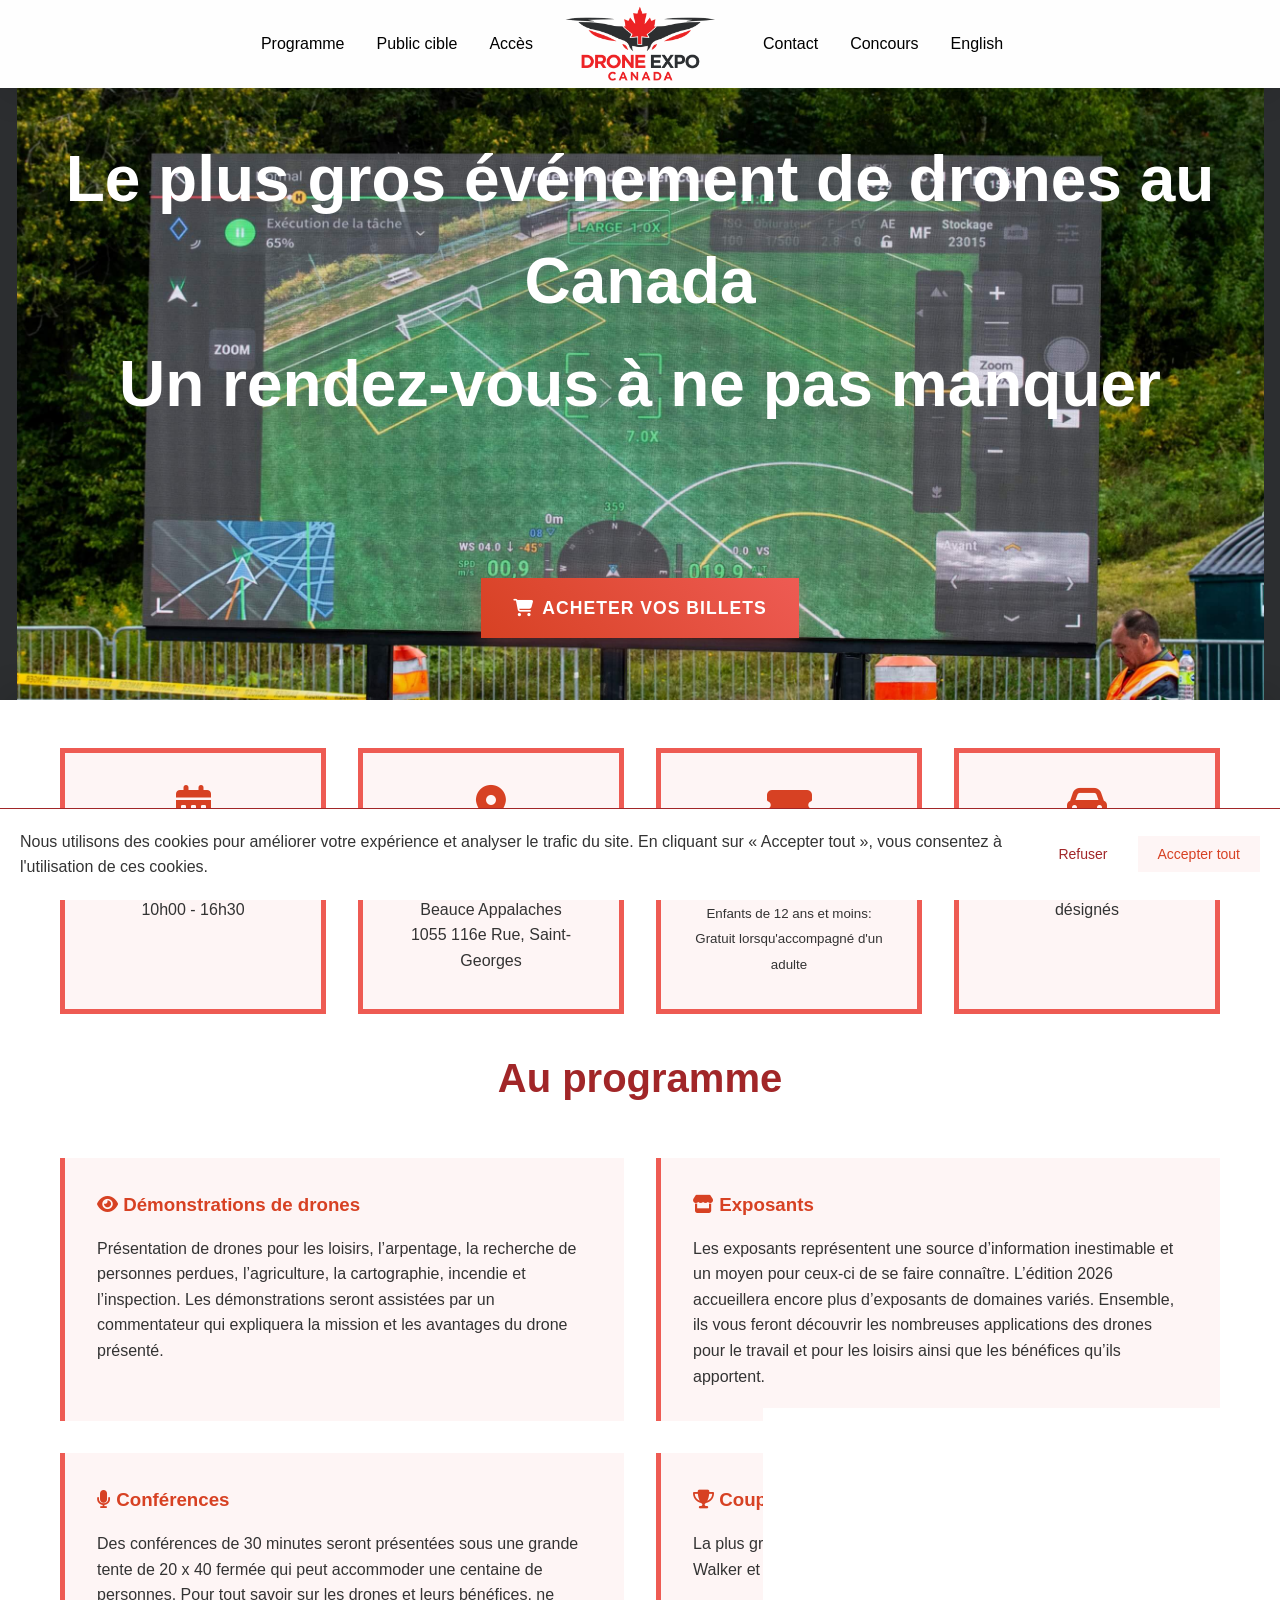
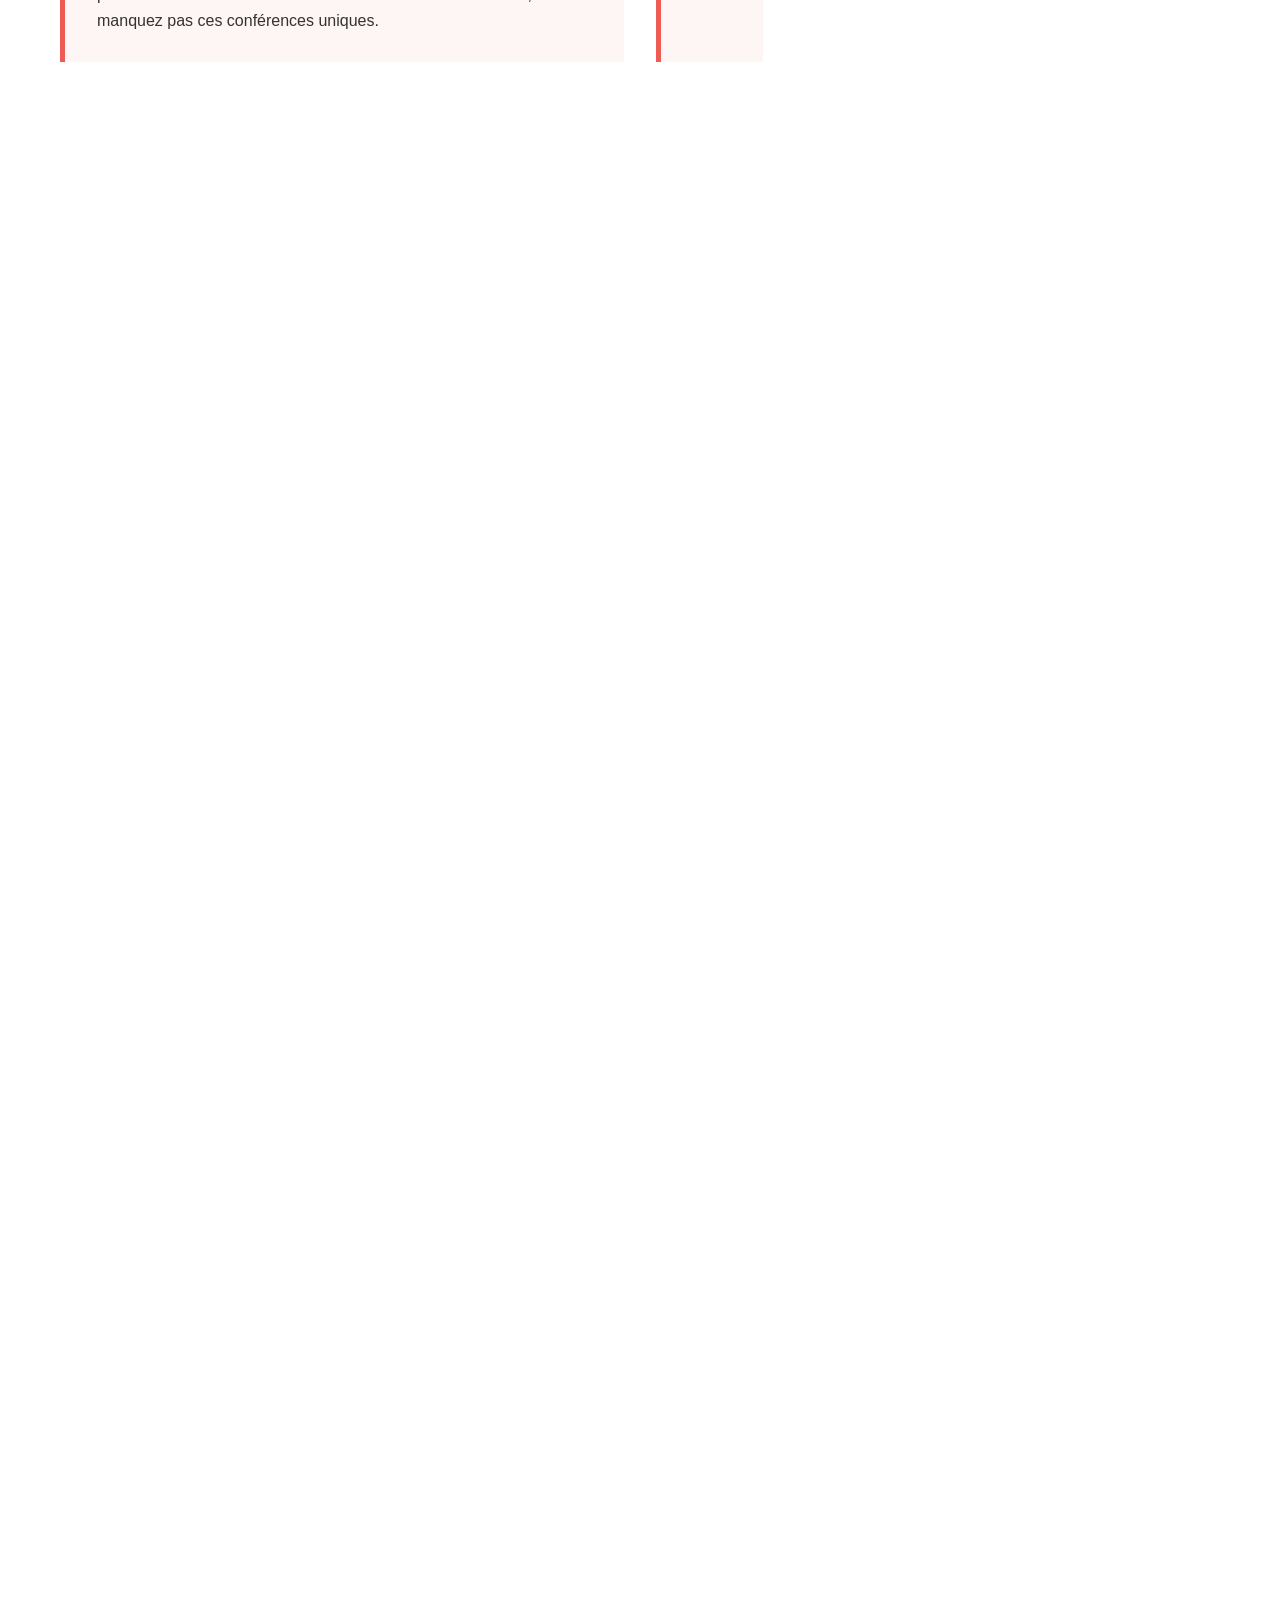
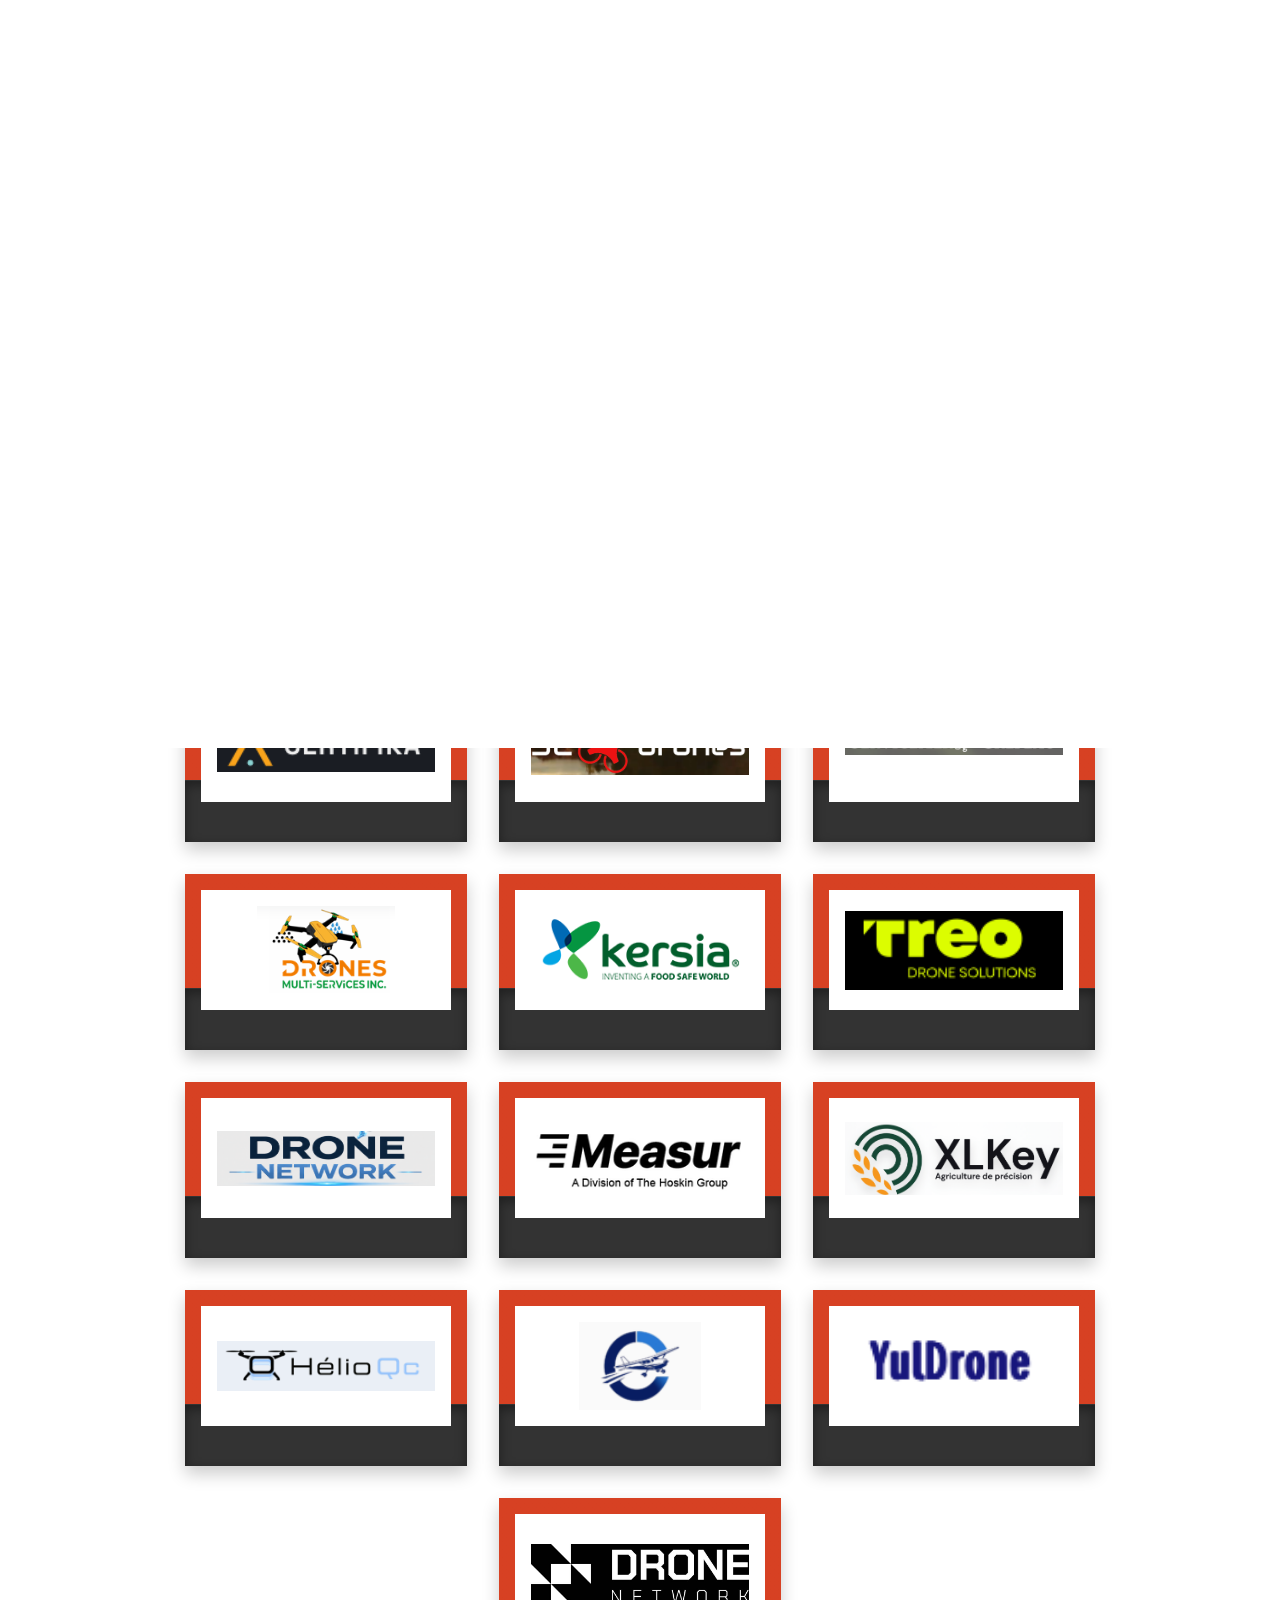
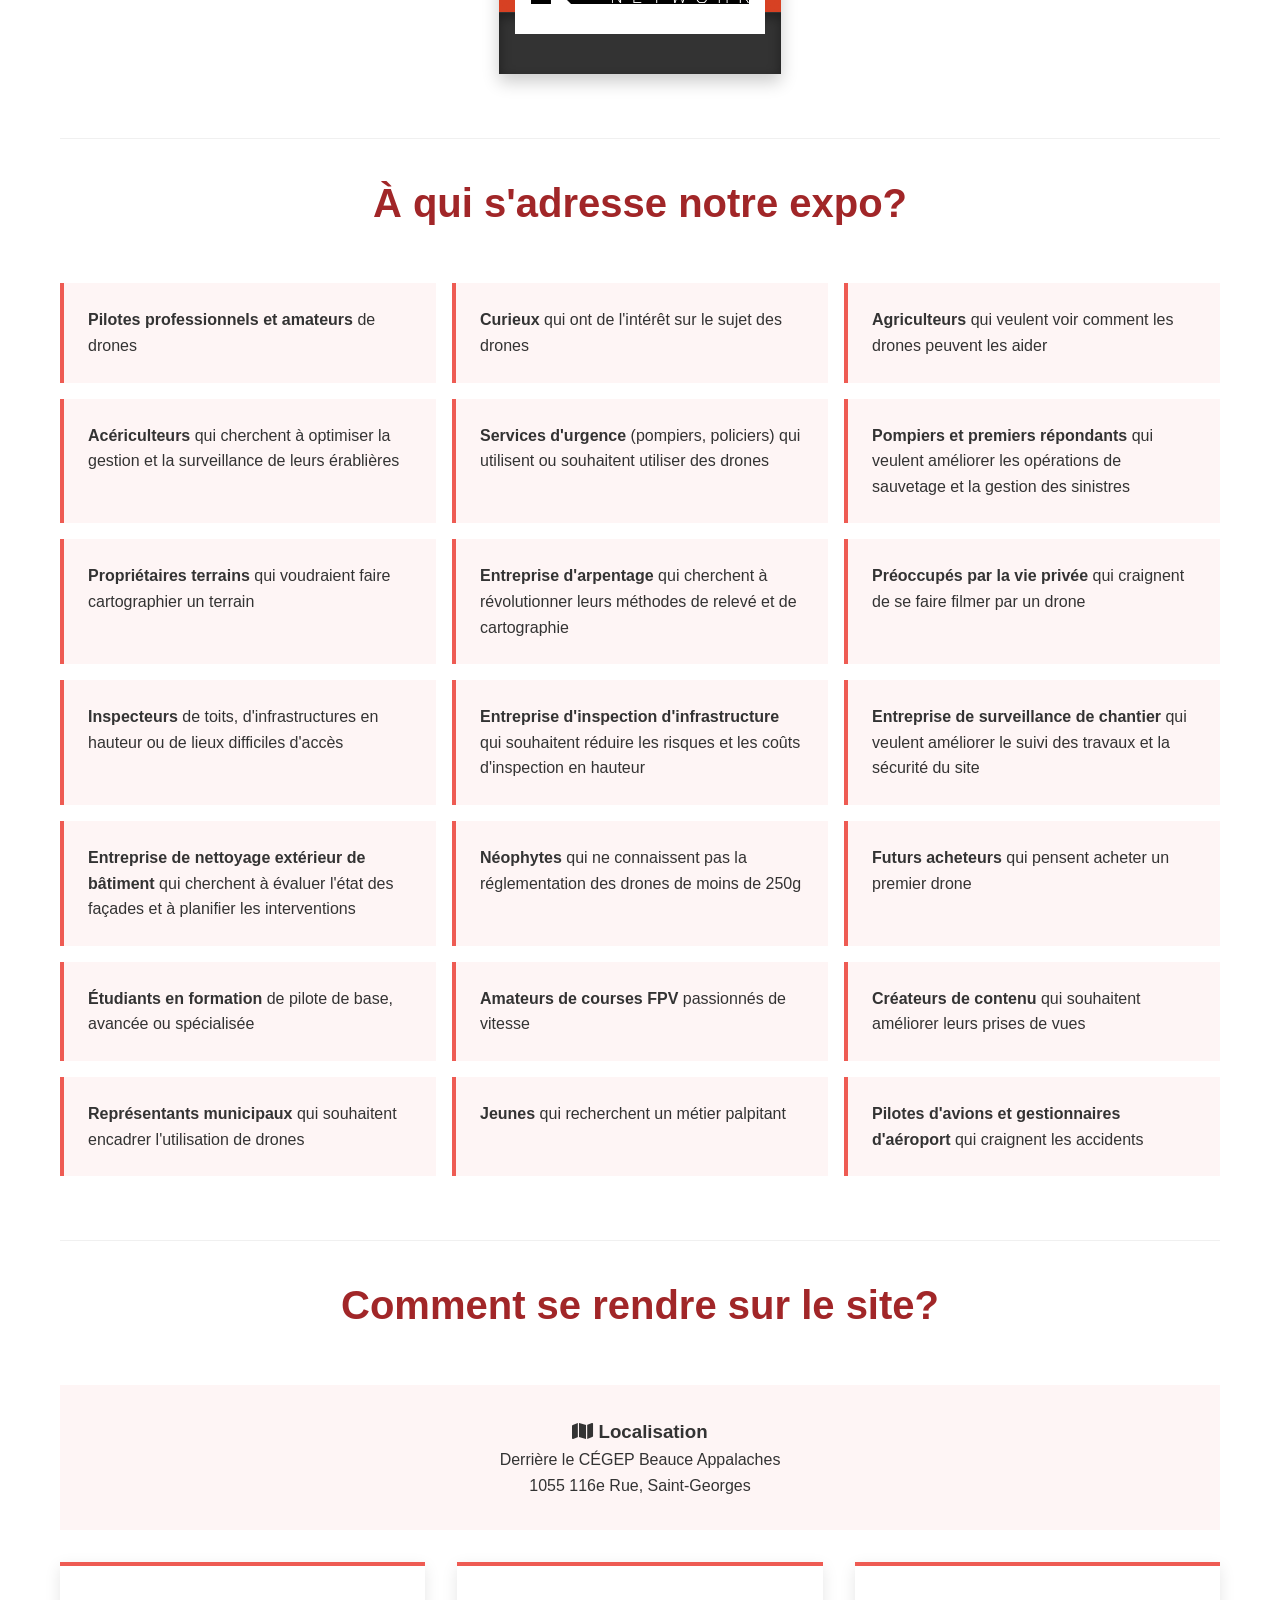
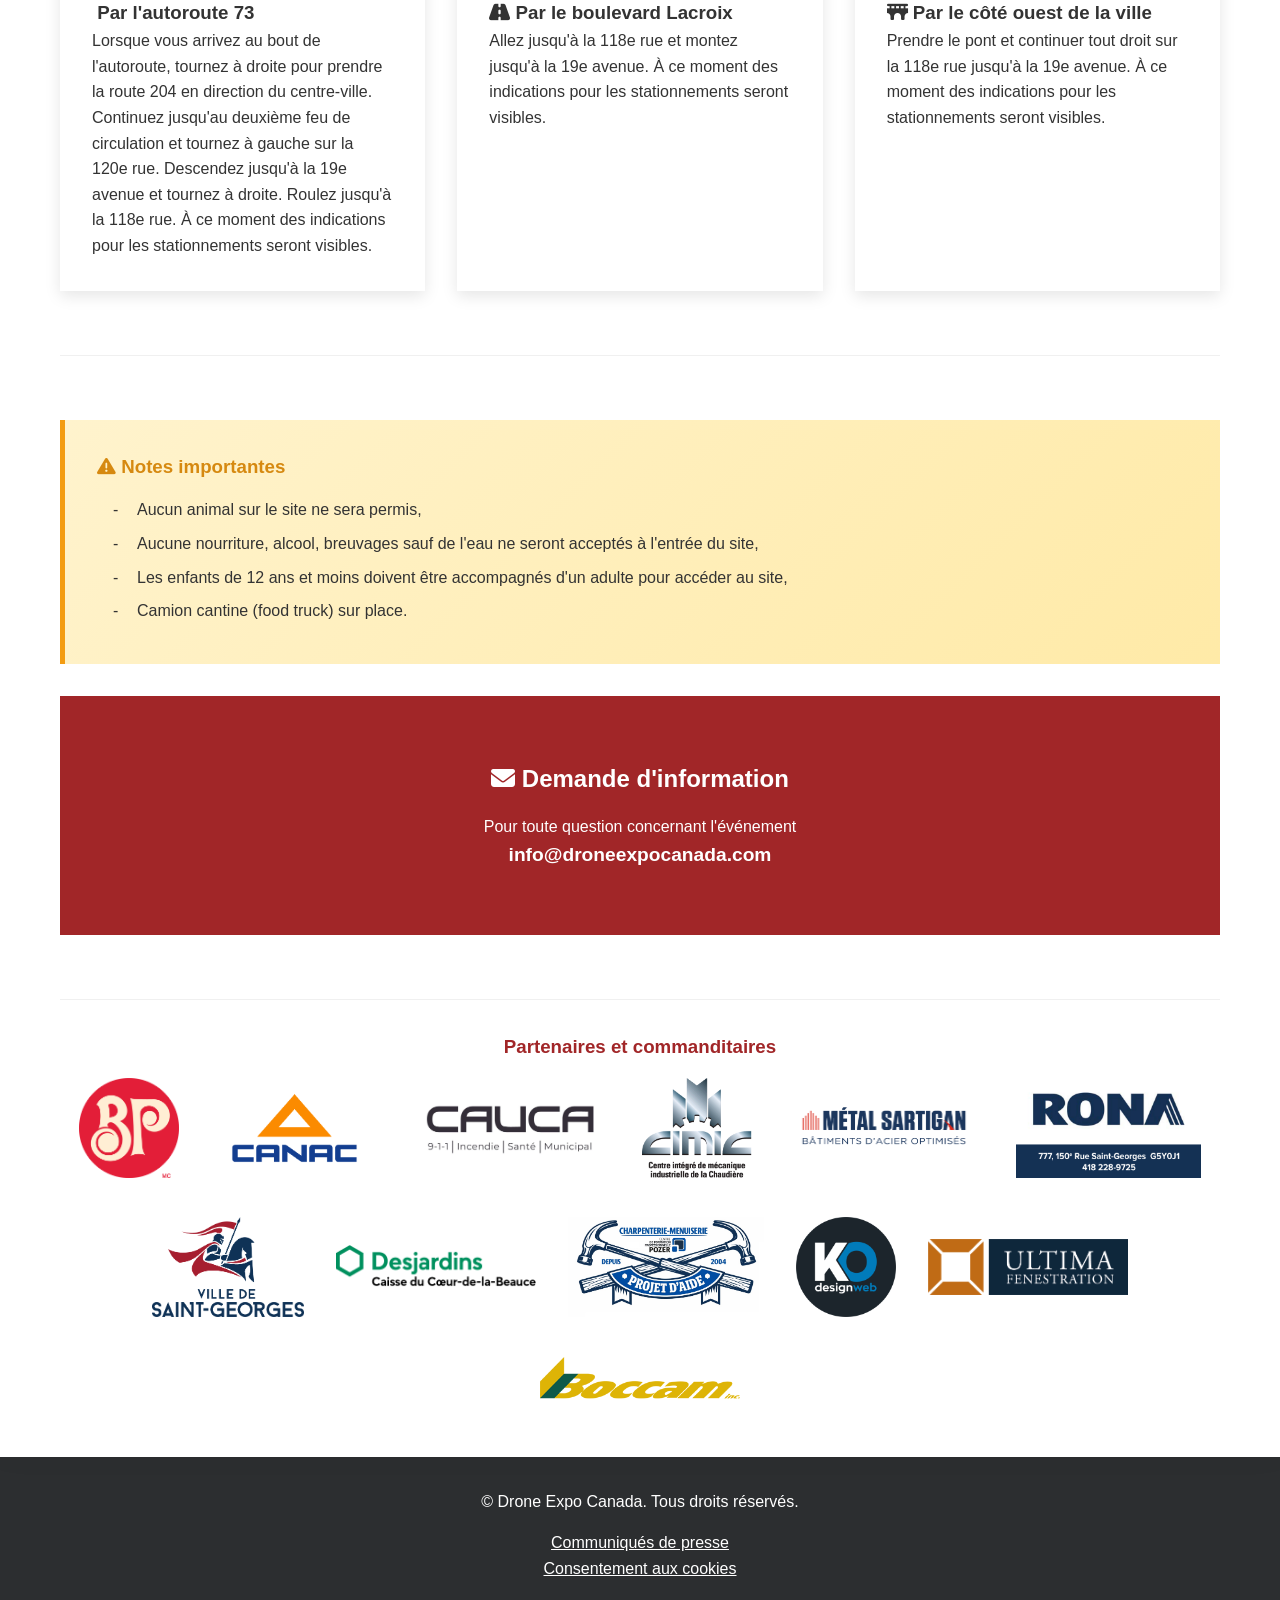
==== index.html @ 9ce10ade "- Added contest, new exhibitor and new drones" ====
<!DOCTYPE html>
<html lang="fr">
  <head>
    <meta charset="UTF-8">
    <meta name="viewport" content="width=device-width, initial-scale=1.0">
    <meta name="og:image" content="/assets/dec_red_background.png">
    <title>Drone Expo Canada</title>
    <link href="https://cdnjs.cloudflare.com/ajax/libs/font-awesome/6.4.0/css/all.min.css" rel="stylesheet">
    <link href="/main.css?v=20260529_1" rel="stylesheet">
  </head>
  <body>
    <header>
      <div class="container">
        <div class="header-content">
          <nav>
            <ul class="nav-links">
              <li>
                <a href="#programme"><span lang="en">Program</span><span lang="fr">Programme</span></a>
                <a href="#public"><span lang="en">Target Audience</span><span lang="fr">Public cible</span></a>
                <a href="#acces"><span lang="en">Access</span><span lang="fr">Accès</span></a>
              </li>
              <li>
                <a class="logo" href="."></a>
              </li>
              <li>
                <a href="#contact">Contact</a>
                <a href="/concours-dji-neo.html"><span lang="en">Contest</span><span lang="fr">Concours</span></a>
                <a class="locale-switcher" lang="fr" href="/en">English</a>
                <a class="locale-switcher" lang="en" href="/">Français</a>
              </li>
            </ul>
          </nav>
        </div>
      </div>
    </header>

    <section class="hero">
      <video id="hero-video" class="hero-video visible" playsinline muted autoplay>
        <source src="/assets/header_video.mp4" type="video/mp4">
      </video>

      <div class="container">
        <div class="hero-content">
          <!--
          <p class="hero-subtitle"
             style="background-color: rgba(0,0,0,0.7); border-radius: 10px; margin-top: 5rem; margin-bottom: 5rem">
            L'événement a lieu malgré la pluie. On vous attend en grand nombre!
            <br>
            <span style="font-size: 0.75em">(mis à jour le 30 août)</span>
          </p>
          -->
          <p lang="fr" class="hero-subtitle">
            Le plus gros événement de drones au Canada
            <br>
            Un rendez-vous à ne pas manquer
          </p>
          <p lang="en" class="hero-subtitle">
            The Largest Drone Event in Canada
            <br>
            A Must-Attend Gathering
          </p>

          <div class="cta-buttons">
            <a href="https://app.hi.events/event/3455/drone-expo-canada-2026" class="btn btn-primary">
              <i class="fas fa-shopping-cart"></i>
              <span lang="fr">Acheter vos billets</span>
              <span lang="en">Buy your tickets</span>
            </a>
            <!--
            <a href="/Stationnements%20PDF.pdf" target="_blank" class="btn btn-secondary">
              <i class="fas fa-map"></i>
              Stationnements (PDF)
            </a>
            -->
            <!--
            <a href="/Horaire%20de%20la%20journée%20Festival%20Drone%20Fan%20Québec.pdf" target="_blank"
               class="btn btn-secondary">
              <i class="fas fa-clock"></i>
              <span lang="fr">Horaire (PDF)</span>
              <span lang="en">Schedule (PDF)</span>
            </a>
            -->
          </div>

        </div>
      </div>
    </section>

    <div class="main-content">
      <div class="container">
        <div class="event-details">
          <div class="detail-card">
            <i class="fas fa-calendar-alt"></i>
            <h3>Date</h3>
            <p lang="fr">29 août 2026<br>10h00 - 16h30</p>
            <p lang="en">August 29, 2026<br>10:00 AM - 4:30 PM</p>
          </div>
          <div class="detail-card">
            <i class="fas fa-map-marker-alt"></i>
            <h3 lang="fr">Lieu</h3>
            <h3 lang="en">Location</h3>
            <p lang="fr">Derrière le CÉGEP Beauce Appalaches<br>1055 116e Rue, Saint-Georges</p>
            <p lang="en">Behind the CÉGEP Beauce Appalaches<br>1055 116th street, Saint-Georges</p>
          </div>
          <div class="detail-card">
            <i class="fas fa-ticket-alt"></i>
            <h3 lang="fr">Billets</h3>
            <h3 lang="en">Tickets</h3>
            <p>20.00$<sup>+tx</sup><br>
              <small lang="fr">Enfants de 12 ans et moins: Gratuit lorsqu'accompagné d'un adulte</small>
              <small lang="en">Children 12 years old and younger: Free when accompanied by an adult</small>
            </p>
          </div>
          <div class="detail-card">
            <i class="fas fa-car"></i>
            <h3 lang="fr">Stationnements</h3>
            <h3 lang="en">Parkings</h3>
            <p lang="fr">Gratuit dans les endroits désignés</p>
            <p lang="en">Free in designated areas</p>
          </div>
        </div>

      </div>

      <div class="container">
        <section id="programme" class="section">
          <h2 lang="fr" class="section-title">Au programme</h2>
          <h2 lang="en" class="section-title">Program</h2>

          <div class="program-grid">
            <div class="program-card">
              <h3><i class="fas fa-eye"></i> <span lang="fr">Démonstrations de drones</span><span
                lang="en">Drone demonstrations</span></h3>
              <p
                lang="fr">Présentation de drones pour les loisirs, l’arpentage, la recherche de personnes perdues, l’agriculture, la cartographie, incendie et l’inspection. Les démonstrations seront assistées par un commentateur qui expliquera la mission et les avantages du drone présenté.</p>
              <p
                lang="en">Drone presentations for leisure, surveying, search and rescue, agriculture, mapping, firefighting, and inspection. Demonstrations will be assisted by a commentator who will explain the mission and benefits of each drone presented.</p>
            </div>

            <div class="program-card">
              <h3><i class="fas fa-store"></i> <span lang="fr">Exposants</span><span lang="en">Exhibitors</span></h3>
              <p
                lang="fr">Les exposants représentent une source d’information inestimable et un moyen pour ceux-ci de se faire connaître. L’édition 2026 accueillera encore plus d’exposants de domaines variés. Ensemble, ils vous feront découvrir les nombreuses applications des drones pour le travail et pour les loisirs ainsi que les bénéfices qu’ils apportent.</p>
              <p
                lang="en">Exhibitors are an invaluable source of information and a way for them to make themselves known. The 2026 edition will welcome even more exhibitors from various fields. Together, they will introduce you to the many applications of drones for work and leisure as well as the benefits they provide.</p>
            </div>

            <div class="program-card">
              <h3><i class="fas fa-microphone"></i> <span lang="fr">Conférences</span><span lang="en">Conferences</span>
              </h3>
              <p
                lang="fr">Des conférences de 30 minutes seront présentées sous une grande tente de 20 x 40 fermée qui peut accommoder une centaine de personnes. Pour tout savoir sur les drones et leurs bénéfices, ne manquez pas ces conférences uniques.</p>
              <p
                lang="en">30-minute conferences will be presented under a large closed tent measuring 20 x 40 that can accommodate around one hundred people. To learn all about drones and their benefits, don't miss these unique conferences.</p>
            </div>

            <div class="program-card">
              <h3><i class="fas fa-trophy"></i> <span lang="fr">Coupe du monde Canada 2026</span><span
                lang="en">World Cup Canada 2026</span></h3>
              <p lang="fr">La plus grande course de drones au pays. Organisée par Ryan Walker et Team Canada FPV.</p>
              <p lang="en">The biggest drone race in the country. Organized by Ryan Walker and Team Canada FPV.</p>
            </div>
          </div>

          <div style="margin-top: 3rem;">
            <h3 lang="fr" class="subsection-title">Modèles de drones en démonstration</h3>
            <h3 lang="en" class="subsection-title">Drone Models on Display</h3>
            <div class="drone-models">
              <div class="drone-model">
                DJI Mini Pro 5
                <div class="drone-model-img" style="background-image: url('/assets/DJI Mini Pro 5.png')"></div>
              </div>
              <div class="drone-model">
                DJI Matrice 4 T
                <div class="drone-model-img" style="background-image: url('/assets/DJI Matrice 4 T.webp')"></div>
              </div>
              <div class="drone-model">
                DJI Agras T100
                <div class="drone-model-img" style="background-image: url('/assets/DJI Agras T100.webp')"></div>
              </div>
              <div class="drone-model">
                <span lang="fr">Drone Nettoyeur</span>
                <span lang="en">Washer Drone</span>
                <div class="drone-model-img" style="background-image: url('/assets/drone_nettoyeur.png')"></div>
              </div>
              <div class="drone-model">
                <span lang="fr">Matrice 30T</span>
                <span lang="en">Matrice 30T</span>
                <div class="drone-model-img" style="background-image: url('/assets/matrice_30t.png')"></div>
              </div>
              <div class="drone-model">
                <span lang="fr">Scout137 Gen3</span>
                <span lang="en">Scout137 Gen3</span>
                <div class="drone-model-img" style="background-image: url('/assets/scout137_gen3.jpg')"></div>
              </div>
              <div class="drone-model">
                <span lang="fr">Autres modèles à venir</span>
                <span lang="en">Other models to come</span>
                <div class="drone-model-img"
                     style="background-image: url('/assets/no drone.png')"></div>
              </div>
            </div>
          </div>


          <div style="margin-top: 3rem;">
            <h3 lang="fr" class="subsection-title">Conférences au programme</h3>
            <h3 lang="en" class="subsection-title">Conferences on the Agenda</h3>
            <div class="conferences">
              <!--
              <div class="conference" style="text-align: center">
                <h4>À venir</h4>
              </div>
              -->
              <div class="conference">
                <div>
                  <h4 lang="fr">1. Règlementation et mesures de sécurité</h4>
                  <h4 lang="en">1. Regulation and Safety Measures (French)</h4>
                  <ul lang="fr" class="conference-points">
                    <li>Nouveau cadre règlementaire de Transport Canada en 2026</li>
                    <li>Calcul du VLOS</li>
                    <li>Équipements souhaitables</li>
                  </ul>
                  <ul lang="en" class="conference-points">
                    <li>New regulatory framework from Transport Canada in 2026</li>
                    <li>Calculation of VLOS</li>
                    <li>Desirable equipment</li>
                  </ul>
                  <p lang="fr" class="conference-presenter">Par Jean Lamoureux et la DPAC</p>
                  <p lang="en" class="conference-presenter">By Jean Lamoureux and the DPAC</p>
                </div>
                <div class="conference-presenter-picture">
                  <img src="/assets/conference/jean_lamoureux.jpg" alt="Jean Lamoureux">
                </div>
              </div>
              <div class="conference">
                <div>
                  <h4 lang="fr">2. Assurances - Comment prévenir l'inévitable</h4>
                  <h4 lang="en">2. Insurance - How to Prevent the Inevitable (French)</h4>
                </div>
                <i class="far fa-dollar"></i>
              </div>
              <div class="conference">
                <div>
                  <h4 lang="fr">3. Utilisation de drones pour l’inspection</h4>
                  <h4 lang="en">3. Use of Drones for Inspection (French)</h4>
                </div>
                <i style="transform: none" class="fas fa-magnifying-glass"></i>
              </div>
              <div class="conference">
                <div>
                  <h4 lang="fr">4. Les avantages des drones en agriculture et en acériculture</h4>
                  <h4 lang="en">4. The Advantages of Drones in Agriculture and Maple Syrup Production (French)</h4>
                  <p lang="fr" class="conference-presenter">Par XLKey</p>
                  <p lang="en" class="conference-presenter">By XLKey</p>
                </div>
                <div class="conference-presenter-picture">
                  <img src="/assets/conference/Victor_XLKey.jpeg" alt="Victor">
                </div>
              </div>
              <div class="conference">
                <div>
                  <h4 lang="fr">5. Les erreurs communes des pilotes de drones</h4>
                  <h4 lang="en">5. Common Mistakes Made by Drone Pilots (French)</h4>
                  <p lang="fr" class="conference-presenter">Par Drones Outaouais</p>
                  <p lang="en" class="conference-presenter">By Drones Outaouais</p>
                </div>
                <div class="conference-presenter-picture">
                  <img src="/assets/conference/jean_lamoureux.jpg" alt="Jean Lamoureux">
                </div>
              </div>
              <div class="conference">
                <div>
                  <h4
                    lang="fr">6. Bénéfices des drones pour combattre les incendies et pour la recherche et le sauvetage</h4>
                  <h4 lang="en">6. Benefits of Drones for Fighting Fires and for Search and Rescue (French)</h4>
                  <p lang="fr" class="conference-presenter">Par Frédéric Morin</p>
                  <p lang="en" class="conference-presenter">By Frédéric Morin</p>
                </div>
                <div class="conference-presenter-picture">
                  <img src="/assets/conference/frederic_morin.jpg" alt="Frédéric Morin">
                </div>
              </div>
              <!--
              <div class="conference">
                <h4 lang="fr">7. Les drones terrestres et leur utilisation pour le travail</h4>
                <h4 lang="en">7. Ground Drones and Their Use for Work (French)</h4>
                <p lang="fr" class="conference-presenter">Par Inspecvision et Tesselate Robotics</p>
                <p lang="en" class="conference-presenter">By Inspecvision and Tesselate Robotics</p>
                <i class="fas fa-toolbox"></i>
              </div>
              -->
              <!--
              <div class="conference">
                <h4 lang="fr">8. Utilisation des drones par les forces armées canadiennes</h4>
                <h4 lang="en">8. Use of Drones by the Canadian Armed Forces (French)</h4>
                <i class="fas fa-jet-fighter"></i>
              </div>
              -->
            </div>

            <!--
            <div class="conference-animator">
              <div class="animator-img"></div>
              <div class="animator-name">
                <div>Animateur de la journée</div>
                <div>Monsieur Hugues Drouin</div>
              </div>
            </div>
            -->
          </div>

          <div style="margin-top: 3rem;">
            <h3 lang="fr" class="subsection-title">Exposants</h3>
            <h3 lang="en" class="subsection-title">Exhibitors</h3>
            <div class="exhibitors">
              <div class="exhibitor">
                <img src="/assets/exhibitors/Aquadrone.png" alt="Aquadrone">
              </div>

              <div class="exhibitor">
                <img src="/assets/exhibitors/JB Drone.jpg" alt="JB Drone">
              </div>

              <div class="exhibitor">
                <img src="/assets/exhibitors/Rural RTK.png" alt="Rural RTK">
              </div>

              <div class="exhibitor">
                <img src="/assets/exhibitors/Certifika.png" alt="Certifika">
              </div>

              <div class="exhibitor">
                <img src="/assets/exhibitors/JC Drones.png" alt="JC Drones">
              </div>

              <div class="exhibitor">
                <img src="/assets/exhibitors/Service aero crepeau.png" alt="Service aero crepeau">
              </div>

              <div class="exhibitor">
                <img src="/assets/exhibitors/DRone multi services.png" alt="DRone multi services">
              </div>

              <div class="exhibitor">
                <img src="/assets/exhibitors/Kersia Group.png" alt="Kersia Group">
              </div>

              <div class="exhibitor">
                <img src="/assets/exhibitors/Treo.png" alt="Treo">
              </div>

              <div class="exhibitor">
                <img src="/assets/exhibitors/Drone network.png" alt="Drone network">
              </div>

              <div class="exhibitor">
                <img src="/assets/exhibitors/Measur.png" alt="Measur">
              </div>

              <div class="exhibitor">
                <img src="/assets/exhibitors/XLKey.png" alt="XLKey">
              </div>

              <div class="exhibitor">
                <img src="/assets/exhibitors/Helio QC.png" alt="Helio QC">
              </div>

              <div class="exhibitor">
                <img src="/assets/exhibitors/OC Aviation.png" alt="OC Aviation">
              </div>

              <div class="exhibitor">
                <img src="/assets/exhibitors/Yul drone.png" alt="Yul drone">
              </div>

              <div class="exhibitor">
                <img src="/assets/exhibitors/dronenetwork.jfif" alt="Drone Network">
              </div>
            </div>
          </div>

          <!--
          <div style="margin-top: 3rem;">
            <div class="peek-items">
              <div class="peek-item">
                <h3 class="subsection-title">Notre festival</h3>
                <div class="video-container">
                  <iframe class="video-iframe"
                          src="https://www.youtube-nocookie.com/embed/rpnWPI9SK_M?si=GjltU2GdcyCDZj83"
                          title="YouTube video player" frameborder="0"
                          allow="accelerometer; autoplay; clipboard-write; encrypted-media; gyroscope; picture-in-picture; web-share"
                          referrerpolicy="strict-origin-when-cross-origin" allowfullscreen></iframe>
                </div>
              </div>

              <div class="peek-item">
                <h3 class="subsection-title" id="fpv-race">Exemple de course FPV</h3>
                <div class="video-container">
                  <iframe class="video-iframe"
                          src="https://www.youtube-nocookie.com/embed/WiyzA_hJANQ?si=qa27IxmQ39Maluqu"
                          title="YouTube video player" frameborder="0"
                          allow="accelerometer; autoplay; clipboard-write; encrypted-media; gyroscope; picture-in-picture; web-share"
                          referrerpolicy="strict-origin-when-cross-origin" allowfullscreen></iframe>
                </div>
              </div>

              <div class="peek-item">
                <h3 class="subsection-title">Un drone sous-marin</h3>
                <div class="video-container">
                  <iframe class="video-iframe"
                          src="https://www.youtube-nocookie.com/embed/E4jRosj1zVI?si=k-lC-u8cbRKagCvc"
                          title="YouTube video player" frameborder="0"
                          allow="accelerometer; autoplay; clipboard-write; encrypted-media; gyroscope; picture-in-picture; web-share"
                          referrerpolicy="strict-origin-when-cross-origin" allowfullscreen></iframe>
                </div>
              </div>
            </div>
          </div>
          -->
        </section>

        <section id="public" class="section">
          <h2 lang="fr" class="section-title">À qui s'adresse notre expo?</h2>
          <h2 lang="en" class="section-title">Who is our expo for?</h2>

          <div class="audience-list">
            <div lang="fr" class="audience-item">
              <strong>Pilotes professionnels et amateurs</strong> de drones
            </div>
            <div lang="en" class="audience-item">
              <strong>Professional and amateur</strong> drone pilots
            </div>
            <div lang="fr" class="audience-item">
              <strong>Curieux</strong> qui ont de l'intérêt sur le sujet des drones
            </div>
            <div lang="en" class="audience-item">
              <strong>Curious individuals</strong> interested in the subject of drones
            </div>
            <div lang="fr" class="audience-item">
              <strong>Agriculteurs</strong> qui veulent voir comment les drones peuvent les aider
            </div>
            <div lang="en" class="audience-item">
              <strong>Farmers</strong> who want to see how drones can help them
            </div>
            <div lang="fr" class="audience-item">
              <strong>Acériculteurs</strong> qui cherchent à optimiser la gestion et la surveillance de leurs érablières
            </div>
            <div lang="en" class="audience-item">
              <strong>Maple syrup producers</strong> seeking to optimize management and monitoring of their sugarbush operations
            </div>
            <div lang="fr" class="audience-item">
              <strong>Services d'urgence</strong> (pompiers, policiers) qui utilisent ou souhaitent utiliser des drones
            </div>
            <div lang="en" class="audience-item">
              <strong>Emergency services</strong> (firefighters, police) that use or wish to use drones
            </div>
            <div lang="fr" class="audience-item">
              <strong>Pompiers et premiers répondants</strong> qui veulent améliorer les opérations de sauvetage et la gestion des sinistres
            </div>
            <div lang="en" class="audience-item">
              <strong>Firefighters and first responders</strong> aiming to improve rescue operations and disaster management
            </div>
            <div lang="fr" class="audience-item">
              <strong>Propriétaires terrains</strong> qui voudraient faire cartographier un terrain
            </div>
            <div lang="en" class="audience-item">
              <strong>Landowners</strong> who want to have a property mapped
            </div>
            <div lang="fr" class="audience-item">
              <strong>Entreprise d'arpentage</strong> qui cherchent à révolutionner leurs méthodes de relevé et de cartographie
            </div>
            <div lang="en" class="audience-item">
              <strong>Surveying companies</strong> looking to revolutionize their surveying and mapping methods
            </div>
            <div lang="fr" class="audience-item">
              <strong>Préoccupés par la vie privée</strong> qui craignent de se faire filmer par un drone
            </div>
            <div lang="en" class="audience-item">
              <strong>Privacy-conscious individuals</strong> who fear being filmed by a drone
            </div>
            <div lang="fr" class="audience-item">
              <strong>Inspecteurs</strong> de toits, d'infrastructures en hauteur ou de lieux difficiles d'accès
            </div>
            <div lang="en" class="audience-item">
              <strong>Inspectors</strong> of roof, high infrastructure, or hard-to-reach location
            </div>
            <div lang="fr" class="audience-item">
              <strong>Entreprise d'inspection d'infrastructure</strong> qui souhaitent réduire les risques et les coûts d'inspection en hauteur
            </div>
            <div lang="en" class="audience-item">
              <strong>Infrastructure inspection companies</strong> aiming to reduce risks and costs associated with high-altitude inspections
            </div>
            <div lang="fr" class="audience-item">
              <strong>Entreprise de surveillance de chantier</strong> qui veulent améliorer le suivi des travaux et la sécurité du site
            </div>
            <div lang="en" class="audience-item">
              <strong>Construction site monitoring companies</strong> seeking to enhance project oversight and jobsite safety
            </div>
            <div lang="fr" class="audience-item">
              <strong>Entreprise de nettoyage extérieur de bâtiment</strong> qui cherchent à évaluer l'état des façades et à planifier les interventions
            </div>
            <div lang="en" class="audience-item">
              <strong>Building exterior cleaning companies</strong> looking to assess façade conditions and plan interventions efficiently
            </div>
            <div lang="fr" class="audience-item">
              <strong>Néophytes</strong> qui ne connaissent pas la réglementation des drones de moins de 250g
            </div>
            <div lang="en" class="audience-item">
              <strong>Novices</strong> who do not know the regulation for drones under 250g
            </div>
            <div lang="fr" class="audience-item">
              <strong>Futurs acheteurs</strong> qui pensent acheter un premier drone
            </div>
            <div lang="en" class="audience-item">
              <strong>Future buyers</strong> considering purchasing their first drone
            </div>
            <div lang="fr" class="audience-item">
              <strong>Étudiants en formation</strong> de pilote de base, avancée ou spécialisée
            </div>
            <div lang="en" class="audience-item">
              <strong>Students</strong> in basic, advanced, or specialized pilot training
            </div>
            <div lang="fr" class="audience-item">
              <strong>Amateurs de courses FPV</strong> passionnés de vitesse
            </div>
            <div lang="en" class="audience-item">
              <strong>FPV racing enthusiasts</strong> passionate about speed
            </div>
            <div lang="fr" class="audience-item">
              <strong>Créateurs de contenu</strong> qui souhaitent améliorer leurs prises de vues
            </div>
            <div lang="en" class="audience-item">
              <strong>Content creators</strong> who want to improve their footage
            </div>
            <div lang="fr" class="audience-item">
              <strong>Représentants municipaux</strong> qui souhaitent encadrer l'utilisation de drones
            </div>
            <div lang="en" class="audience-item">
              <strong>Municipal representatives</strong> who want to regulate drone use
            </div>
            <div lang="fr" class="audience-item">
              <strong>Jeunes</strong> qui recherchent un métier palpitant
            </div>
            <div lang="en" class="audience-item">
              <strong>Young people</strong> looking for an exciting career
            </div>
            <div lang="fr" class="audience-item">
              <strong>Pilotes d'avions et gestionnaires d'aéroport</strong> qui craignent les accidents
            </div>
            <div lang="en" class="audience-item">
              <strong>Airplane pilots and airport managers</strong> concerned about accidents
            </div>
          </div>
        </section>

        <section id="acces" class="section">
          <h2 lang="fr" class="section-title">Comment se rendre sur le site?</h2>
          <h2 lang="en" class="section-title">How to get to the site?</h2>

          <div class="map-container">
            <h3 lang="fr"><i class="fas fa-map"></i> Localisation</h3>
            <h3 lang="en"><i class="fas fa-map"></i> Location</h3>
            <p lang="fr">Derrière le CÉGEP Beauce Appalaches<br>1055 116e Rue, Saint-Georges</p>
            <p lang="en">Behind CÉGEP Beauce Appalaches<br>1055 116th Street, Saint-Georges</p>
          </div>

          <div class="directions">
            <div class="direction-card">
              <h3 lang="fr"><i class="fas fa-highway"></i> Par l'autoroute 73</h3>
              <h3 lang="en"><i class="fas fa-highway"></i> Via Highway 73</h3>
              <p
                lang="fr">Lorsque vous arrivez au bout de l'autoroute, tournez à droite pour prendre la route 204 en direction du centre-ville. Continuez jusqu'au deuxième feu de circulation et tournez à gauche sur la 120e rue. Descendez jusqu'à la 19e avenue et tournez à droite. Roulez jusqu'à la 118e rue. À ce moment des indications pour les stationnements seront visibles.</p>
              <p
                lang="en">When you reach the end of the highway, turn right to take Route 204 towards the city center. Continue until the second traffic light and turn left onto 120th Street. Go down to 19th Avenue and turn right. Drive to 118th Street. At this point, signs for parking will be visible.</p>
            </div>

            <div class="direction-card">
              <h3 lang="fr"><i class="fas fa-road"></i> Par le boulevard Lacroix</h3>
              <h3 lang="en"><i class="fas fa-road"></i> Via Lacroix Boulevard</h3>
              <p
                lang="fr">Allez jusqu'à la 118e rue et montez jusqu'à la 19e avenue. À ce moment des indications pour les stationnements seront visibles.</p>
              <p
                lang="en">Go to 118th Street and head up to 19th Avenue. At this point, signs for parking will be visible.</p>
            </div>

            <div class="direction-card">
              <h3 lang="fr"><i class="fas fa-bridge"></i> Par le côté ouest de la ville</h3>
              <h3 lang="en"><i class="fas fa-bridge"></i> From the west side of the city</h3>
              <p
                lang="fr">Prendre le pont et continuer tout droit sur la 118e rue jusqu'à la 19e avenue. À ce moment des indications pour les stationnements seront visibles.</p>
              <p
                lang="en">Take the bridge and continue straight on 118th Street to 19th Avenue. At this point, signs for parking will be visible.</p>
            </div>

          </div>
        </section>

        <section id="contact" class="section">
          <div class="notes-section">
            <h3 lang="fr"><i class="fas fa-exclamation-triangle"></i> Notes importantes</h3>
            <h3 lang="en"><i class="fas fa-exclamation-triangle"></i> Important Notes</h3>
            <ul lang="fr" class="notes-list">
              <li>Aucun animal sur le site ne sera permis,</li>
              <li>Aucune nourriture, alcool, breuvages sauf de l'eau ne seront acceptés à l'entrée du site,</li>
              <li>Les enfants de 12 ans et moins doivent être accompagnés d'un adulte pour accéder au site,</li>
              <li>Camion cantine (food truck) sur place.</li>
            </ul>
            <ul lang="en" class="notes-list">
              <li>No animals will be allowed on the site,</li>
              <li>No food, alcohol, or beverages except water will be accepted at the site entrance,</li>
              <li>Children 12 and under must be accompanied by an adult to access the site,</li>
              <li>Food truck on site.</li>
            </ul>
          </div>
          <div class="contact-section">
            <h2 lang="fr"><i class="fas fa-envelope"></i> Demande d'information</h2>
            <h2 lang="en"><i class="fas fa-envelope"></i> Information Request</h2>
            <p lang="fr">Pour toute question concernant l'événement</p>
            <p lang="en">For any questions regarding the event</p>
            <a href="mailto:info@droneexpocanada.com">info@droneexpocanada.com</a>
          </div>
        </section>

        <section class="section" style="text-align: center; padding: 2rem 0;">
          <h3 lang="fr" style="color: var(--dfq-red); margin-bottom: 1rem;">Partenaires et commanditaires</h3>
          <h3 lang="en" style="color: var(--dfq-red); margin-bottom: 1rem;">Partners and sponsors</h3>

          <ul class="sponsor-grid">
            <!--
            <li class="sponsor"
                style="padding: 40px 70px; background-color: var(--dfq-red-l4); border-radius: 0.5rem; color: var(--dfq-red-l1)">
              À venir
            </li>
            -->
            <li class="sponsor">
              <img src="/assets/sponsor/boston_pizza.png" alt="Boston Pizza">
            </li>
            <li class="sponsor">
              <img src="/assets/sponsor/canac.png" alt="CANAC">
            </li>
            <li class="sponsor">
              <img src="/assets/sponsor/cauca.jpg" alt="CAUCA">
            </li>
            <li class="sponsor">
              <img src="/assets/sponsor/cimic.bmp" alt="CIMIC">
            </li>
            <li class="sponsor">
              <img src="/assets/sponsor/metal_sartigan.png" alt="Métal Sartigan">
            </li>
            <li class="sponsor">
              <img src="/assets/sponsor/rona.png" alt="RONA">
            </li>
            <li class="sponsor">
              <img src="/assets/sponsor/ville_saint_georges.png" alt="Ville de Saint-Georges">
            </li>
            <li class="sponsor">
              <img src="/assets/sponsor/desjardins.png" alt="Desjardins">
            </li>
            <li class="sponsor">
              <img src="/assets/sponsor/pozer_projet_aide.jpg" alt="Pozer">
            </li>
            <li class="sponsor">
              <img src="/assets/sponsor/ko.jpg" alt="KO">
            </li>
            <li class="sponsor">
              <img src="/assets/sponsor/ultima.png" alt="ULTIMA">
            </li>
            <li class="sponsor">
              <img src="/assets/sponsor/boccam.png" alt="Boccam">
            </li>
          </ul>
        </section>
      </div>
    </div>

    <footer>
      <div class="container">
        <p lang="fr">&copy; Drone Expo Canada. Tous droits réservés.</p>
        <p lang="en">&copy; Drone Expo Canada. All rights reserved.</p>

        <nav>
          <a lang="fr" href="/press.html">Communiqués de presse</a>
          <a href="#" id="cookie-btn"><span lang="fr">Consentement aux cookies</span><span
            lang="en">Cookie Consent</span></a>
        </nav>
      </div>
    </footer>

    <script>
        const heroVideo = document.getElementById("hero-video");

        heroVideo.addEventListener("ended", function() {
            heroVideo.classList.add("hidden");
        });

        // Fallback for autoplay issues
        heroVideo.addEventListener("play", function() {
            heroVideo.classList.remove("hidden");
        });

        // Smooth scrolling for navigation links
        document.querySelectorAll("a[href^=\"#\"]").forEach(anchor => {
            anchor.addEventListener("click", function(e) {
                e.preventDefault();
                try {
                    const target = document.querySelector(this.getAttribute("href"));
                    if(target) {
                        target.scrollIntoView({
                            behavior: "smooth",
                            block: "start",
                        });
                    }
                } catch(e) {
                    // It doesn't matter
                }
            });
        });

        // Animate cards on scroll
        const observerOptions = {
            threshold: 0.1,
            rootMargin: "0px 0px -50px 0px",
        };

        const observer = new IntersectionObserver(function(entries) {
            entries.forEach(entry => {
                if(entry.isIntersecting) {
                    entry.target.style.opacity = "1";
                    entry.target.style.transform = "translateY(0)";
                }
            });
        }, observerOptions);

        document.querySelectorAll(".program-card, .detail-card, .audience-item").forEach(card => {
            card.style.opacity = "0";
            card.style.transform = "translateY(30px)";
            card.style.transition = "opacity 0.6s ease, transform 0.6s ease";
            observer.observe(card);
        });
    </script>

    <cookie-consent ga-id="G-ELBE2LBZTX" pixel-id="1461013865706791"></cookie-consent>
    <script src="/cookies.js?v=20260518_1"></script>
    <script>
        document.getElementById("cookie-btn").addEventListener("click", function() {
            document.querySelector("cookie-consent").reopen();
        });
    </script>
  </body>
</html>
---- main.css ----
html[lang]:not([lang="en"]) *[lang="en"] {
    display: none !important;
}

html[lang]:not([lang="fr"]) *[lang="fr"] {
    display: none !important;
}

* {
    margin: 0;
    padding: 0;
    box-sizing: border-box;
    --dec-white: #fefefe;
    --dec-grey: #2c2e30;
    --dfq-red: hsl(359, 62%, 39%);
    --dfq-red-l1: hsl(10, 72%, 49%);
    --dfq-red-l3: hsl(3, 82%, 63%);
    --dfq-red-l3_5: hsl(3, 85%, 78%);
    --dfq-red-l4: hsl(0, 90%, 94%);
    --dfq-red-l5: hsl(0, 90%, 98%);
    --dfq-blue-d5: #2c3e50;
}

body {
    font-family: "Roboto", Tahoma, Geneva, Verdana, sans-serif;
    line-height: 1.6;
    color: #333333;
    min-height: 100vh;
    display: flex;
    flex-direction: column;
}

.container {
    max-width: 1200px;
    margin: 0 auto;
    padding: 0 20px;
}

/* Header */
header {
    background: var(--dec-white);
    backdrop-filter: blur(20px);
    box-shadow: 0 8px 32px rgba(0, 0, 0, 0.1);
    position: fixed;
    top: 0;
    z-index: 1000;
    width: 100%;
}

.header-content {
    display: flex;
    justify-content: space-between;
    align-items: center;
    padding: 0.25rem 0;
    flex-wrap: wrap;
    gap: 0 0.75rem;
}

.logo {
    position: relative;
    width: 150px;
    height: 80px;
    background-image: url("/assets/dec_dark_logo_small.png");
    background-size: 150px 150px;
    background-repeat: no-repeat;
    background-position: center center;
}

nav {
    margin: auto;
}

.nav-links {
    display: grid;
    grid-template-columns: 1fr auto 1fr;
    justify-items: center;
    align-items: center;
    gap: 2rem;
    list-style: none;
}

.nav-links li {
    display: flex;
    align-items: center;
    gap: 2rem;
}

.nav-links li:nth-child(1) {
    text-align: right;
}

.nav-links li:nth-child(2) {

}

.nav-links li:nth-child(3) {
    text-align: left;
}

.nav-links a {
    text-decoration: none;
    color: black;
    font-weight: 500;
    transition: all 0.3s ease;
    position: relative;
}

.nav-links a:hover:not(.logo) {
    color: var(--dfq-red);
    transform: translateY(-2px);
}

@keyframes float {
    0%, 100% {
        transform: translateY(0px) rotate(0deg);
    }
    50% {
        transform: translateY(-20px) rotate(180deg);
    }
}

/* Hero Section */
.hero {
    color: white;
    text-align: center;
    padding: 7rem 0;
    position: relative;
    overflow: hidden;
    background: url("/assets/dec_hero_image.jpg");
    background-repeat: no-repeat;
    background-size: contain;
    background-color: var(--dec-grey);
    background-position: center;
    height: 750px;
}

.hero .container {
    height: 100%;
    max-width: unset;
}

.hero-video {
    position: absolute;
    top: 0;
    left: 0;
    width: 100%;
    height: 100%;
    object-fit: cover;
}

.hero-video {
    transition: opacity 0.3s ease;
    pointer-events: none;
}

.hero-content {
    position: relative;
    z-index: 2;
    display: flex;
    flex-direction: column;
    justify-content: space-between;
    align-items: center;
    height: 100%;
}

.hero-video.visible {
    opacity: 1;
}

.hero-video.hidden {
    opacity: 0;
}

.hero h1 {
    font-size: 3.5rem;
    margin-bottom: 1rem;
    text-shadow: 2px 2px 4px rgba(0, 0, 0, 0.3);
    animation: fadeInUp 1s ease-out;
}

.hero-subtitle {
    padding: 1rem 2rem;
    font-size: 4rem;
    margin-bottom: 2rem;
    opacity: 0.95;
    animation: fadeInUp 1s ease-out 0.2s both;
    color: white;
    font-weight: bold;
}

@keyframes fadeInUp {
    from {
        opacity: 0;
        transform: translateY(30px);
    }
    to {
        opacity: 1;
        transform: translateY(0);
    }
}

.event-details {
    text-align: center;
    display: grid;
    grid-template-columns: repeat(auto-fit, minmax(250px, 1fr));
    gap: 2rem;
    margin-top: 3rem;
}

.detail-card {
    background: var(--dfq-red-l5);
    backdrop-filter: blur(4px);
    padding: 2rem;
    border: 5px solid var(--dfq-red-l3);
}

.detail-card i {
    font-size: 2.5rem;
    margin-bottom: 1rem;
    color: var(--dfq-red-l1);
}

.cta-buttons {
    display: flex;
    gap: 1rem;
    justify-content: center;
    margin-top: 3rem;
    flex-wrap: wrap;
}

.btn {
    padding: 1rem 2rem;
    border: none;
    font-size: 1.1rem;
    font-weight: 600;
    text-decoration: none;
    display: inline-flex;
    align-items: center;
    gap: 0.5rem;
    transition: all 0.3s ease;
    cursor: pointer;
    text-transform: uppercase;
    letter-spacing: 1px;
}

.btn-primary {
    background: linear-gradient(45deg, var(--dfq-red-l1), var(--dfq-red-l3));
    color: white;
    box-shadow: 0 8px 25px rgba(255, 107, 107, 0.3);
}

.btn-primary:hover {
    transform: translateY(-3px);
    box-shadow: 0 15px 35px rgba(255, 107, 107, 0.4);
}

.btn-secondary {
    background: rgba(255, 255, 255, 0.2);
    color: white;
    border: 2px solid rgba(255, 255, 255, 0.3);
}

.btn-secondary:hover {
    background: rgba(255, 255, 255, 0.3);
    transform: translateY(-3px);
}

/* Main Content */
.main-content {
    background: white;
    margin: -50px 0 0 0;
    position: relative;
    z-index: 3;
    box-shadow: 0 -10px 30px rgba(0, 0, 0, 0.1);
    flex-grow: 1;
}

.main-content.no-hero {
    padding-top: 6rem;
}

.section {
    padding: 2rem 0;
    border-bottom: 1px solid #f0f0f0;
}

.section:last-child {
    border-bottom: none;
}

.section-title {
    font-size: 2.5rem;
    text-align: center;
    margin-bottom: 3rem;
    background: var(--dfq-red);
    -webkit-background-clip: text;
    -webkit-text-fill-color: transparent;
    background-clip: text;
}

.subsection-title {
    text-align: center;
    margin-bottom: 2rem;
    color: var(--dfq-red);
}

.program-grid {
    display: grid;
    grid-template-columns: repeat(auto-fit, minmax(500px, 1fr));
    gap: 2rem;
    margin-top: 2rem;
}

.program-card {
    background: var(--dfq-red-l5);
    padding: 2rem;
    border-left: 5px solid var(--dfq-red-l3);
    transition: all 0.3s ease;
    position: relative;
    overflow: hidden;
}

.program-card h3 {
    color: var(--dfq-red-l1);
    margin-bottom: 1rem;
    position: relative;
    z-index: 2;
}

.press-grid {
    display: grid;
    grid-template-columns: repeat(auto-fit, 1fr);
    gap: 2rem;
    margin-top: 2rem;
}

.press-card {
    background: var(--dfq-red-l5);
    padding: 2rem;
    border-left: 5px solid var(--dfq-red-l3);
    transition: all 0.3s ease;
    position: relative;
    overflow: hidden;
}

.press-card h3 {
    color: var(--dfq-red-l1);
    margin-bottom: 1rem;
    position: relative;
    z-index: 2;
}

.press-card a {
    color: var(--dfq-red);
}

.drone-models {
    display: grid;
    grid-template-columns: repeat(auto-fill, minmax(250px, 1fr));
    gap: 1rem;
    margin: 2rem 0;
}

.drone-model {
    background: var(--dfq-red-l3);
    color: white;
    padding: 1rem;
    text-align: center;
    font-weight: 600;
    transition: transform 0.3s ease;
}

.drone-model:hover {
    transform: scale(1.05);
}

.drone-model-img {
    width: 100%;
    aspect-ratio: 1/1;
    background-size: contain;
    background-position: center;
    background-color: white;
    background-repeat: no-repeat;
}


.conferences {
    display: flex;
    flex-direction: column;
    align-items: stretch;
    gap: 1rem;
    margin: 2rem 0;
}

.conference {
    position: relative;
    background: white;
    padding: 1rem 1.5rem;
    border: 1px solid var(--dfq-red-l3);
    border-left: 6px solid var(--dfq-red-l3);
    transition: all 0.3s ease;
    overflow: hidden;
    min-height: 6rem;
    display: flex;
    flex-direction: row;
    justify-content: space-between;
}

.conference h4, .conference ul {
    position: relative;
    z-index: 1;
}

.conference i {
    position: absolute;
    color: var(--dfq-red-l5);
    font-size: 6rem;
    transform: rotate(-30deg);
    top: 2rem;
    right: 2rem;
}

.conference ul {
    padding-left: 2.5rem;
}

.conference ul li::marker {
    color: var(--dfq-red-l3);
}

.conference-presenter {
    color: var(--dfq-red);
    padding-top: 0.5rem;
}

.conference-presenter-picture {
    width: 150px;
    height: 150px;
    overflow: hidden;
    flex-shrink: 0;
    border: 1px solid var(--dfq-red-l3);
}

.conference-presenter-picture img {
    width: 100%;
    height: 100%;
    object-fit: cover;
    display: block;
}

.exhibitors {
    display: flex;
    flex-wrap: wrap;
    justify-content: center;
    gap: 2rem;
    padding: 2rem;
}

.exhibitor {
    display: flex;
    flex-direction: column;
    align-items: center;
    padding: 0;
    background: linear-gradient(180deg, var(--dfq-red-l1) 0%, var(--dfq-red-l1) 65%, #333333 65%, #333333 100%);
    box-shadow: 0 8px 16px rgba(0, 0, 0, 0.2);
    transition: transform 0.2s ease, box-shadow 0.2s ease;
    min-width: 280px;
    position: relative;
}

.exhibitor::after {
    content: "";
    position: absolute;
    bottom: 0;
    left: 0;
    right: 0;
    height: 35%;
    background: #333333;
    box-shadow: inset 0 4px 12px rgba(0, 0, 0, 0.4);
}

.exhibitor img {
    background: white;
    object-fit: contain;
    width: 250px;
    height: 120px;
    padding: 1rem;
    margin: 1rem 1rem 2.5rem 1rem;
    position: relative;
    z-index: 1;
}

.peek-items {
    display: flex;
    flex-direction: row;
    justify-content: center;
    flex-wrap: wrap;
    align-items: center;
    gap: 1rem;
}

.peek-item h3 {
    margin-bottom: 1rem;
}

.peek-item .video-container {
    height: 315px;
    display: inline-block;
    border: 6px solid var(--dfq-red-l3);
    overflow: hidden;
    box-sizing: content-box;
}

.video-container .video-iframe {
    width: 560px;
    height: 315px;
}

.audience-list {
    display: grid;
    grid-template-columns: repeat(auto-fit, minmax(300px, 1fr));
    gap: 1rem;
    margin: 2rem 0;
}

.audience-item {
    background: var(--dfq-red-l5);
    padding: 1.5rem;
    border-left: 4px solid var(--dfq-red-l3);
    transition: all 0.3s ease;
}

.map-container {
    background: var(--dfq-red-l5);
    padding: 2rem;
    margin: 2rem 0;
    text-align: center;
}

.directions {
    display: grid;
    grid-template-columns: repeat(auto-fit, minmax(300px, 1fr));
    gap: 2rem;
    margin: 2rem 0;
}

.direction-card {
    background: white;
    padding: 2rem;
    box-shadow: 0 5px 15px rgba(0, 0, 0, 0.1);
    border-top: 4px solid var(--dfq-red-l3);
}

.notes-section {
    background: linear-gradient(135deg, #fff3cd 0%, #ffeaa7 100%);
    padding: 2rem;
    margin: 2rem 0;
    border-left: 5px solid #f39c12;
}

.notes-section h3 {
    color: #d68910;
    margin-bottom: 1rem;
}

.notes-list {
    list-style: none;
}

.notes-list li {
    margin: 0.5rem 1rem;
    padding-left: 1.5rem;
    position: relative;
}

.notes-list li::before {
    content: "-";
    position: absolute;
    left: 0;
}

.contact-section {
    background: var(--dfq-red);
    color: white;
    text-align: center;
    padding: 4rem 2rem;
    margin: 2rem 0;
}

.contact-section h2 {
    margin-bottom: 1rem;
}

.contact-section a {
    color: #ffffff;
    font-size: 1.2rem;
    font-weight: 600;
    text-decoration: none;
}

.contact-section a:hover {
    text-decoration: underline;
}

ul.sponsor-grid {
    display: flex;
    flex-wrap: wrap;
    justify-content: center;
    align-items: center;
    padding: 0;
    margin: 0;
    list-style-type: none;
    gap: 2rem;
}

li.sponsor {
    padding: 0;
    margin: 0;
}

li.sponsor img {
    max-width: 200px;
    max-height: 100px;
}

li.sponsor.rounded img {
    overflow: hidden;
}

/* Footer */
footer {
    background: var(--dec-grey);
    color: white;
    text-align: center;
    padding: 2rem 0;
}

footer nav {
    margin-top: 1rem;
}

footer nav a {
    display: block;
    text-decoration: underline;
    color: white;
    font-weight: 500;
    transition: all 0.3s ease;
    position: relative;
}

@media (max-width: 992px) {
    .hero-subtitle {
        font-size: 2.5rem;
    }
}

/* Responsive */
@media (max-width: 768px) {
    .logo {
        font-size: 1.5rem;
    }

    .hero {
        background-position: center;
        height: 600px;
    }

    .hero h1 {
        font-size: 2rem;
    }

    .hero-subtitle {
        font-size: 1.6rem;
    }

    nav {
        width: 100%;
    }

    .nav-links {
        display: flex;
        justify-content: space-between;
    }

    .nav-links li:first-child {
        display: none;
    }

    .nav-links li:last-child a:not(.locale-switcher) {
        display: none;
    }

    .cta-buttons {
        flex-direction: column;
        align-items: center;
    }

    .section-title {
        font-size: 2rem;
    }

    .video-container .video-iframe {
        width: 336px;
        height: 189px;
    }

    .peek-item .video-container {
        height: 189px;
    }

    .program-grid {
        grid-template-columns: repeat(auto-fit, minmax(300px, 1fr));
    }
}

.pulse {
    animation: pulse 2s infinite;
}

@keyframes pulse {
    0% {
        transform: scale(1);
    }
    50% {
        transform: scale(1.05);
    }
    100% {
        transform: scale(1);
    }
}

.video-link {
    display: inline-flex;
    align-items: center;
    gap: 0.5rem;
    color: var(--dfq-red-l1);
    text-decoration: none;
    font-weight: 600;
    transition: all 0.3s ease;
}

.video-link:hover {
    color: var(--dfq-red);
    transform: translateX(5px);
}
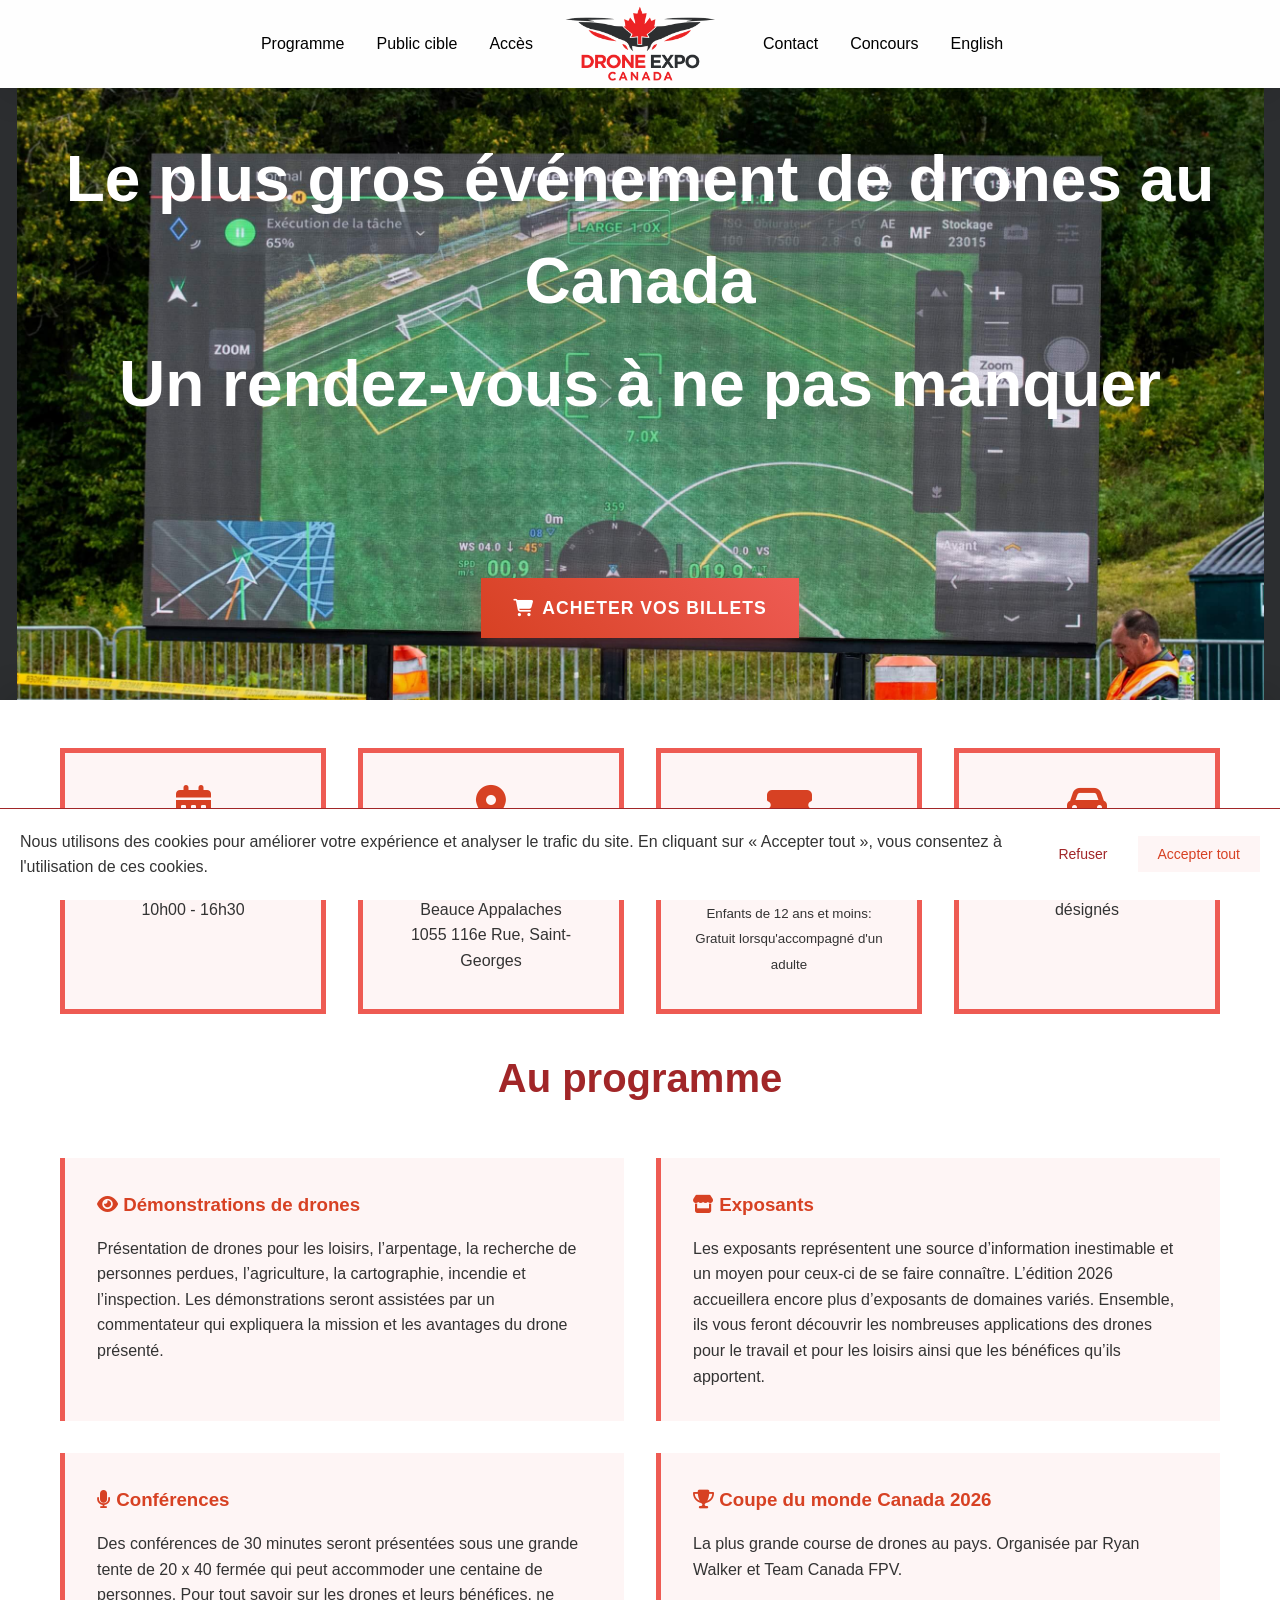
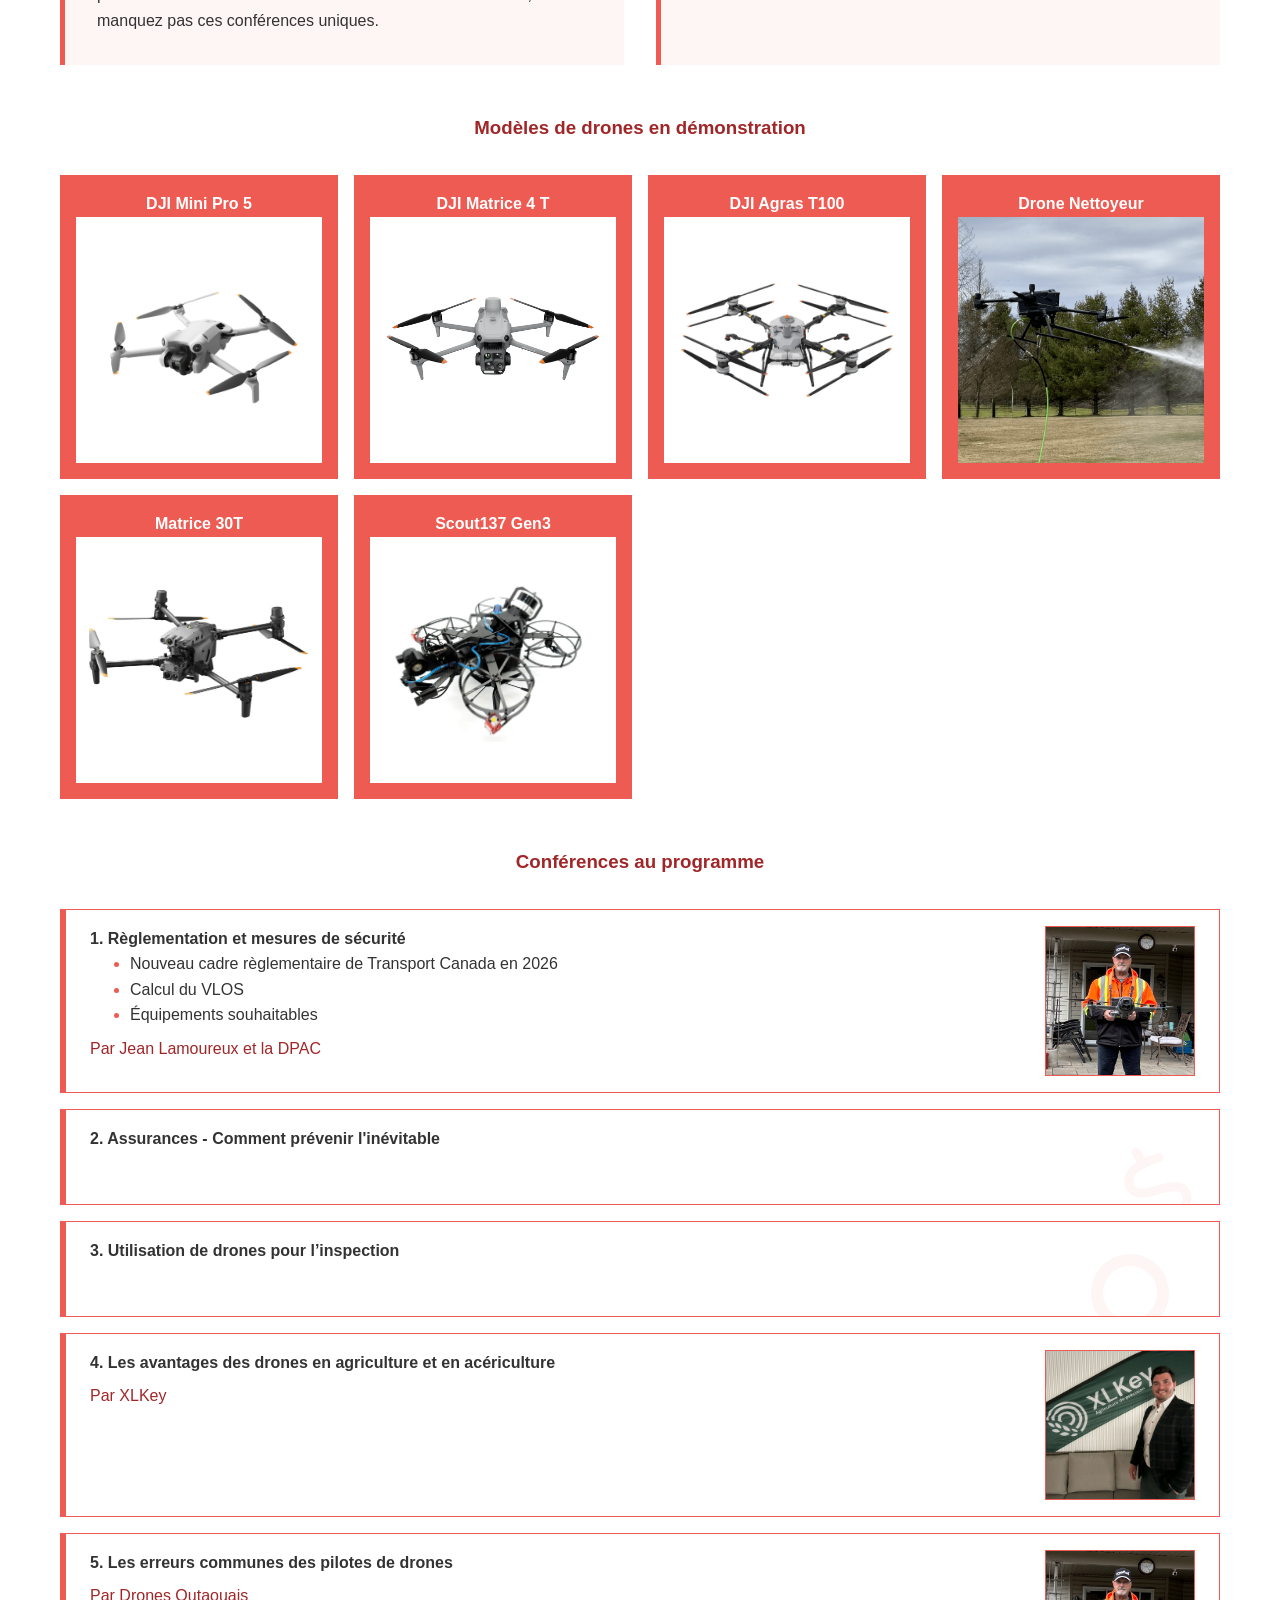
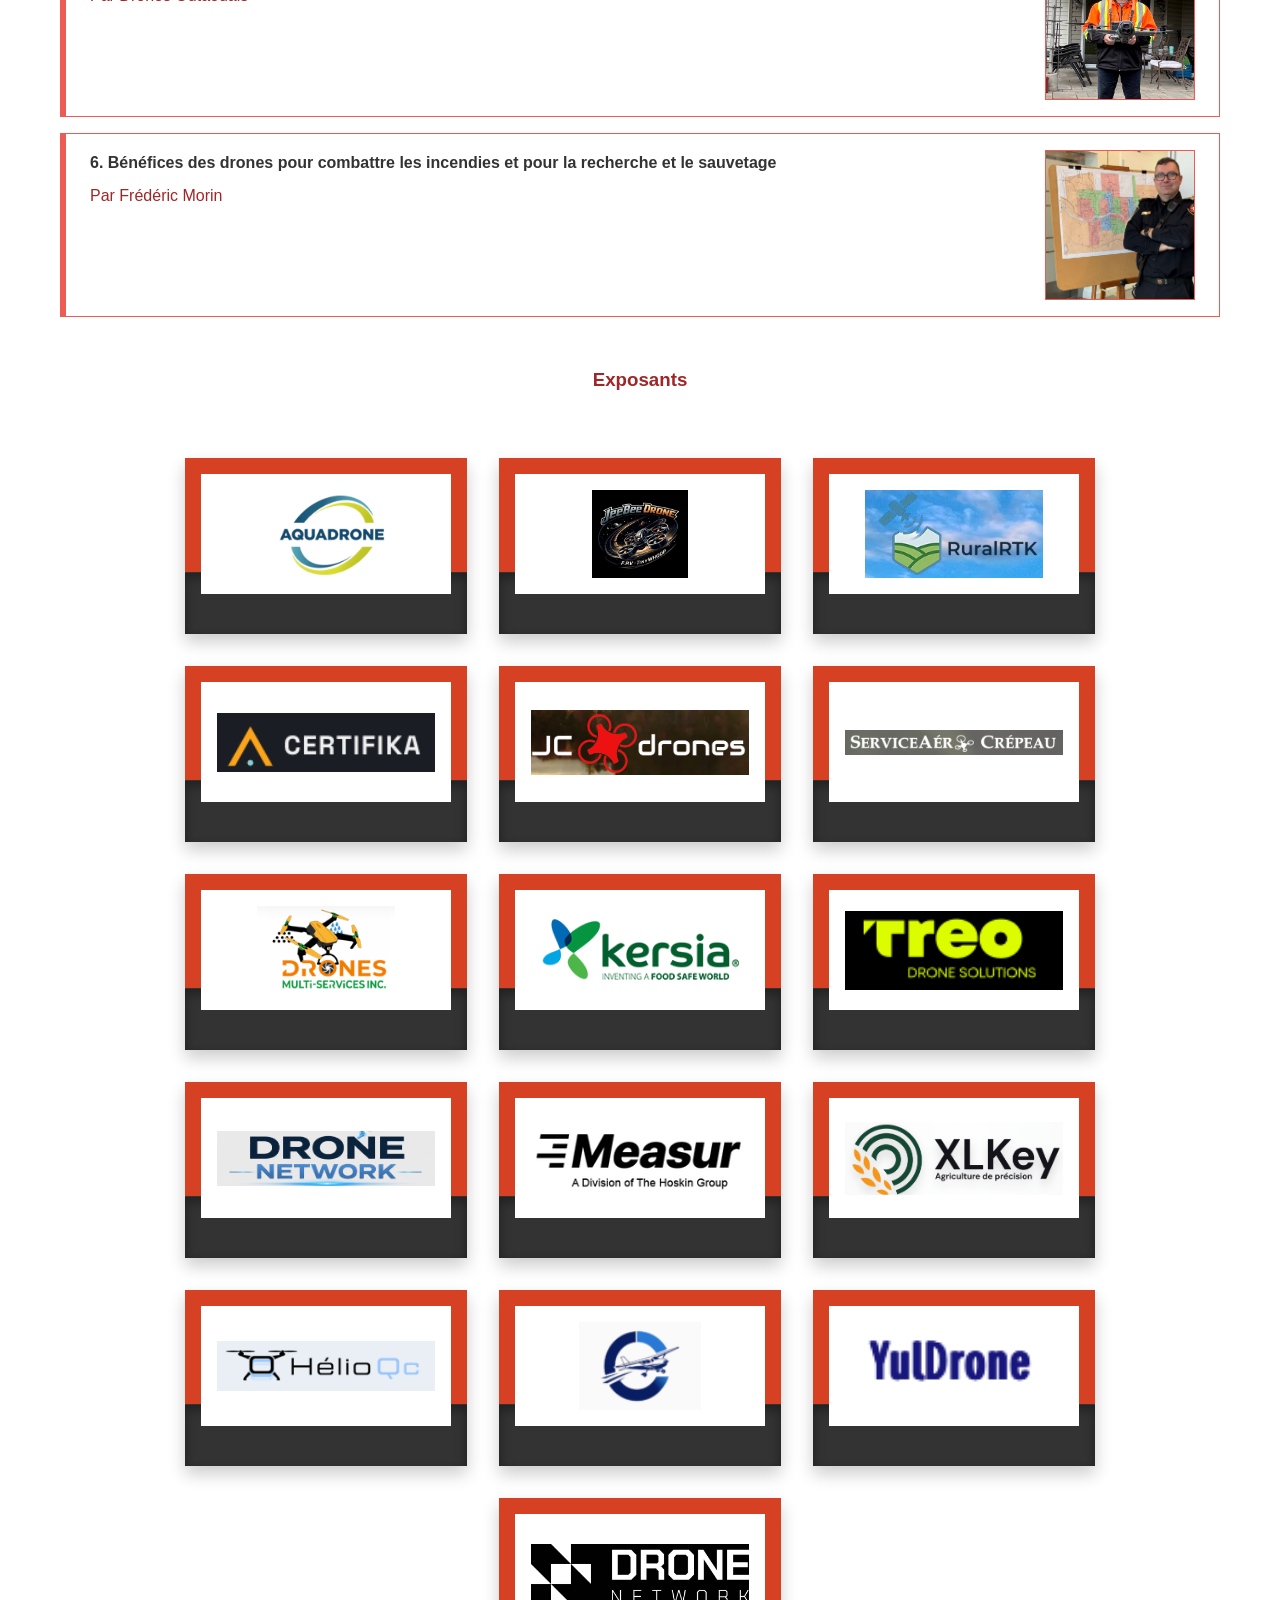
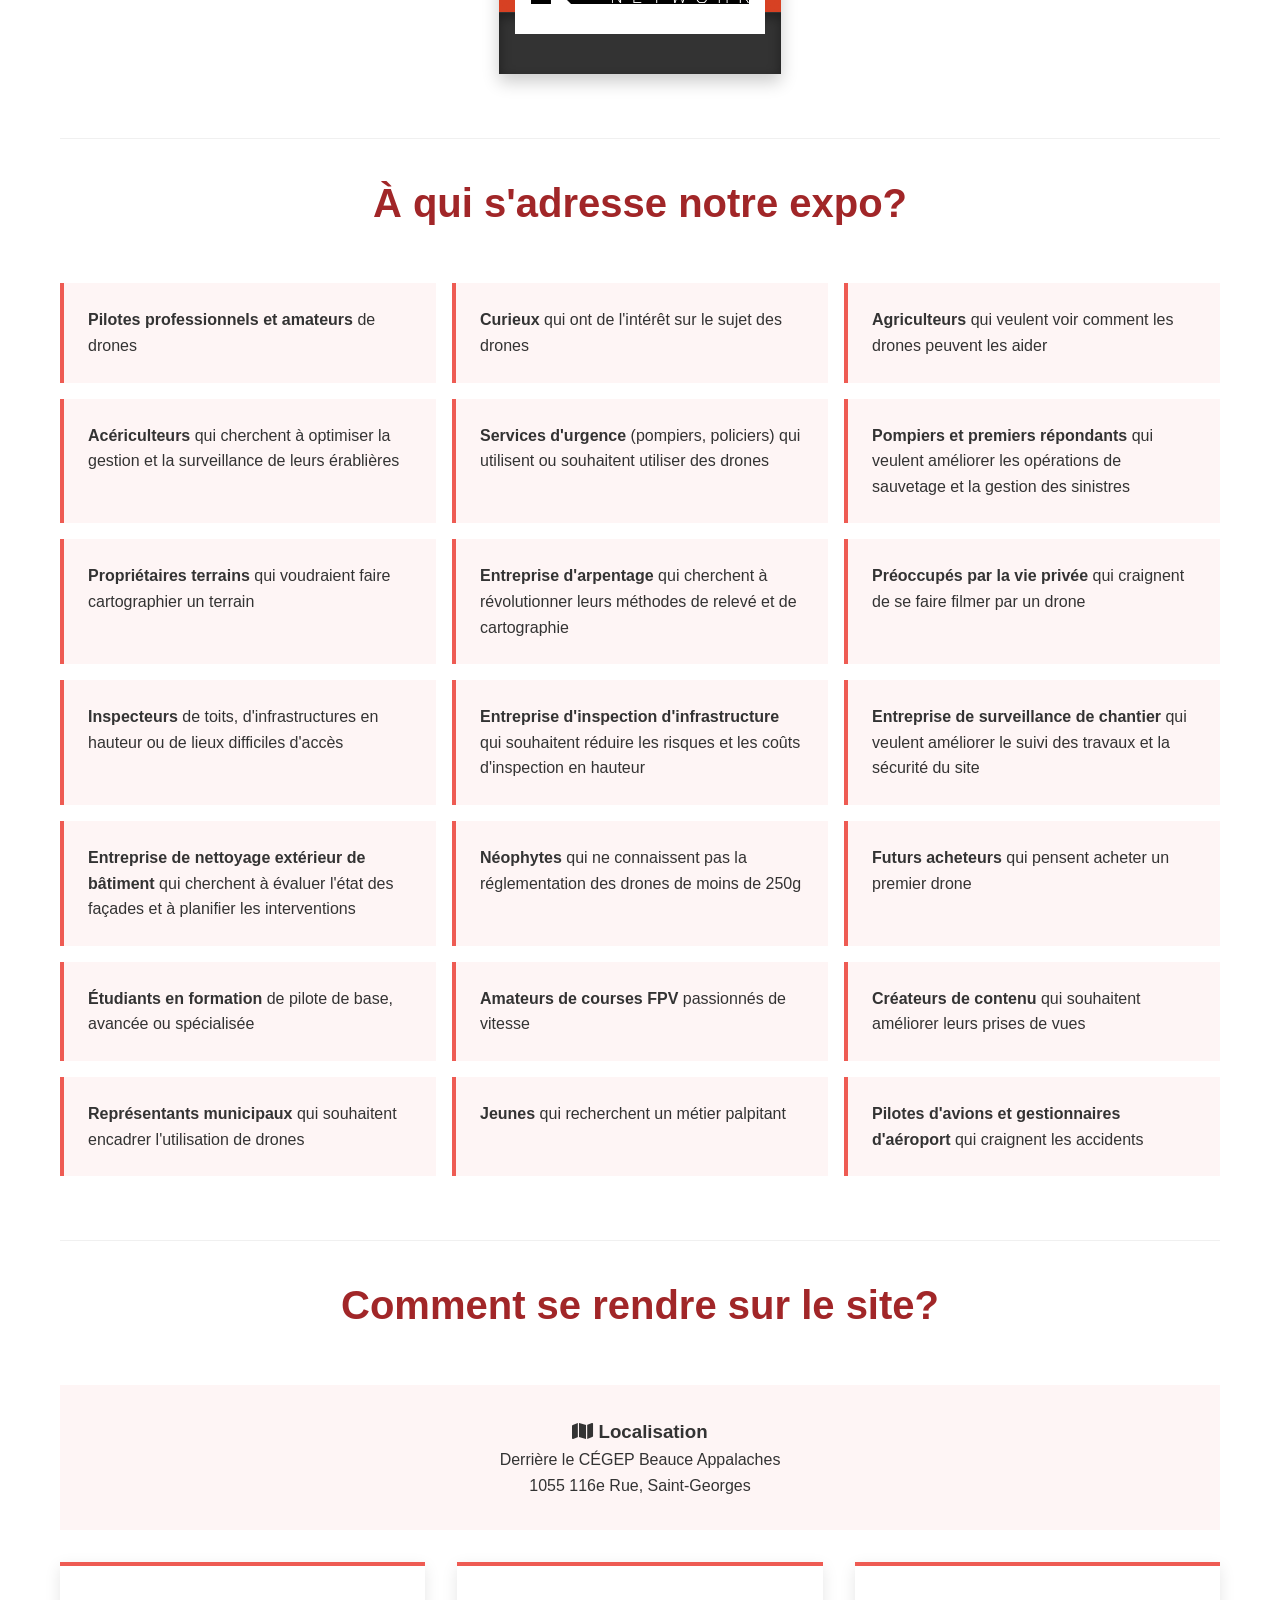
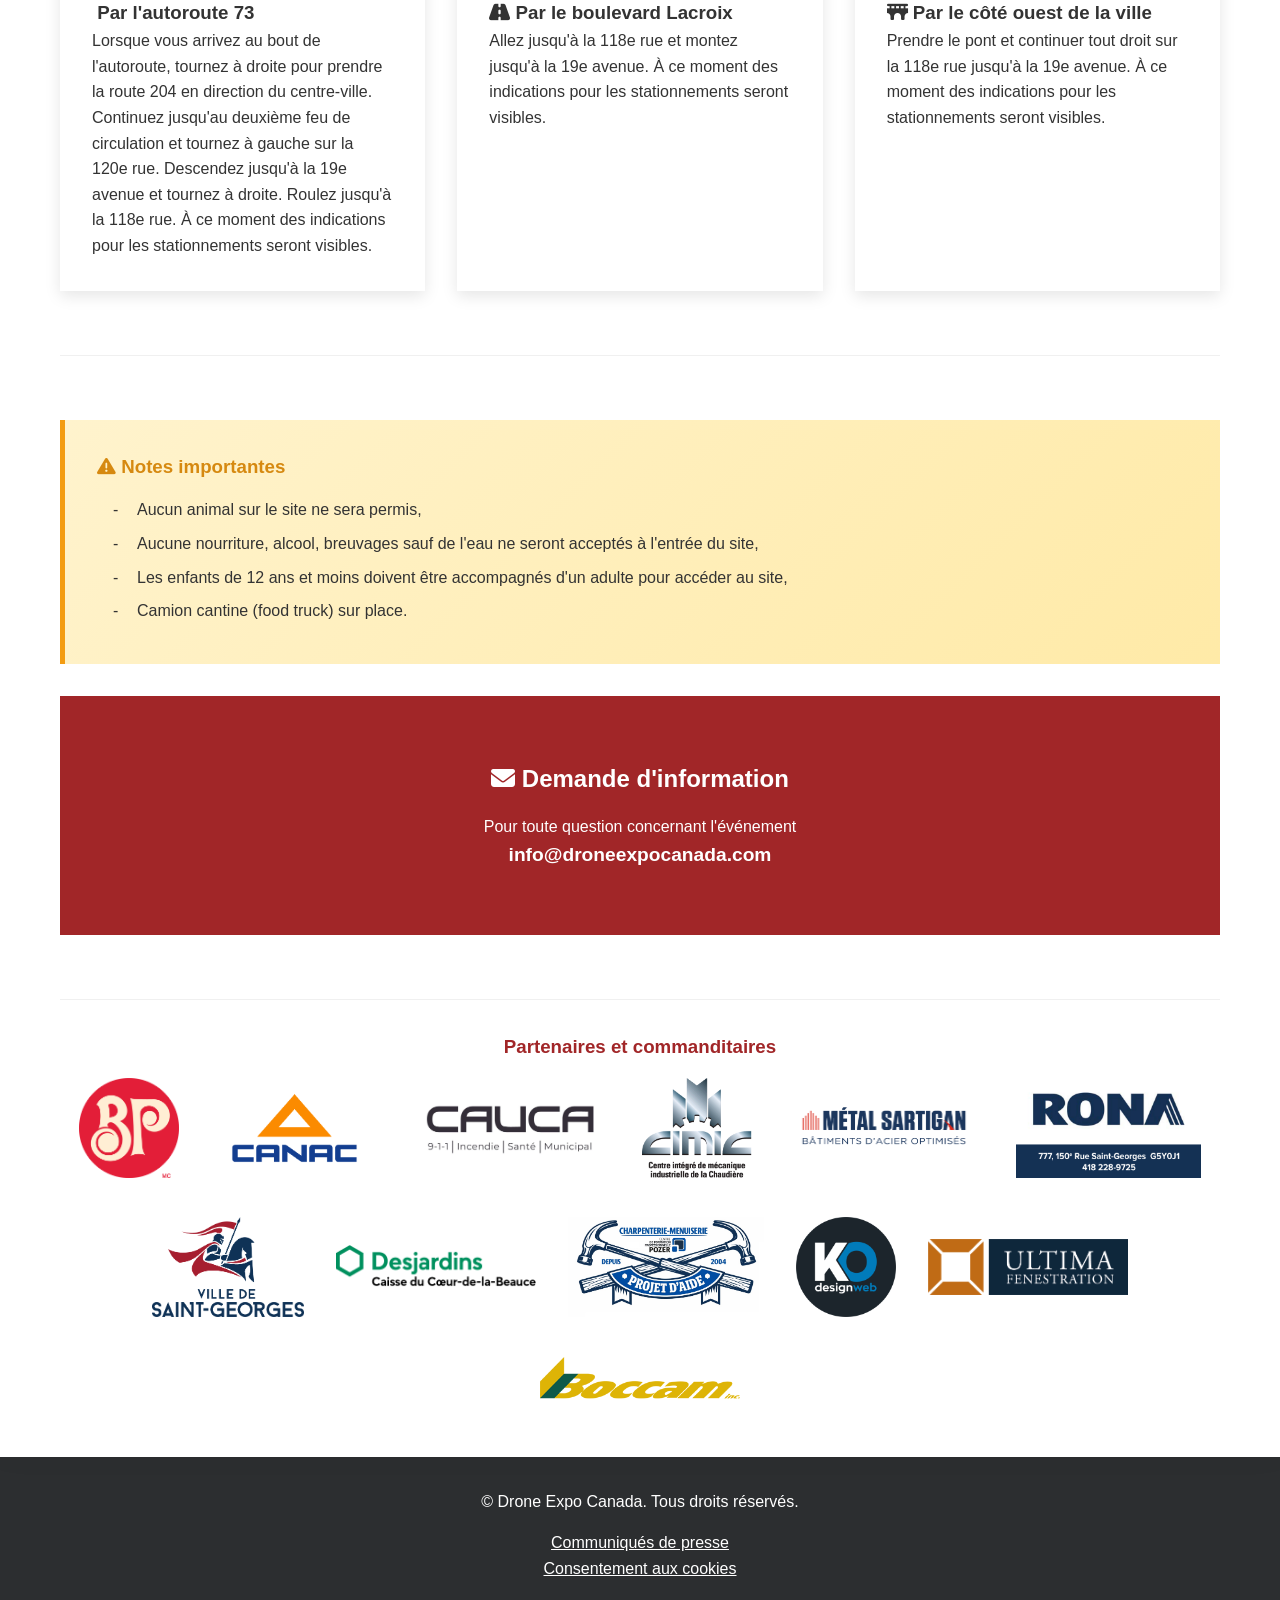
==== commit f63dc639: "- Removed Other models to come" ====
--- a/index.html
+++ b/index.html
@@ -193,12 +193,14 @@
                 <span lang="en">Scout137 Gen3</span>
                 <div class="drone-model-img" style="background-image: url('/assets/scout137_gen3.jpg')"></div>
               </div>
+              <!--
               <div class="drone-model">
                 <span lang="fr">Autres modèles à venir</span>
                 <span lang="en">Other models to come</span>
                 <div class="drone-model-img"
                      style="background-image: url('/assets/no drone.png')"></div>
               </div>
+              -->
             </div>
           </div>
 
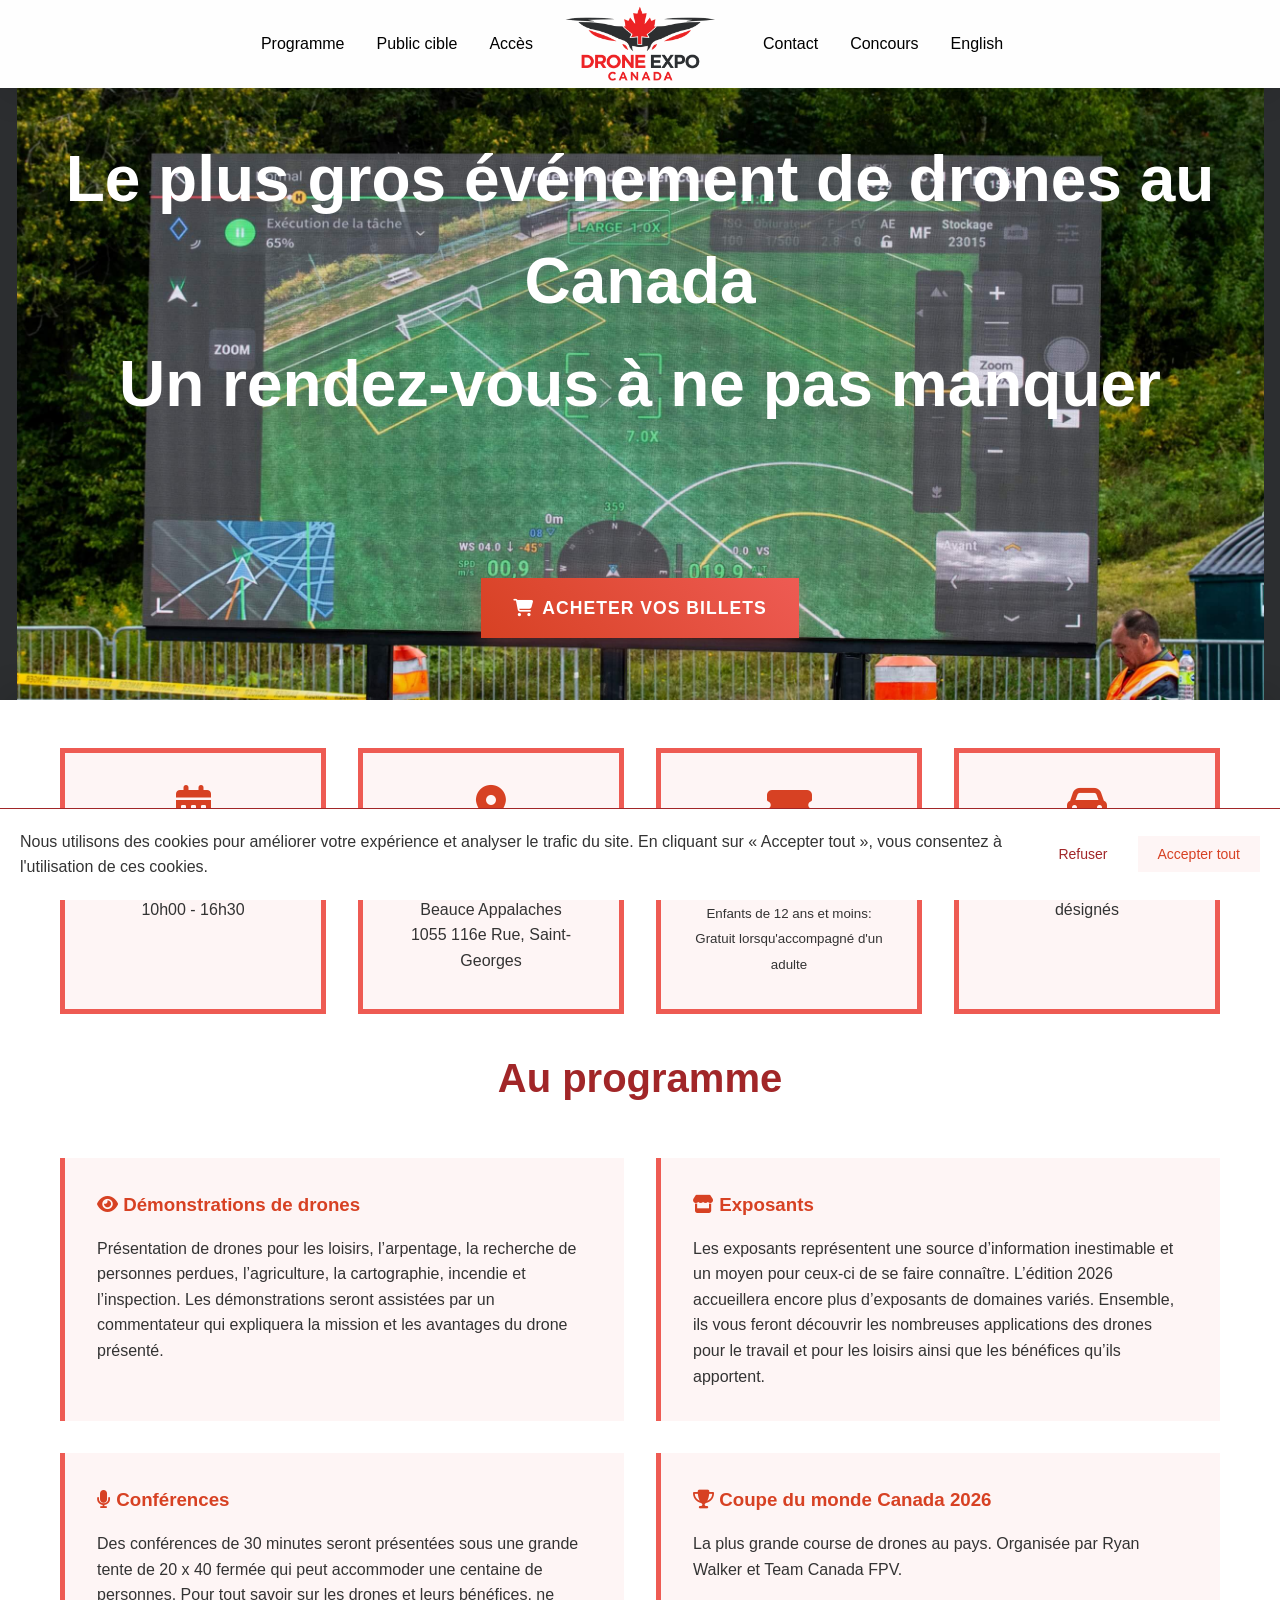
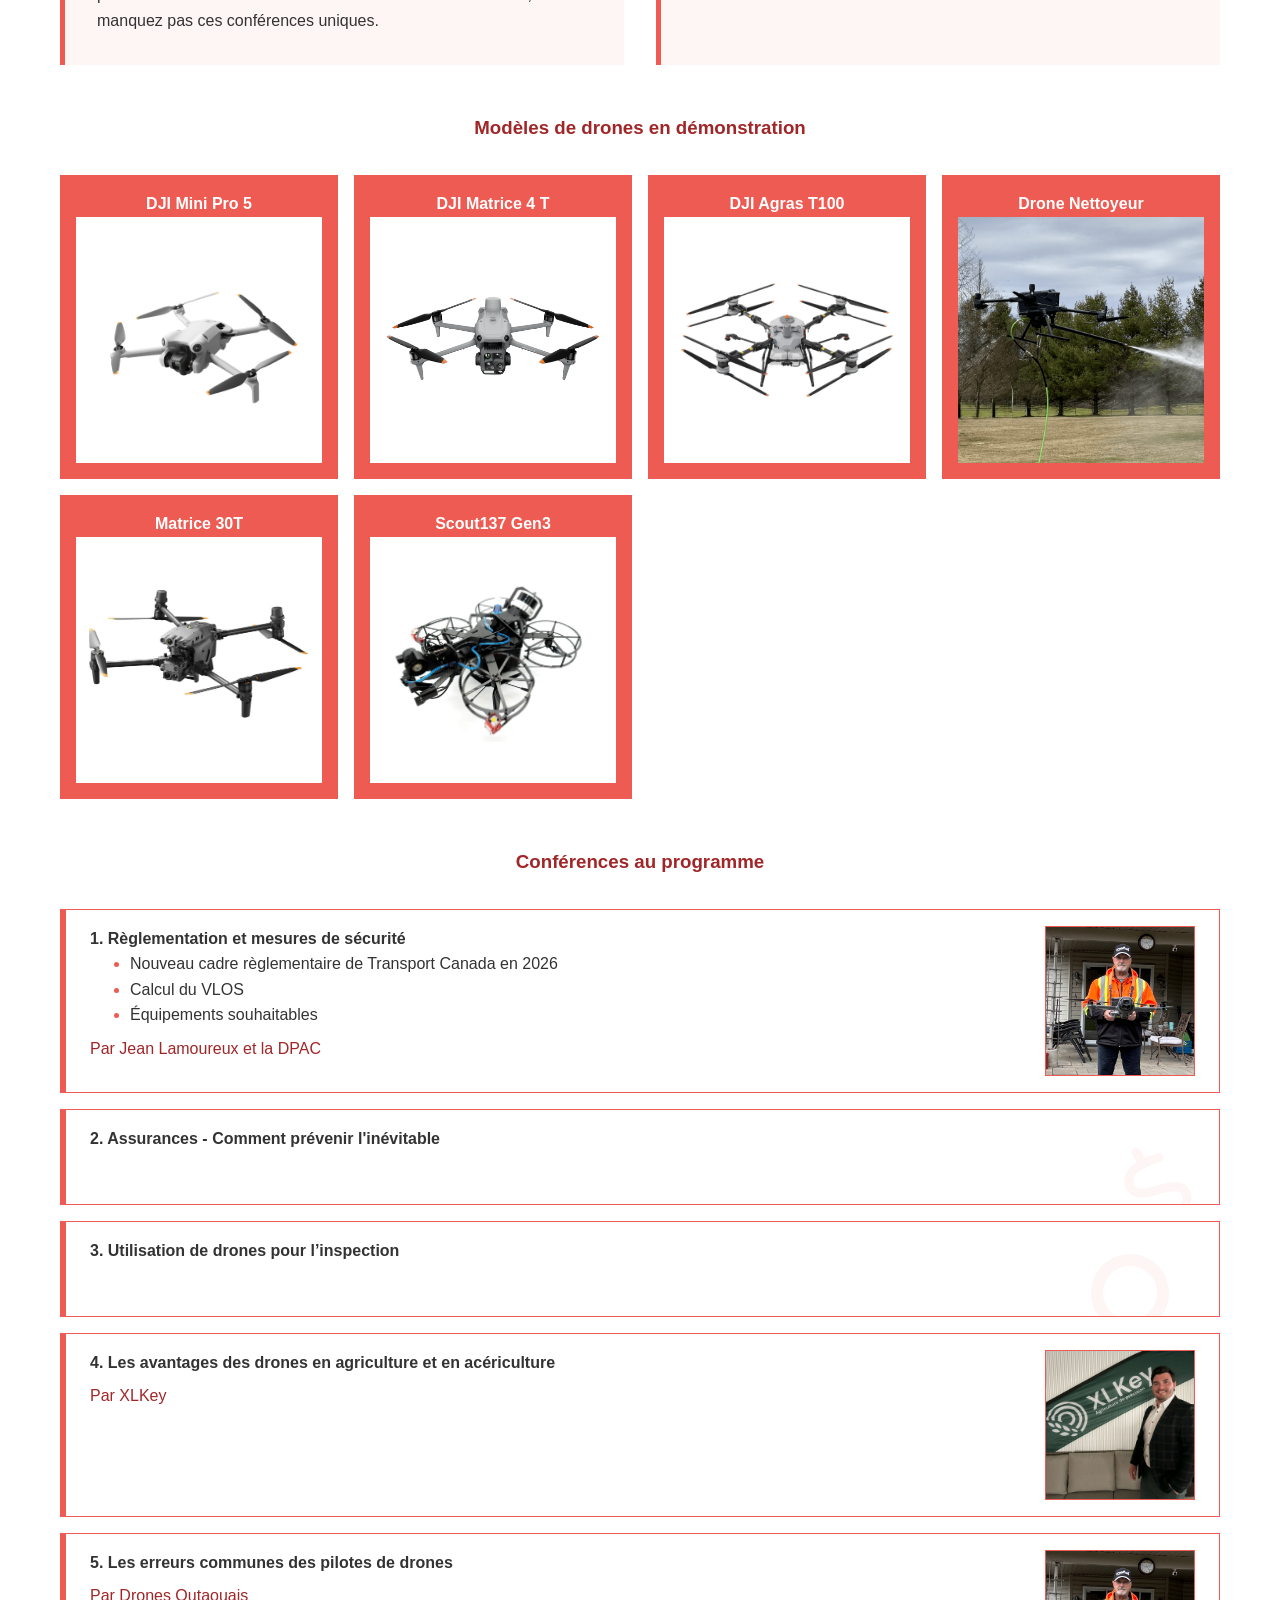
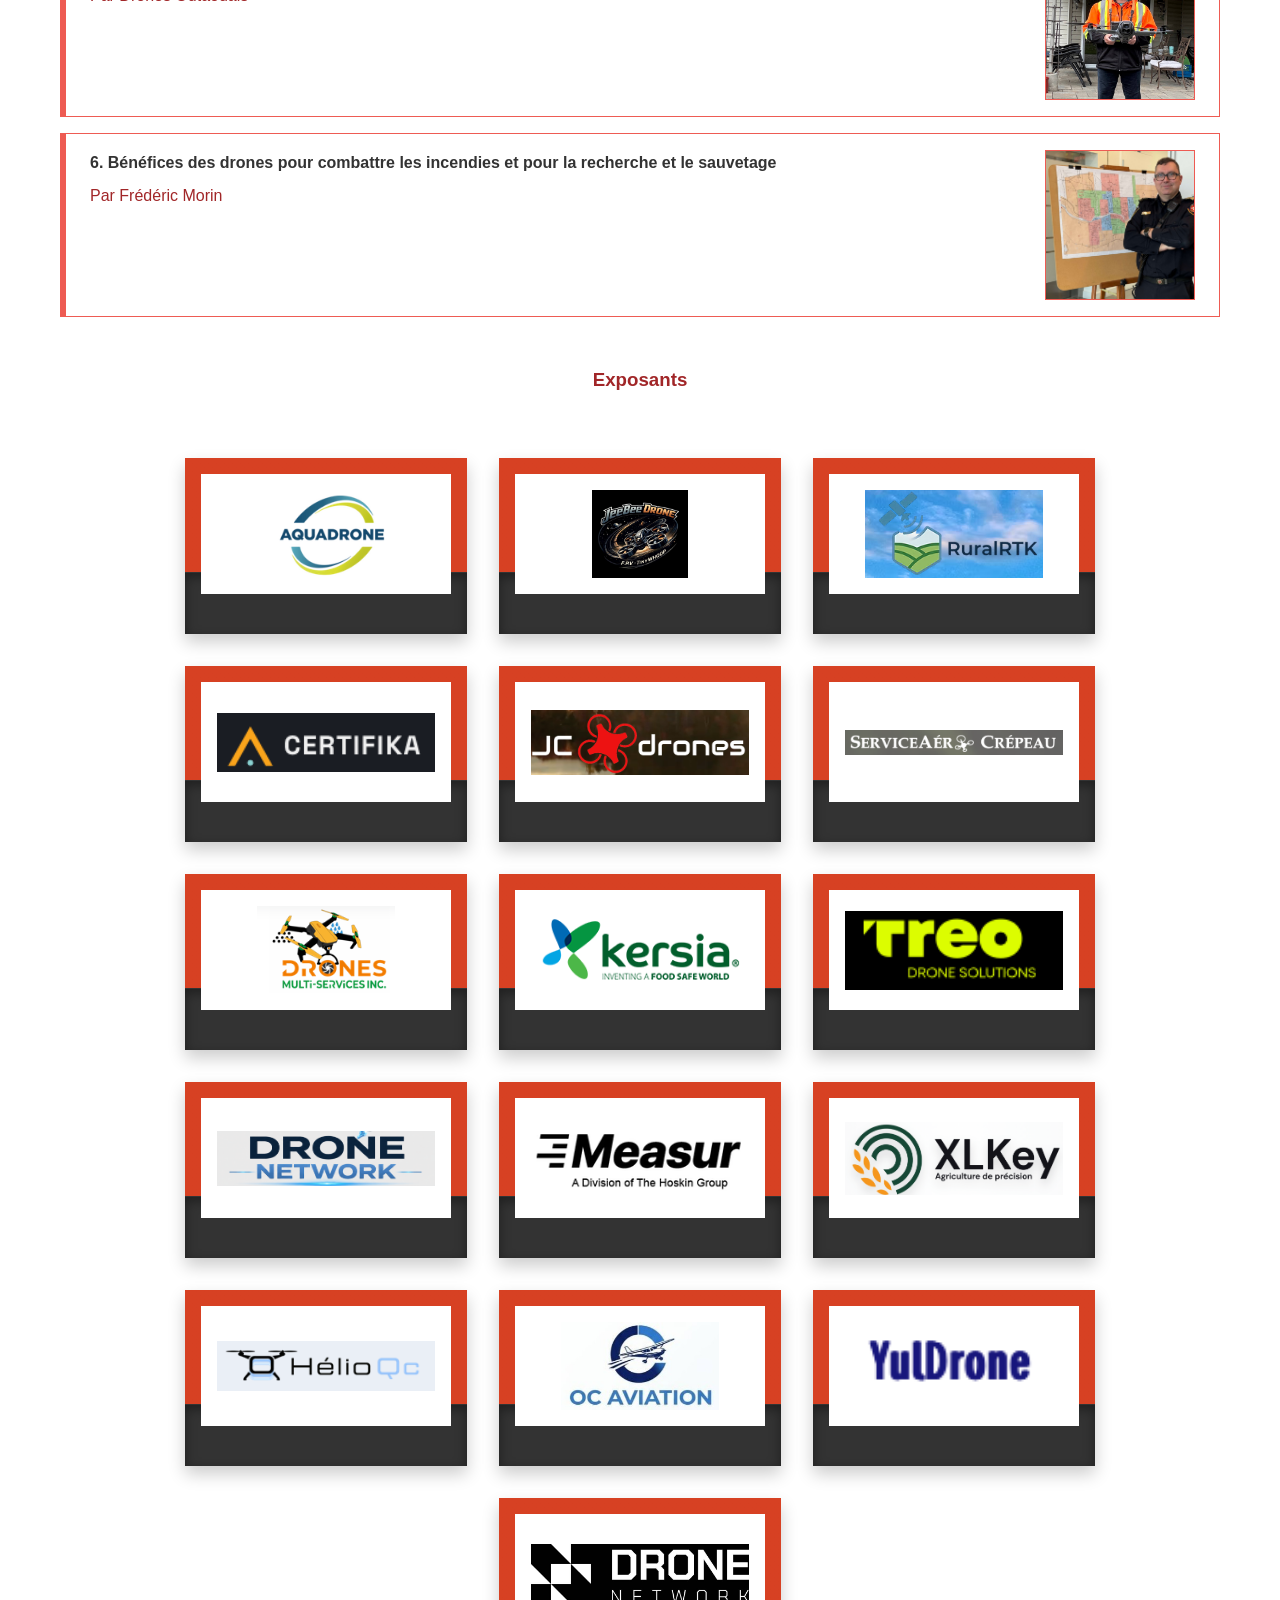
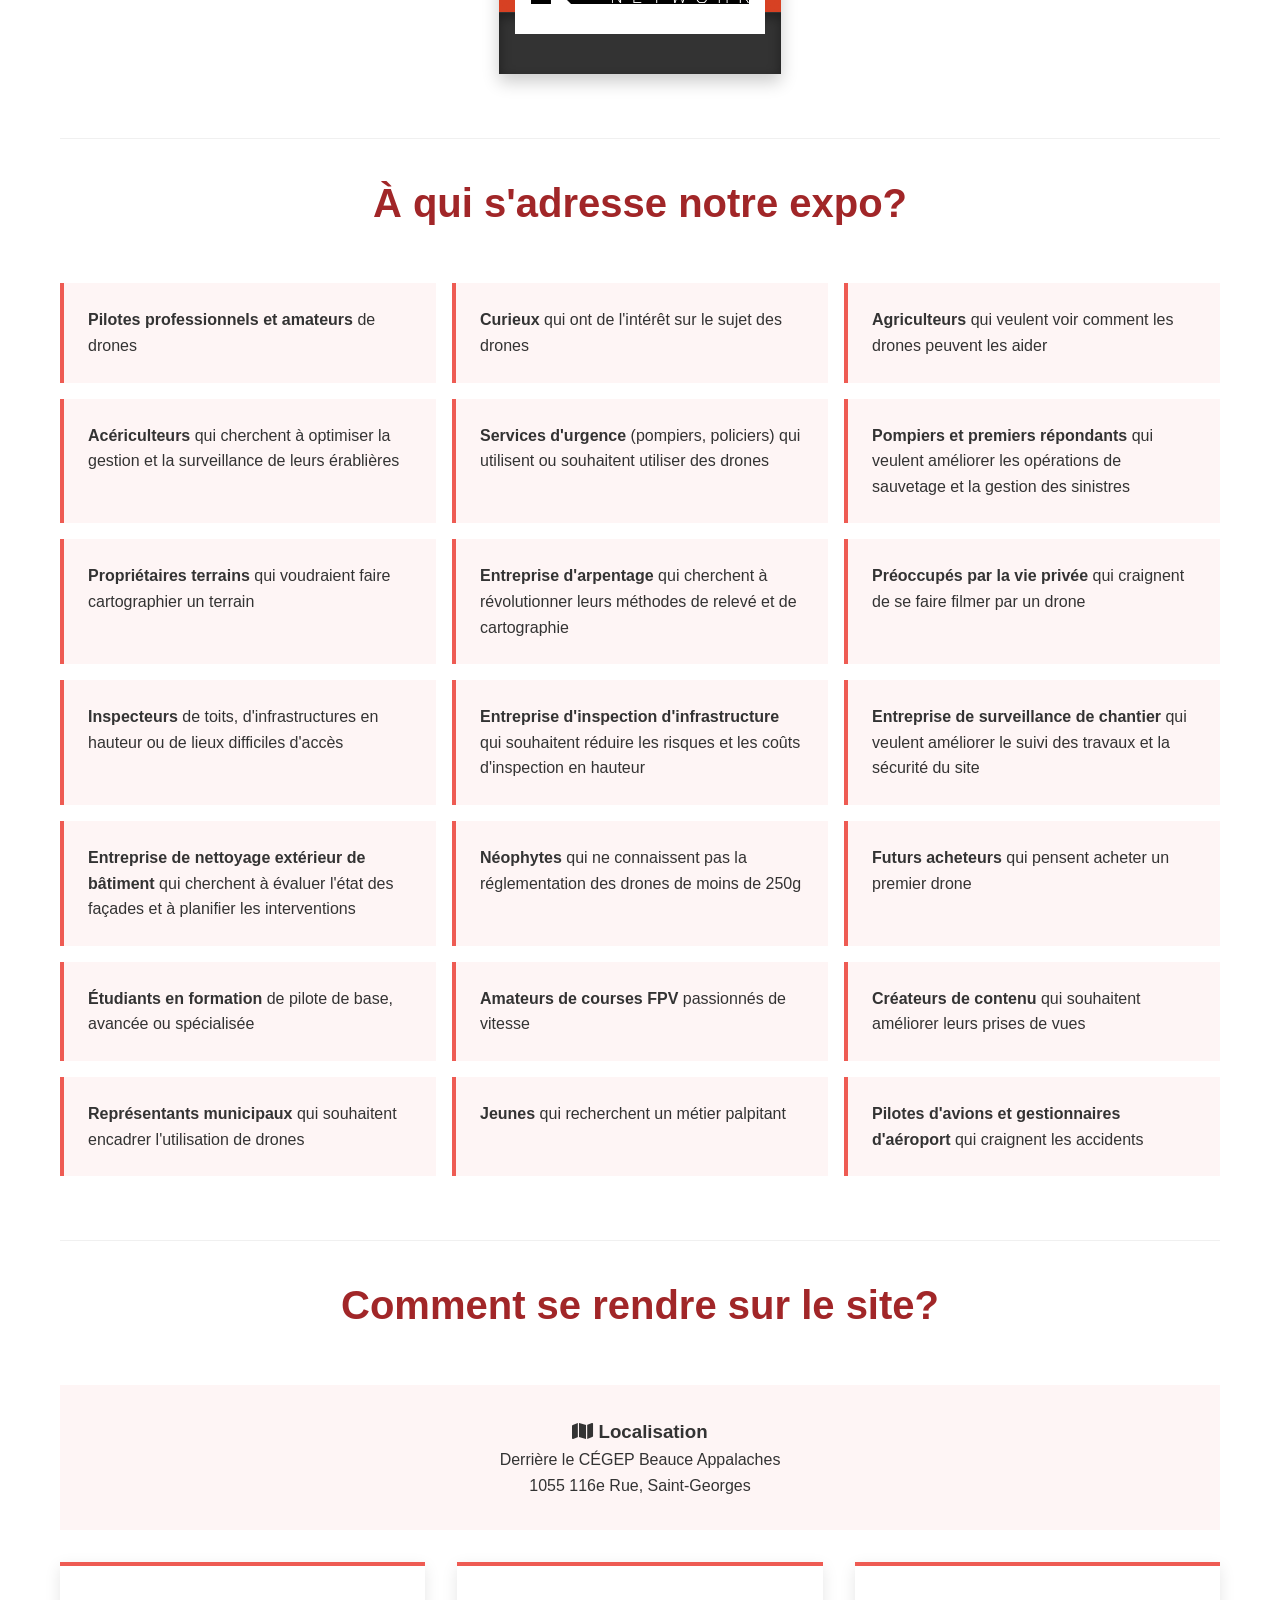
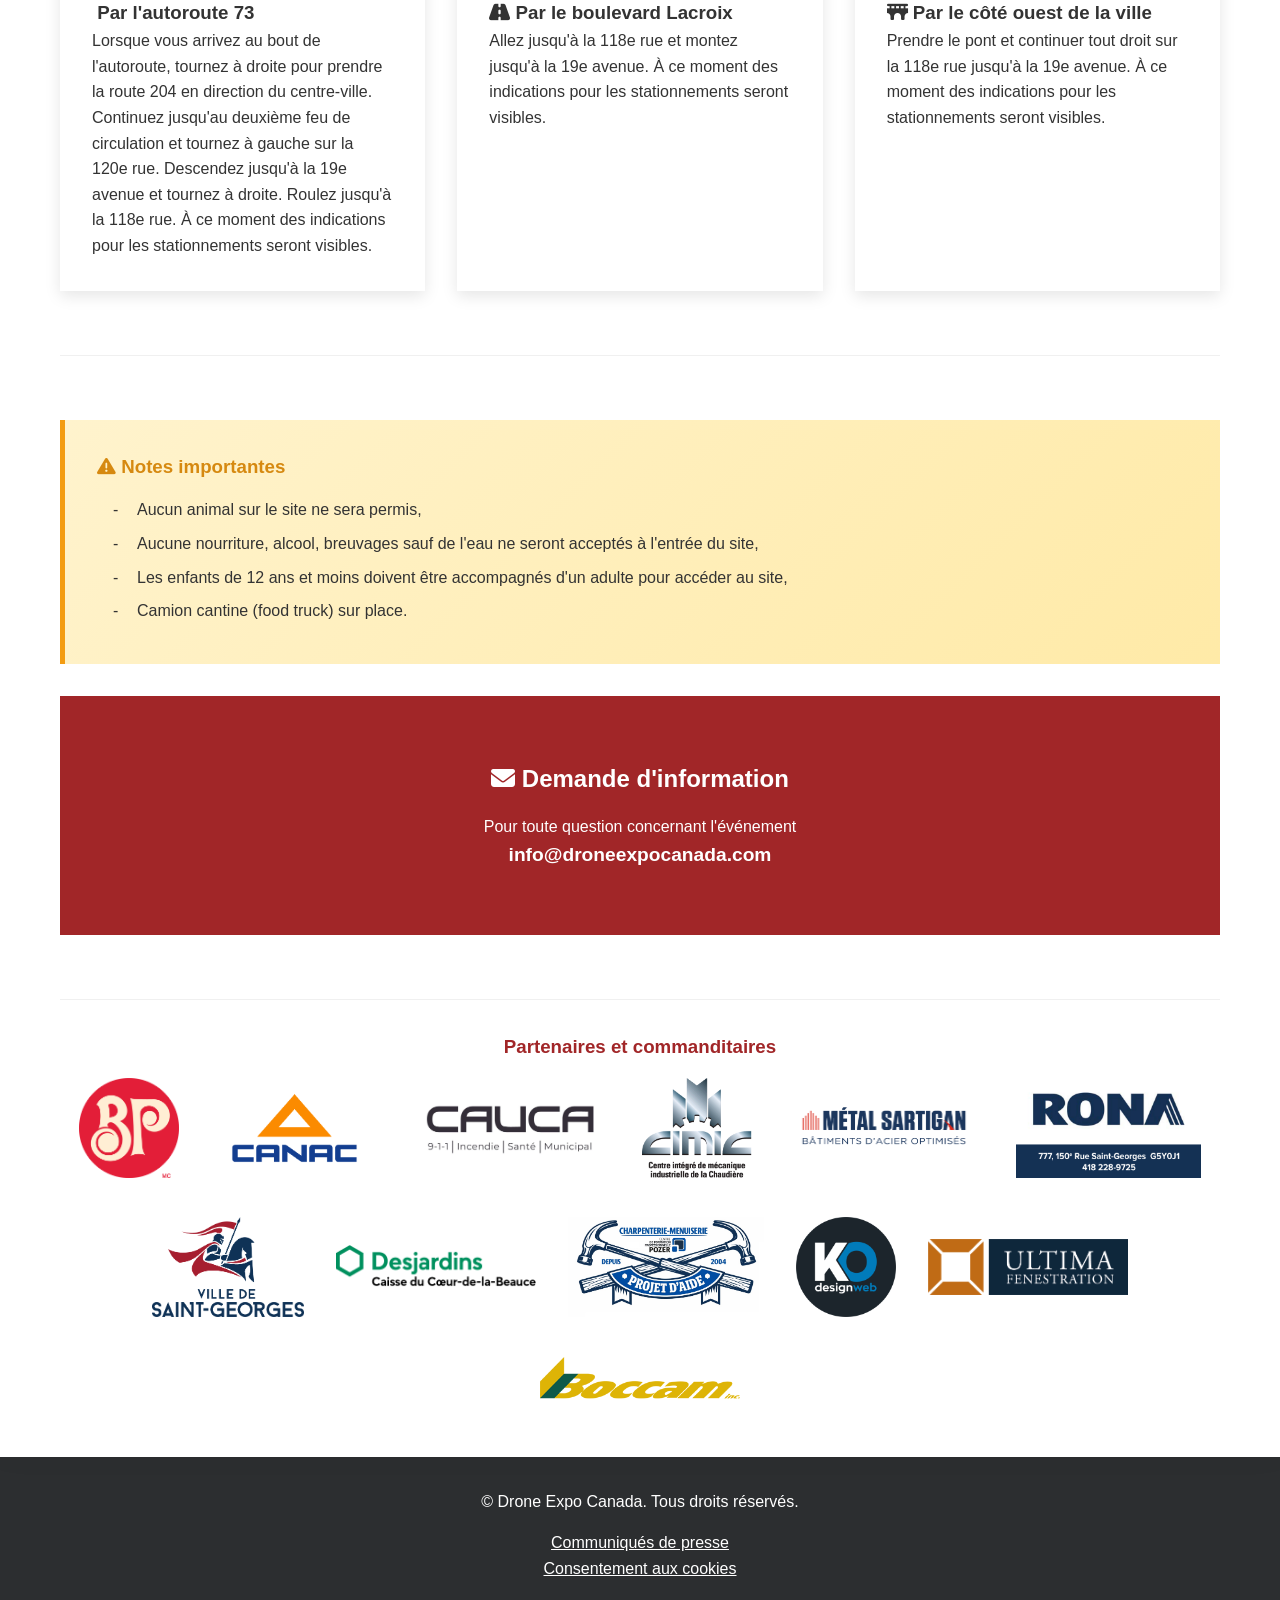
==== commit 18700fcd: "- Changed exhibitor" ====
--- a/index.html
+++ b/index.html
@@ -369,7 +369,7 @@
               </div>
 
               <div class="exhibitor">
-                <img src="/assets/exhibitors/OC Aviation.png" alt="OC Aviation">
+                <img src="/assets/exhibitors/OC Aviation_Drone.jpg" alt="OC Aviation">
               </div>
 
               <div class="exhibitor">
@@ -743,7 +743,7 @@
     </script>
 
     <cookie-consent ga-id="G-ELBE2LBZTX" pixel-id="1461013865706791"></cookie-consent>
-    <script src="/cookies.js?v=20260518_1"></script>
+    <script src="/cookies.js?v=20260614_1"></script>
     <script>
         document.getElementById("cookie-btn").addEventListener("click", function() {
             document.querySelector("cookie-consent").reopen();
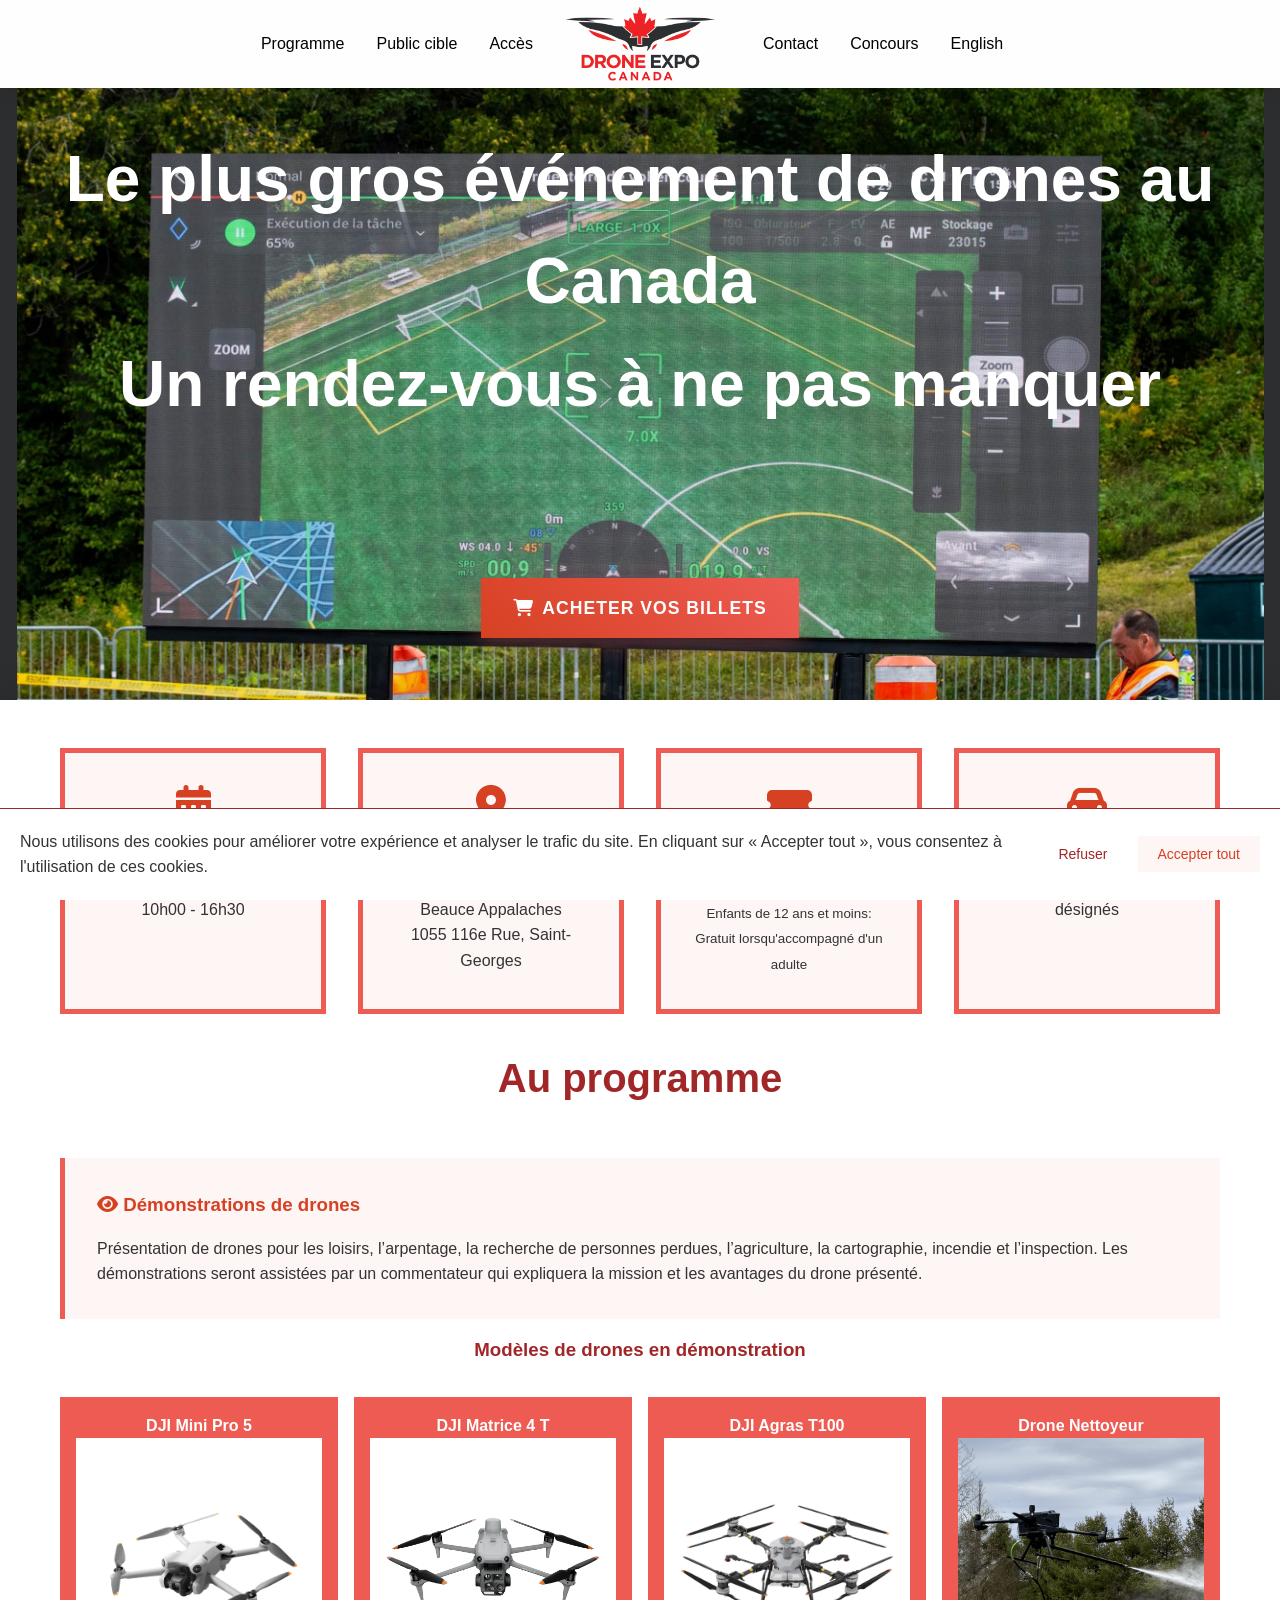
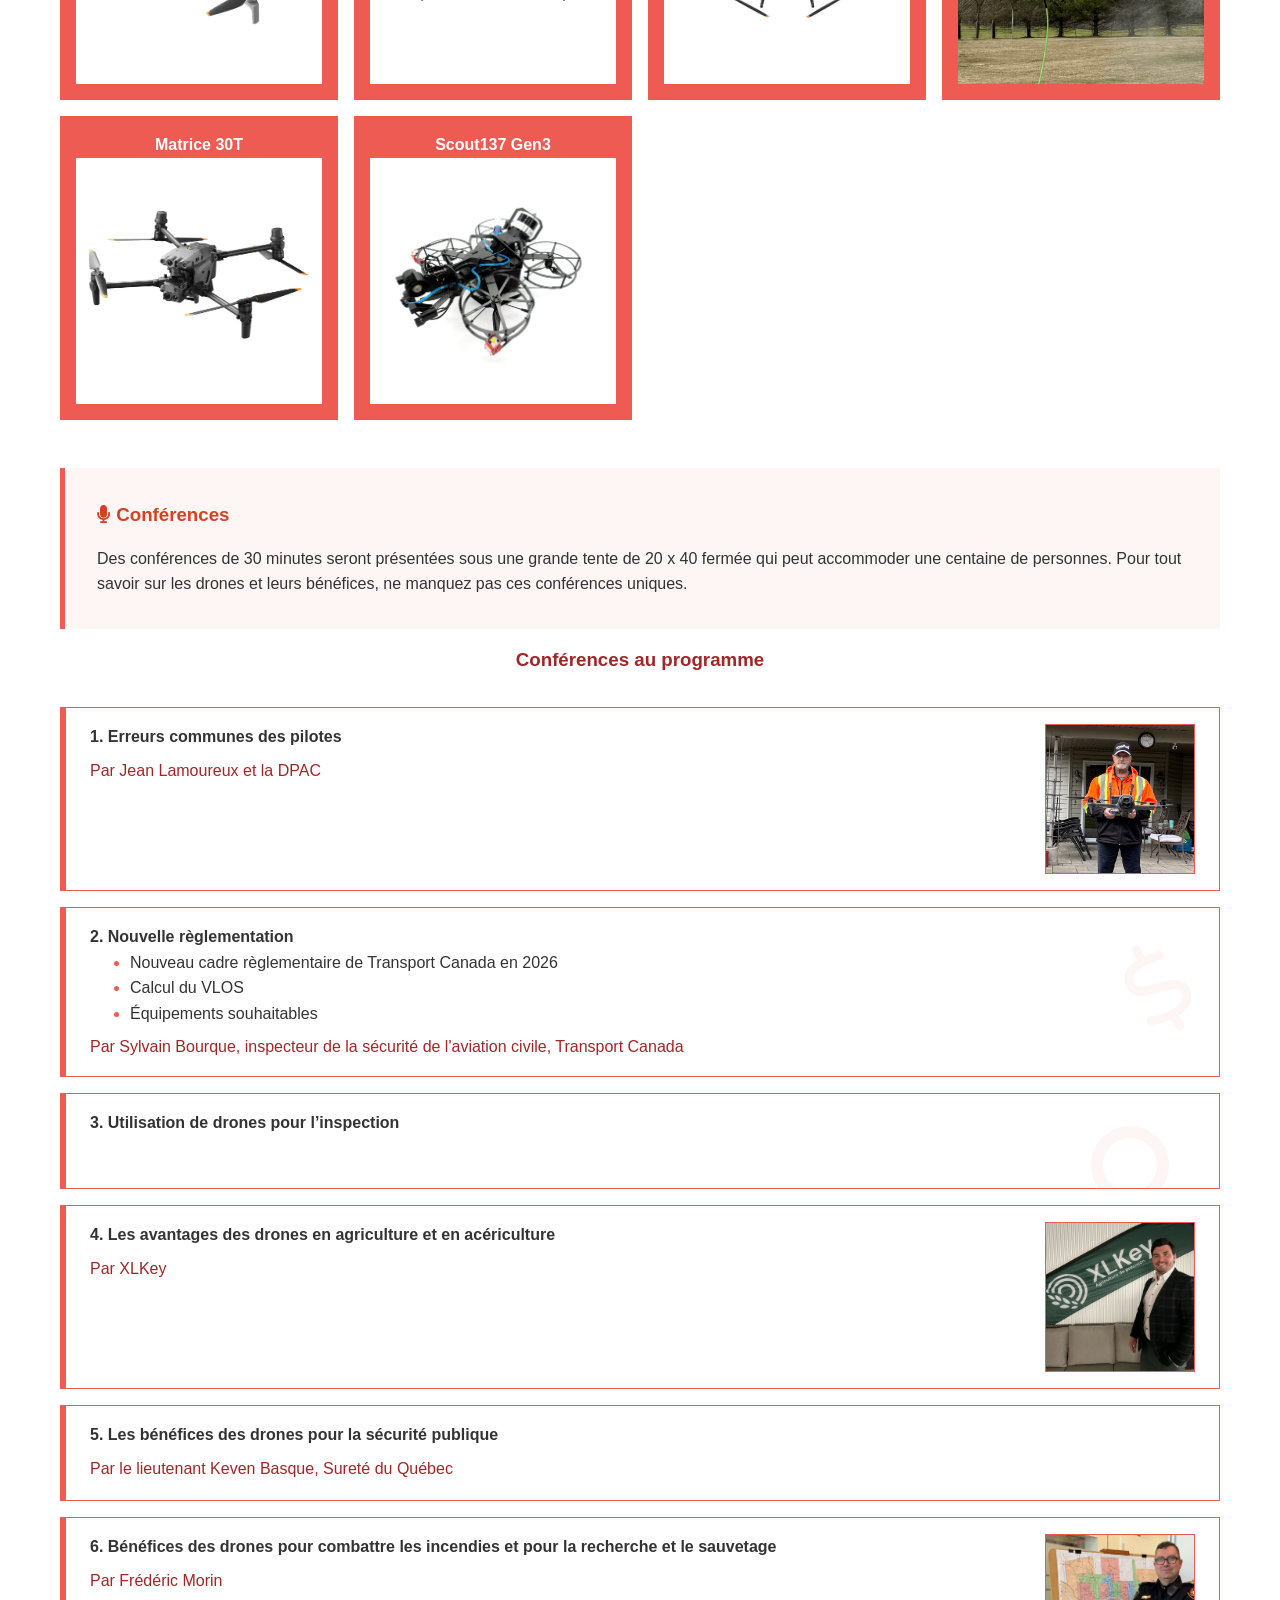
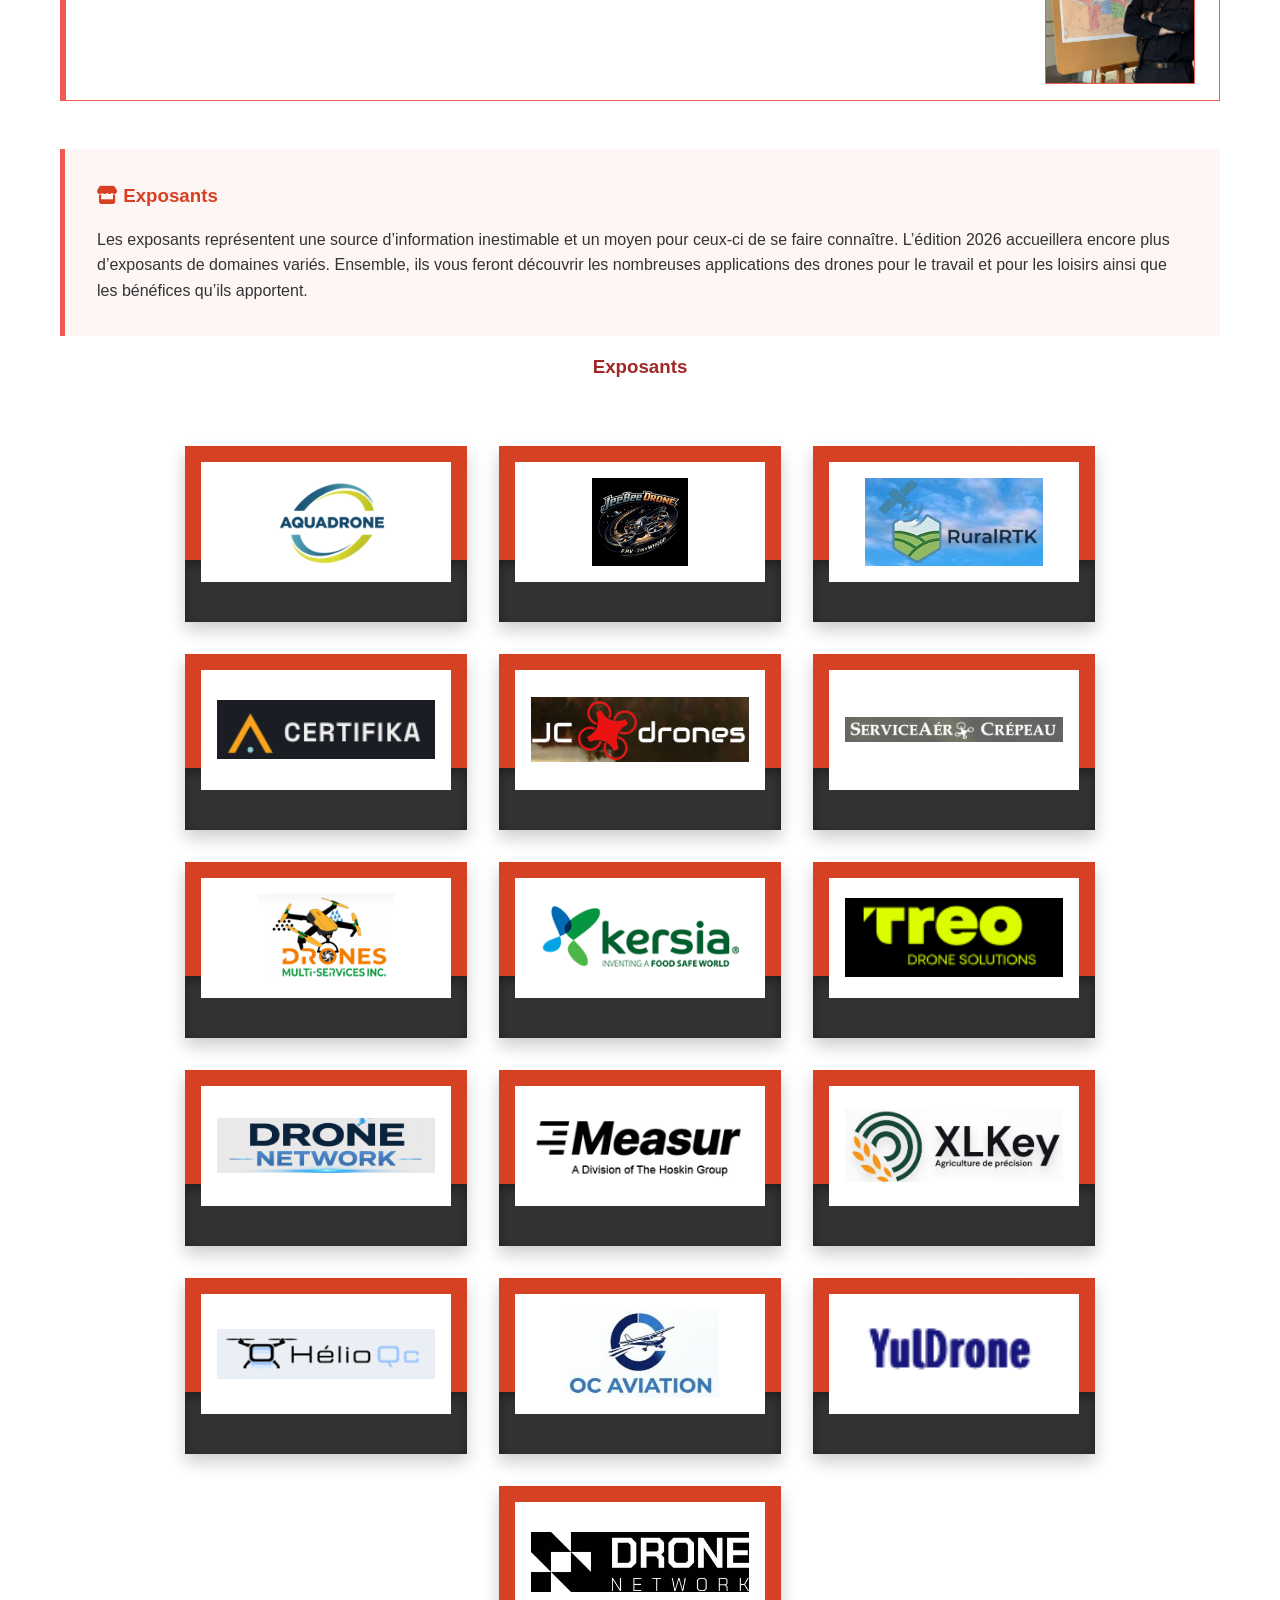
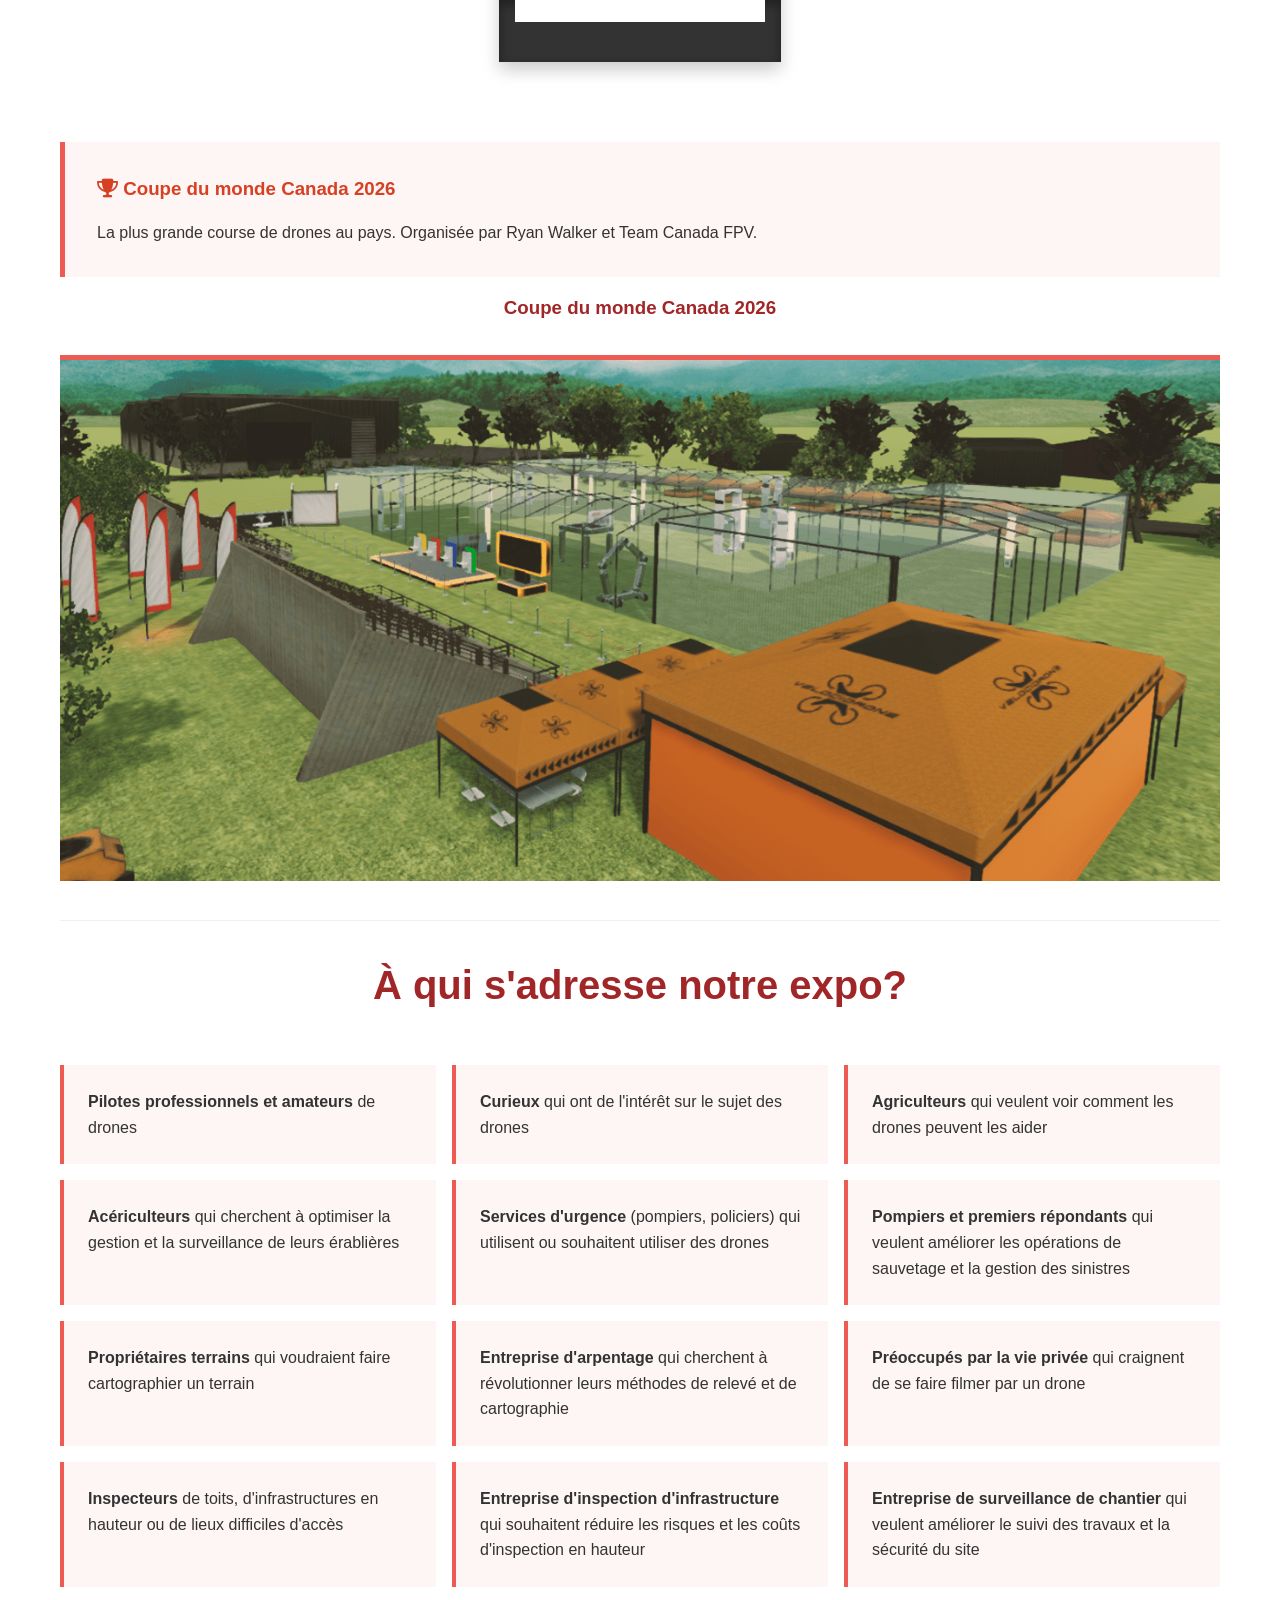
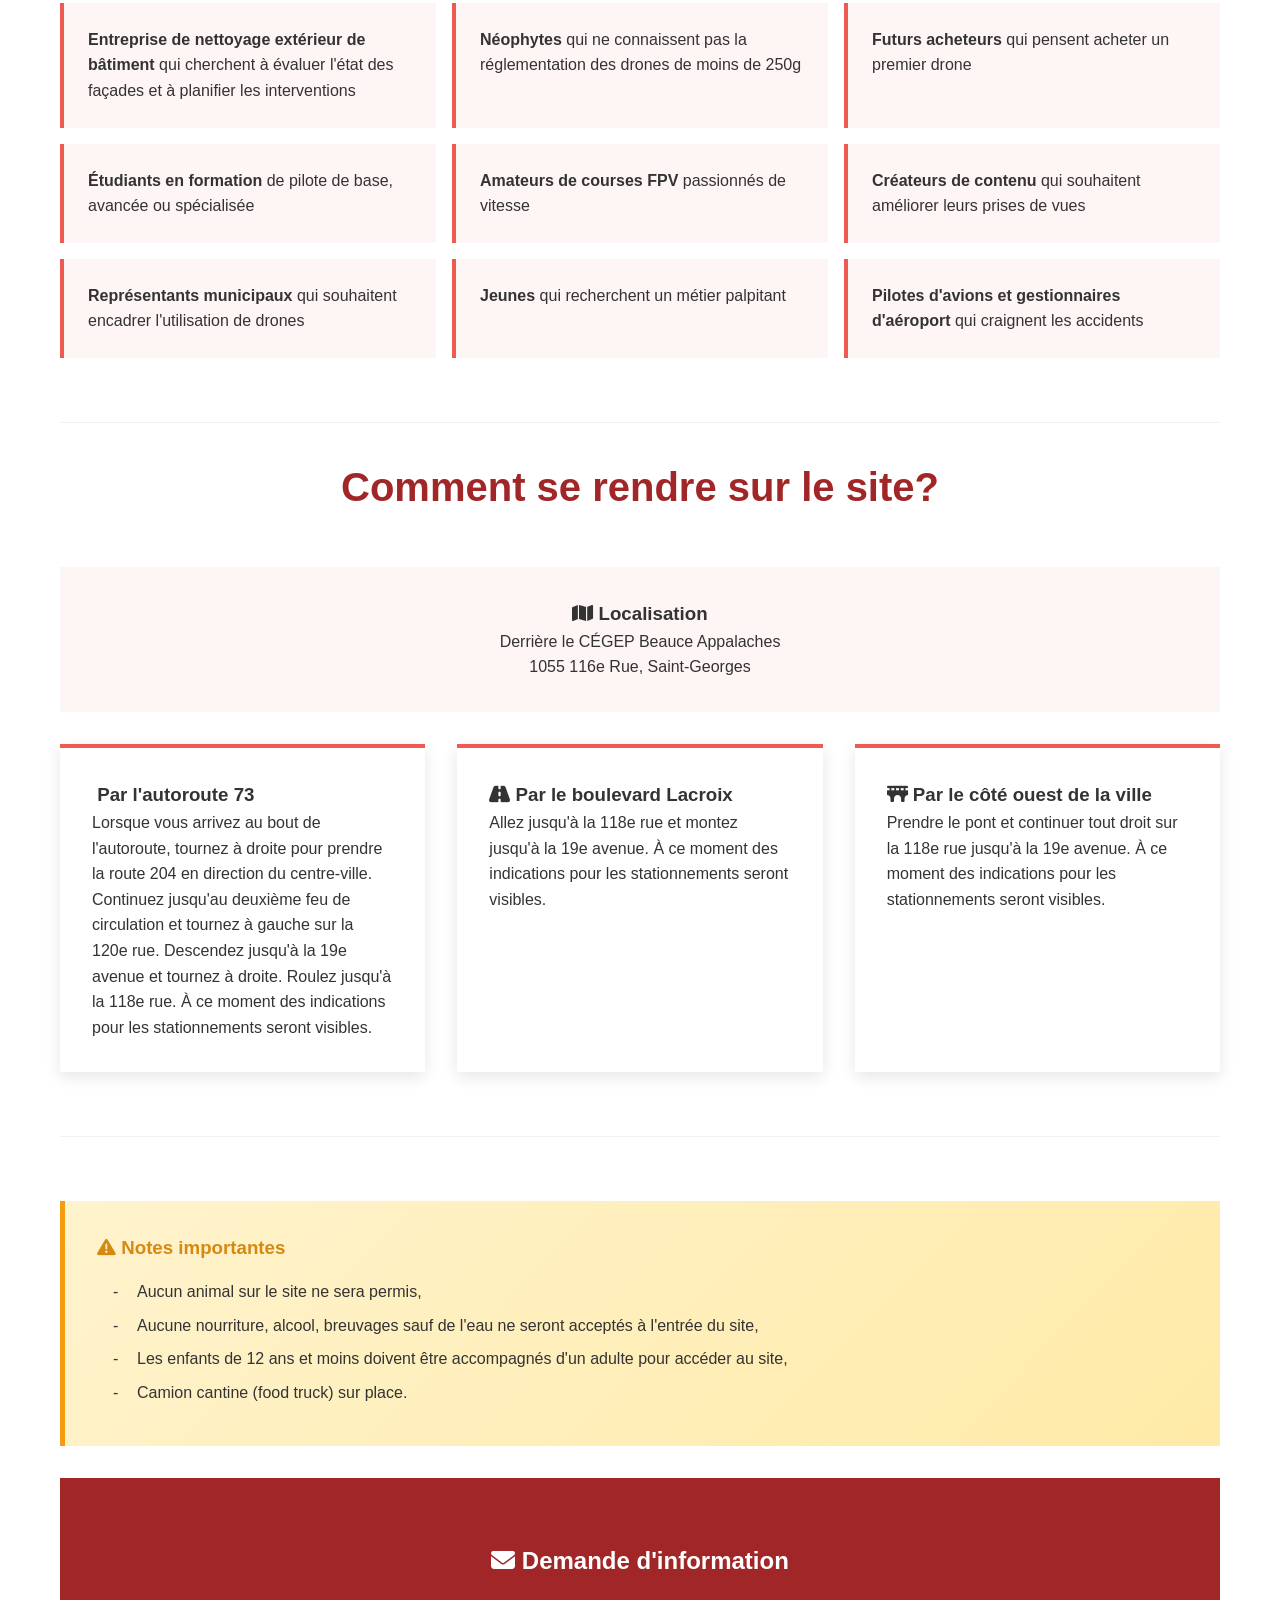
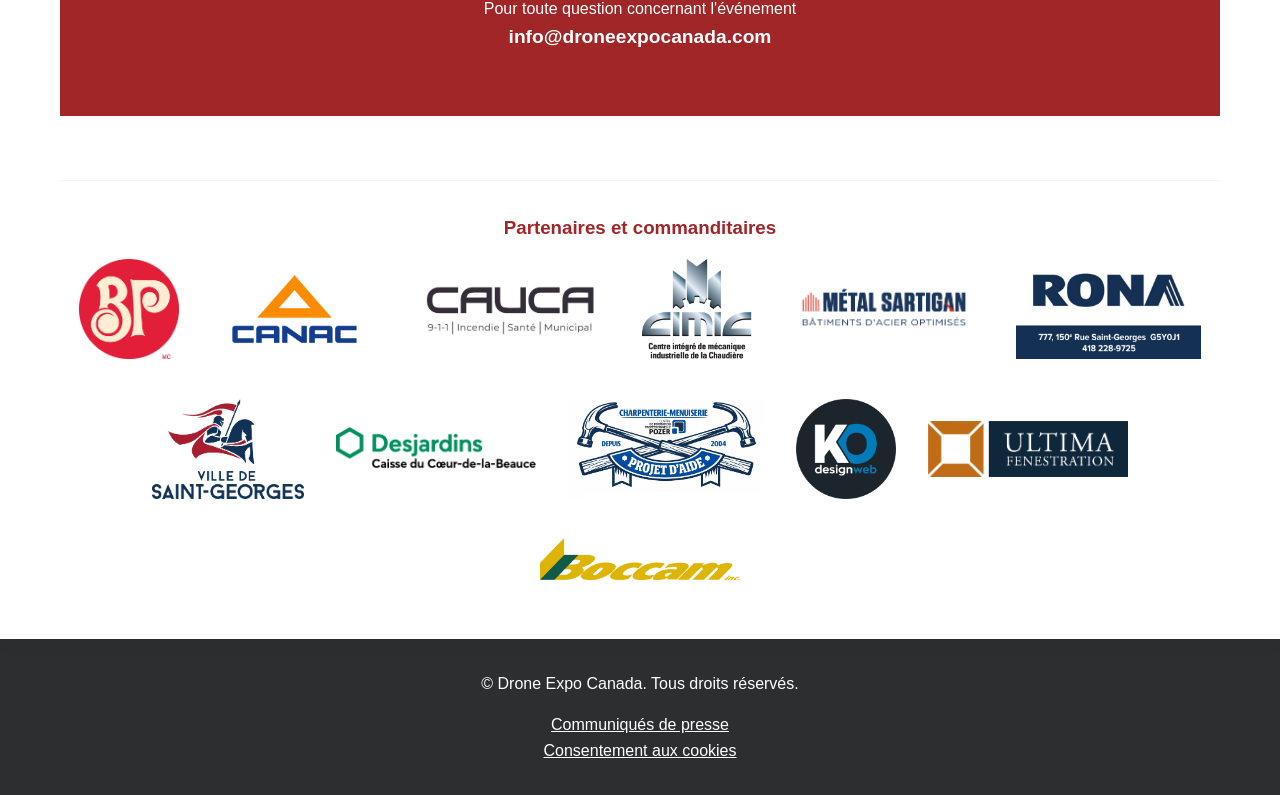
==== commit 2aca875c: "- Changed contest detail - Moved program headers next to their section - Added World cup section - C" ====
--- a/index.html
+++ b/index.html
@@ -6,7 +6,7 @@
     <meta name="og:image" content="/assets/dec_red_background.png">
     <title>Drone Expo Canada</title>
     <link href="https://cdnjs.cloudflare.com/ajax/libs/font-awesome/6.4.0/css/all.min.css" rel="stylesheet">
-    <link href="/main.css?v=20260529_1" rel="stylesheet">
+    <link href="/main.css?v=20260626_1" rel="stylesheet">
   </head>
   <body>
     <header>
@@ -127,7 +127,7 @@
           <h2 lang="fr" class="section-title">Au programme</h2>
           <h2 lang="en" class="section-title">Program</h2>
 
-          <div class="program-grid">
+          <div style="margin-top: 3rem;">
             <div class="program-card">
               <h3><i class="fas fa-eye"></i> <span lang="fr">Démonstrations de drones</span><span
                 lang="en">Drone demonstrations</span></h3>
@@ -137,32 +137,6 @@
                 lang="en">Drone presentations for leisure, surveying, search and rescue, agriculture, mapping, firefighting, and inspection. Demonstrations will be assisted by a commentator who will explain the mission and benefits of each drone presented.</p>
             </div>
 
-            <div class="program-card">
-              <h3><i class="fas fa-store"></i> <span lang="fr">Exposants</span><span lang="en">Exhibitors</span></h3>
-              <p
-                lang="fr">Les exposants représentent une source d’information inestimable et un moyen pour ceux-ci de se faire connaître. L’édition 2026 accueillera encore plus d’exposants de domaines variés. Ensemble, ils vous feront découvrir les nombreuses applications des drones pour le travail et pour les loisirs ainsi que les bénéfices qu’ils apportent.</p>
-              <p
-                lang="en">Exhibitors are an invaluable source of information and a way for them to make themselves known. The 2026 edition will welcome even more exhibitors from various fields. Together, they will introduce you to the many applications of drones for work and leisure as well as the benefits they provide.</p>
-            </div>
-
-            <div class="program-card">
-              <h3><i class="fas fa-microphone"></i> <span lang="fr">Conférences</span><span lang="en">Conferences</span>
-              </h3>
-              <p
-                lang="fr">Des conférences de 30 minutes seront présentées sous une grande tente de 20 x 40 fermée qui peut accommoder une centaine de personnes. Pour tout savoir sur les drones et leurs bénéfices, ne manquez pas ces conférences uniques.</p>
-              <p
-                lang="en">30-minute conferences will be presented under a large closed tent measuring 20 x 40 that can accommodate around one hundred people. To learn all about drones and their benefits, don't miss these unique conferences.</p>
-            </div>
-
-            <div class="program-card">
-              <h3><i class="fas fa-trophy"></i> <span lang="fr">Coupe du monde Canada 2026</span><span
-                lang="en">World Cup Canada 2026</span></h3>
-              <p lang="fr">La plus grande course de drones au pays. Organisée par Ryan Walker et Team Canada FPV.</p>
-              <p lang="en">The biggest drone race in the country. Organized by Ryan Walker and Team Canada FPV.</p>
-            </div>
-          </div>
-
-          <div style="margin-top: 3rem;">
             <h3 lang="fr" class="subsection-title">Modèles de drones en démonstration</h3>
             <h3 lang="en" class="subsection-title">Drone Models on Display</h3>
             <div class="drone-models">
@@ -204,8 +178,16 @@
             </div>
           </div>
 
-
           <div style="margin-top: 3rem;">
+            <div class="program-card">
+              <h3><i class="fas fa-microphone"></i> <span lang="fr">Conférences</span><span lang="en">Conferences</span>
+              </h3>
+              <p
+                lang="fr">Des conférences de 30 minutes seront présentées sous une grande tente de 20 x 40 fermée qui peut accommoder une centaine de personnes. Pour tout savoir sur les drones et leurs bénéfices, ne manquez pas ces conférences uniques.</p>
+              <p
+                lang="en">30-minute conferences will be presented under a large closed tent measuring 20 x 40 that can accommodate around one hundred people. To learn all about drones and their benefits, don't miss these unique conferences.</p>
+            </div>
+
             <h3 lang="fr" class="subsection-title">Conférences au programme</h3>
             <h3 lang="en" class="subsection-title">Conferences on the Agenda</h3>
             <div class="conferences">
@@ -216,8 +198,19 @@
               -->
               <div class="conference">
                 <div>
-                  <h4 lang="fr">1. Règlementation et mesures de sécurité</h4>
-                  <h4 lang="en">1. Regulation and Safety Measures (French)</h4>
+                  <h4 lang="fr">1. Erreurs communes des pilotes</h4>
+                  <h4 lang="en">1. Common Mistakes Made by Pilots (French)</h4>
+                  <p lang="fr" class="conference-presenter">Par Jean Lamoureux et la DPAC</p>
+                  <p lang="en" class="conference-presenter">By Jean Lamoureux and the DPAC</p>
+                </div>
+                <div class="conference-presenter-picture">
+                  <img src="/assets/conference/jean_lamoureux.jpg" alt="Jean Lamoureux">
+                </div>
+              </div>
+              <div class="conference">
+                <div>
+                  <h4 lang="fr">2. Nouvelle règlementation</h4>
+                  <h4 lang="en">2. New Regulations (French)</h4>
                   <ul lang="fr" class="conference-points">
                     <li>Nouveau cadre règlementaire de Transport Canada en 2026</li>
                     <li>Calcul du VLOS</li>
@@ -228,17 +221,10 @@
                     <li>Calculation of VLOS</li>
                     <li>Desirable equipment</li>
                   </ul>
-                  <p lang="fr" class="conference-presenter">Par Jean Lamoureux et la DPAC</p>
-                  <p lang="en" class="conference-presenter">By Jean Lamoureux and the DPAC</p>
-                </div>
-                <div class="conference-presenter-picture">
-                  <img src="/assets/conference/jean_lamoureux.jpg" alt="Jean Lamoureux">
-                </div>
-              </div>
-              <div class="conference">
-                <div>
-                  <h4 lang="fr">2. Assurances - Comment prévenir l'inévitable</h4>
-                  <h4 lang="en">2. Insurance - How to Prevent the Inevitable (French)</h4>
+                  <p lang="fr"
+                     class="conference-presenter">Par Sylvain Bourque, inspecteur de la sécurité de l'aviation civile, Transport Canada</p>
+                  <p lang="en"
+                     class="conference-presenter">By Sylvain Bourque, Civil Aviation Security Inspector, Transport Canada</p>
                 </div>
                 <i class="far fa-dollar"></i>
               </div>
@@ -262,13 +248,10 @@
               </div>
               <div class="conference">
                 <div>
-                  <h4 lang="fr">5. Les erreurs communes des pilotes de drones</h4>
-                  <h4 lang="en">5. Common Mistakes Made by Drone Pilots (French)</h4>
-                  <p lang="fr" class="conference-presenter">Par Drones Outaouais</p>
-                  <p lang="en" class="conference-presenter">By Drones Outaouais</p>
-                </div>
-                <div class="conference-presenter-picture">
-                  <img src="/assets/conference/jean_lamoureux.jpg" alt="Jean Lamoureux">
+                  <h4 lang="fr">5. Les bénéfices des drones pour la sécurité publique</h4>
+                  <h4 lang="en">5. The Benefits of Drones for Public Safety (French)</h4>
+                  <p lang="fr" class="conference-presenter">Par le lieutenant Keven Basque, Sureté du Québec</p>
+                  <p lang="en" class="conference-presenter">By Lieutenant Keven Basque, Sureté du Québec</p>
                 </div>
               </div>
               <div class="conference">
@@ -313,6 +296,14 @@
           </div>
 
           <div style="margin-top: 3rem;">
+            <div class="program-card">
+              <h3><i class="fas fa-store"></i> <span lang="fr">Exposants</span><span lang="en">Exhibitors</span></h3>
+              <p
+                lang="fr">Les exposants représentent une source d’information inestimable et un moyen pour ceux-ci de se faire connaître. L’édition 2026 accueillera encore plus d’exposants de domaines variés. Ensemble, ils vous feront découvrir les nombreuses applications des drones pour le travail et pour les loisirs ainsi que les bénéfices qu’ils apportent.</p>
+              <p
+                lang="en">Exhibitors are an invaluable source of information and a way for them to make themselves known. The 2026 edition will welcome even more exhibitors from various fields. Together, they will introduce you to the many applications of drones for work and leisure as well as the benefits they provide.</p>
+            </div>
+
             <h3 lang="fr" class="subsection-title">Exposants</h3>
             <h3 lang="en" class="subsection-title">Exhibitors</h3>
             <div class="exhibitors">
@@ -420,6 +411,22 @@
             </div>
           </div>
           -->
+
+          <div style="margin-top: 3rem;">
+            <div class="program-card">
+              <h3><i class="fas fa-trophy"></i> <span lang="fr">Coupe du monde Canada 2026</span><span
+                lang="en">World Cup Canada 2026</span></h3>
+              <p lang="fr">La plus grande course de drones au pays. Organisée par Ryan Walker et Team Canada FPV.</p>
+              <p lang="en">The biggest drone race in the country. Organized by Ryan Walker and Team Canada FPV.</p>
+            </div>
+
+            <h3 lang="fr" class="subsection-title">Coupe du monde Canada 2026</h3>
+            <h3 lang="en" class="subsection-title">World Cup Canada 2026</h3>
+
+            <div class="fpv-race-image">
+              <img src="/assets/race_track.png" alt="FPV race track">
+            </div>
+          </div>
         </section>
 
         <section id="public" class="section">
--- a/main.css
+++ b/main.css
@@ -300,6 +300,7 @@
 
 .subsection-title {
     text-align: center;
+    margin-top: 1rem;
     margin-bottom: 2rem;
     color: var(--dfq-red);
 }
@@ -743,3 +744,12 @@
     color: var(--dfq-red);
     transform: translateX(5px);
 }
+
+.fpv-race-image {
+    width: 100%;
+    border-top: 5px solid var(--dfq-red-l3);
+}
+
+.fpv-race-image img {
+    max-width: 100%;
+}
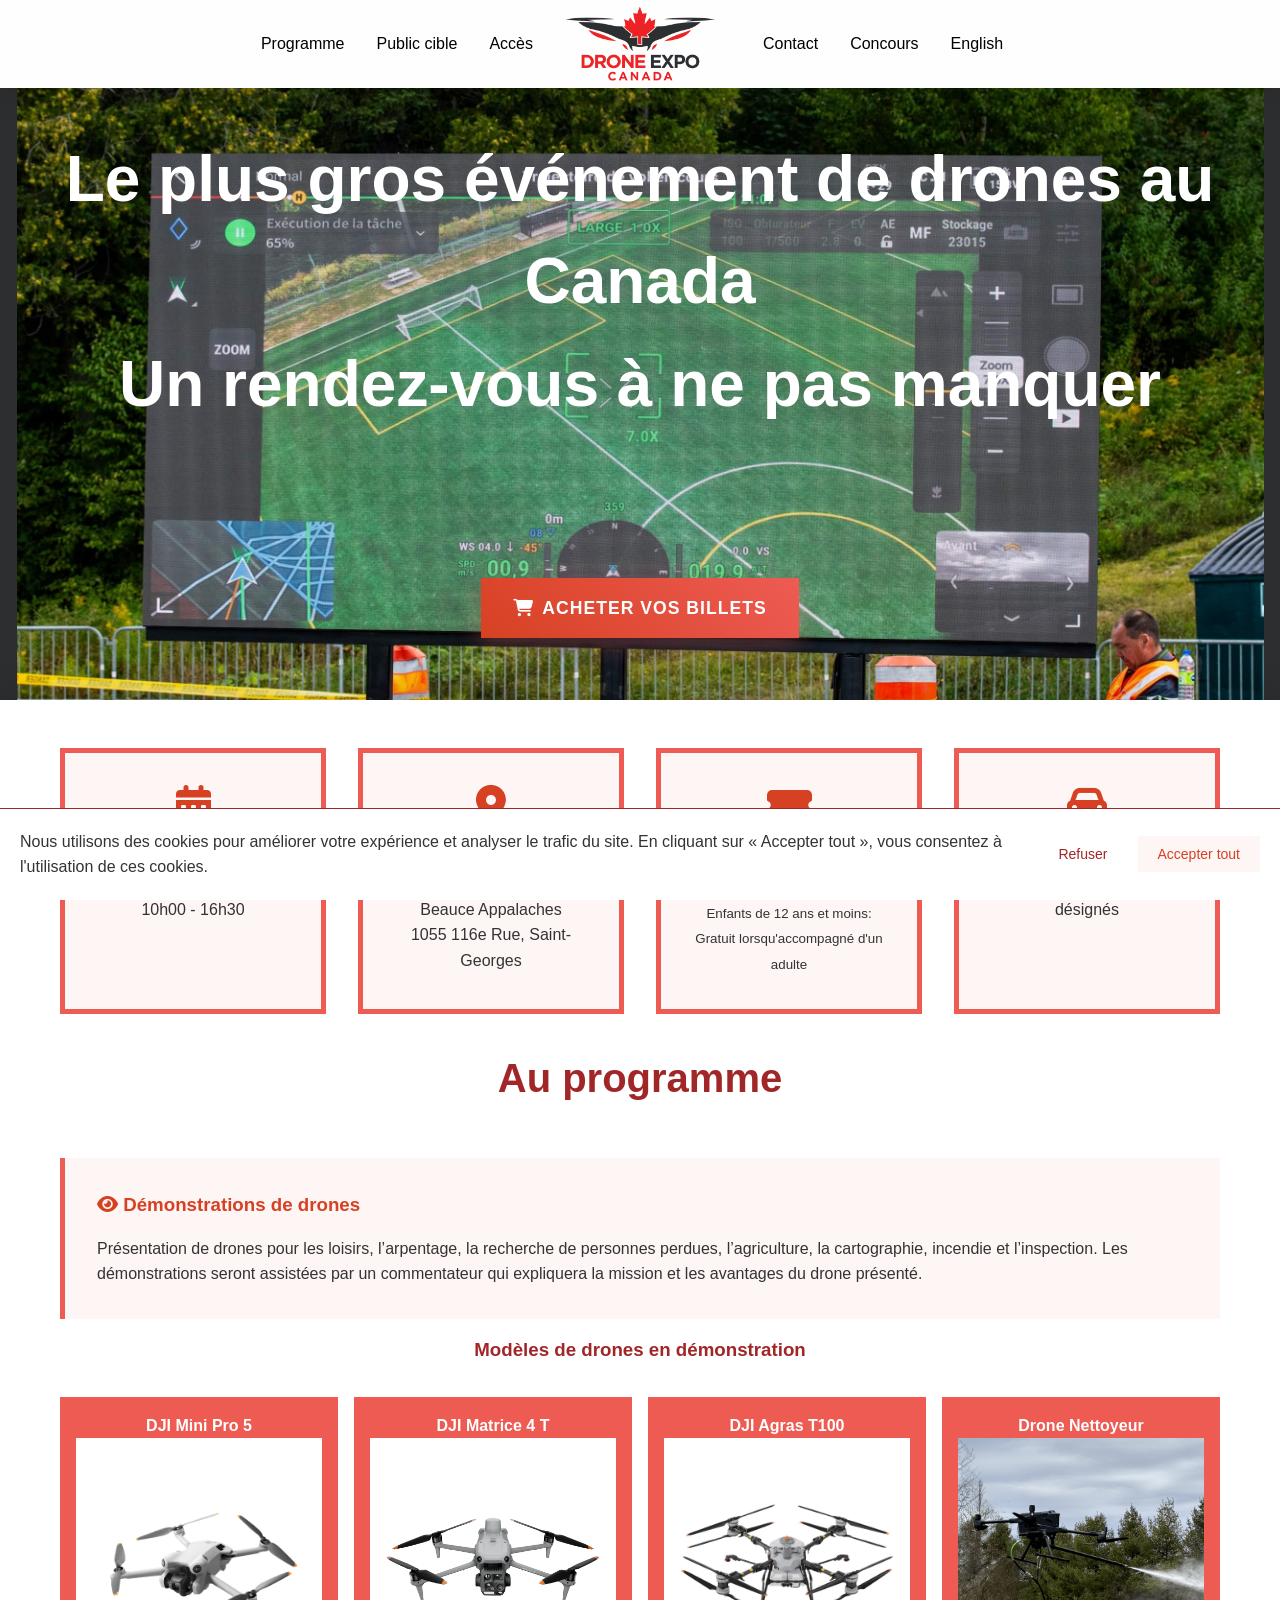
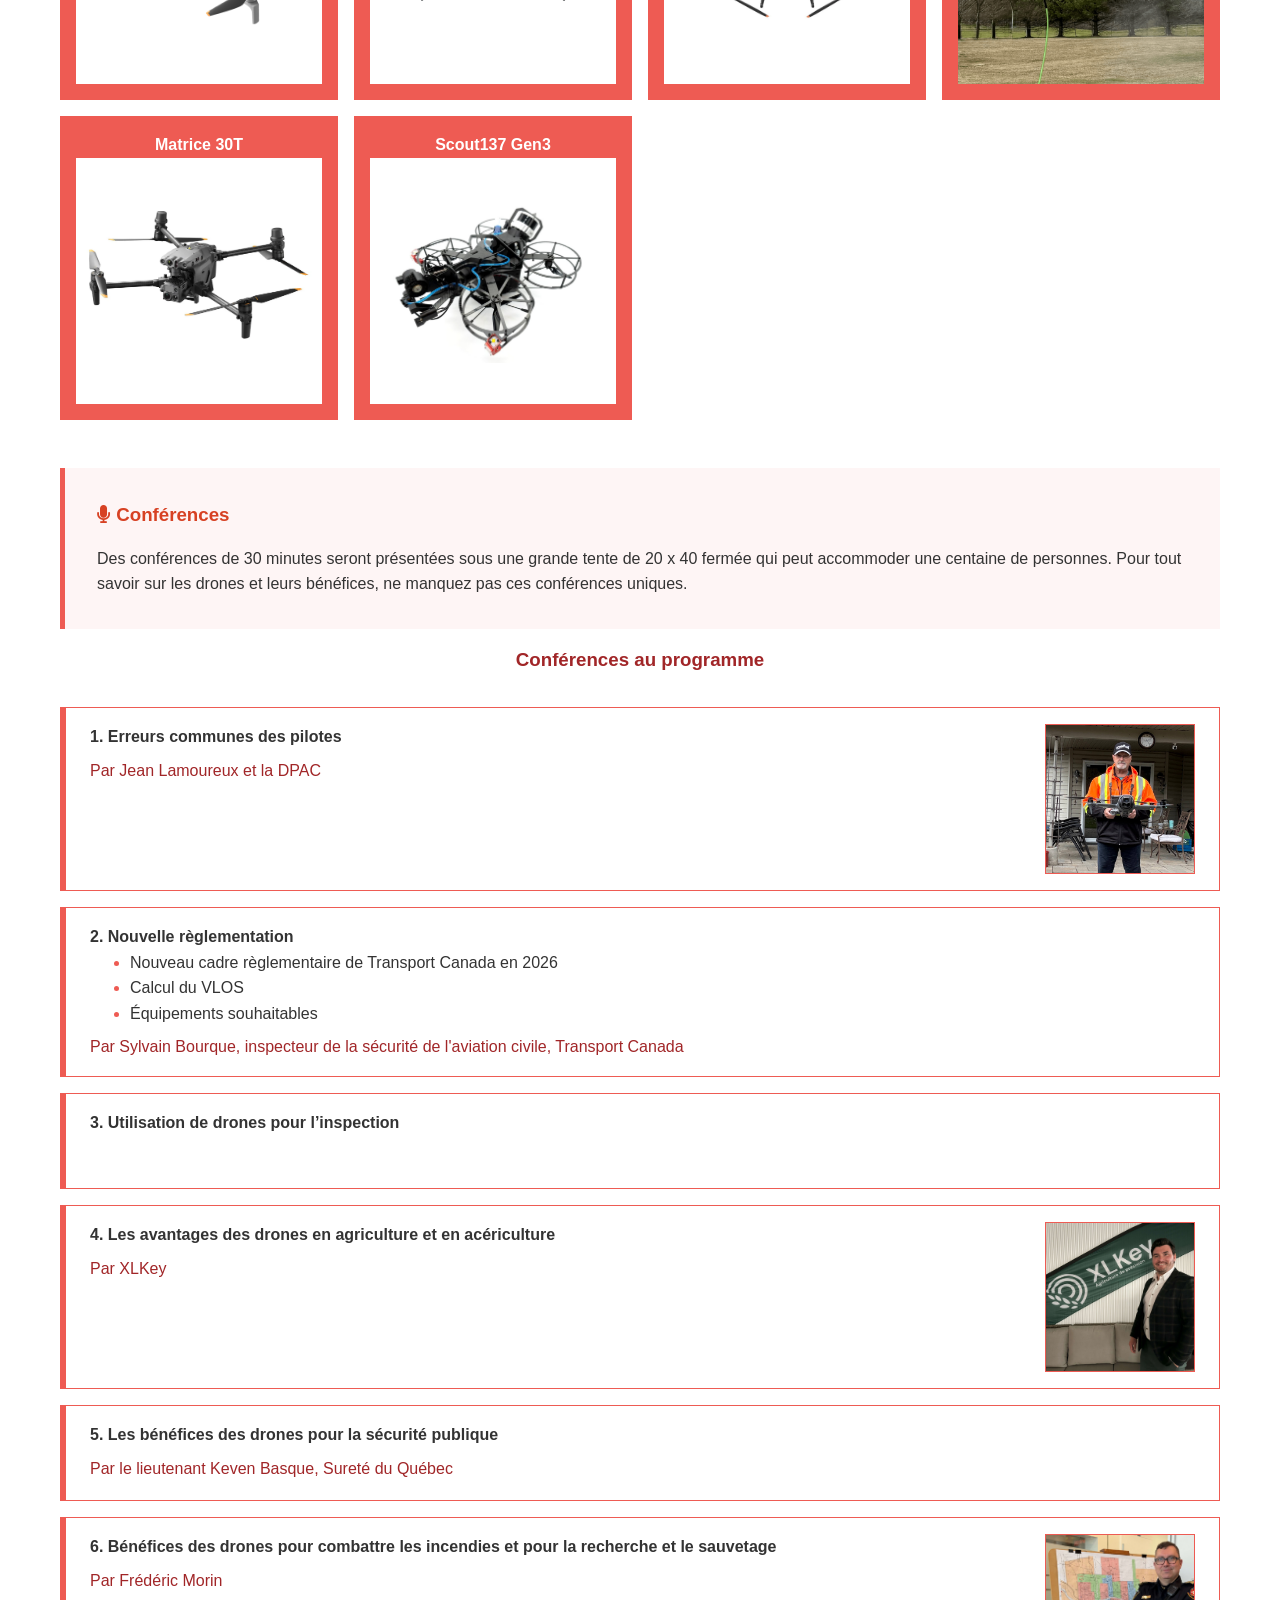
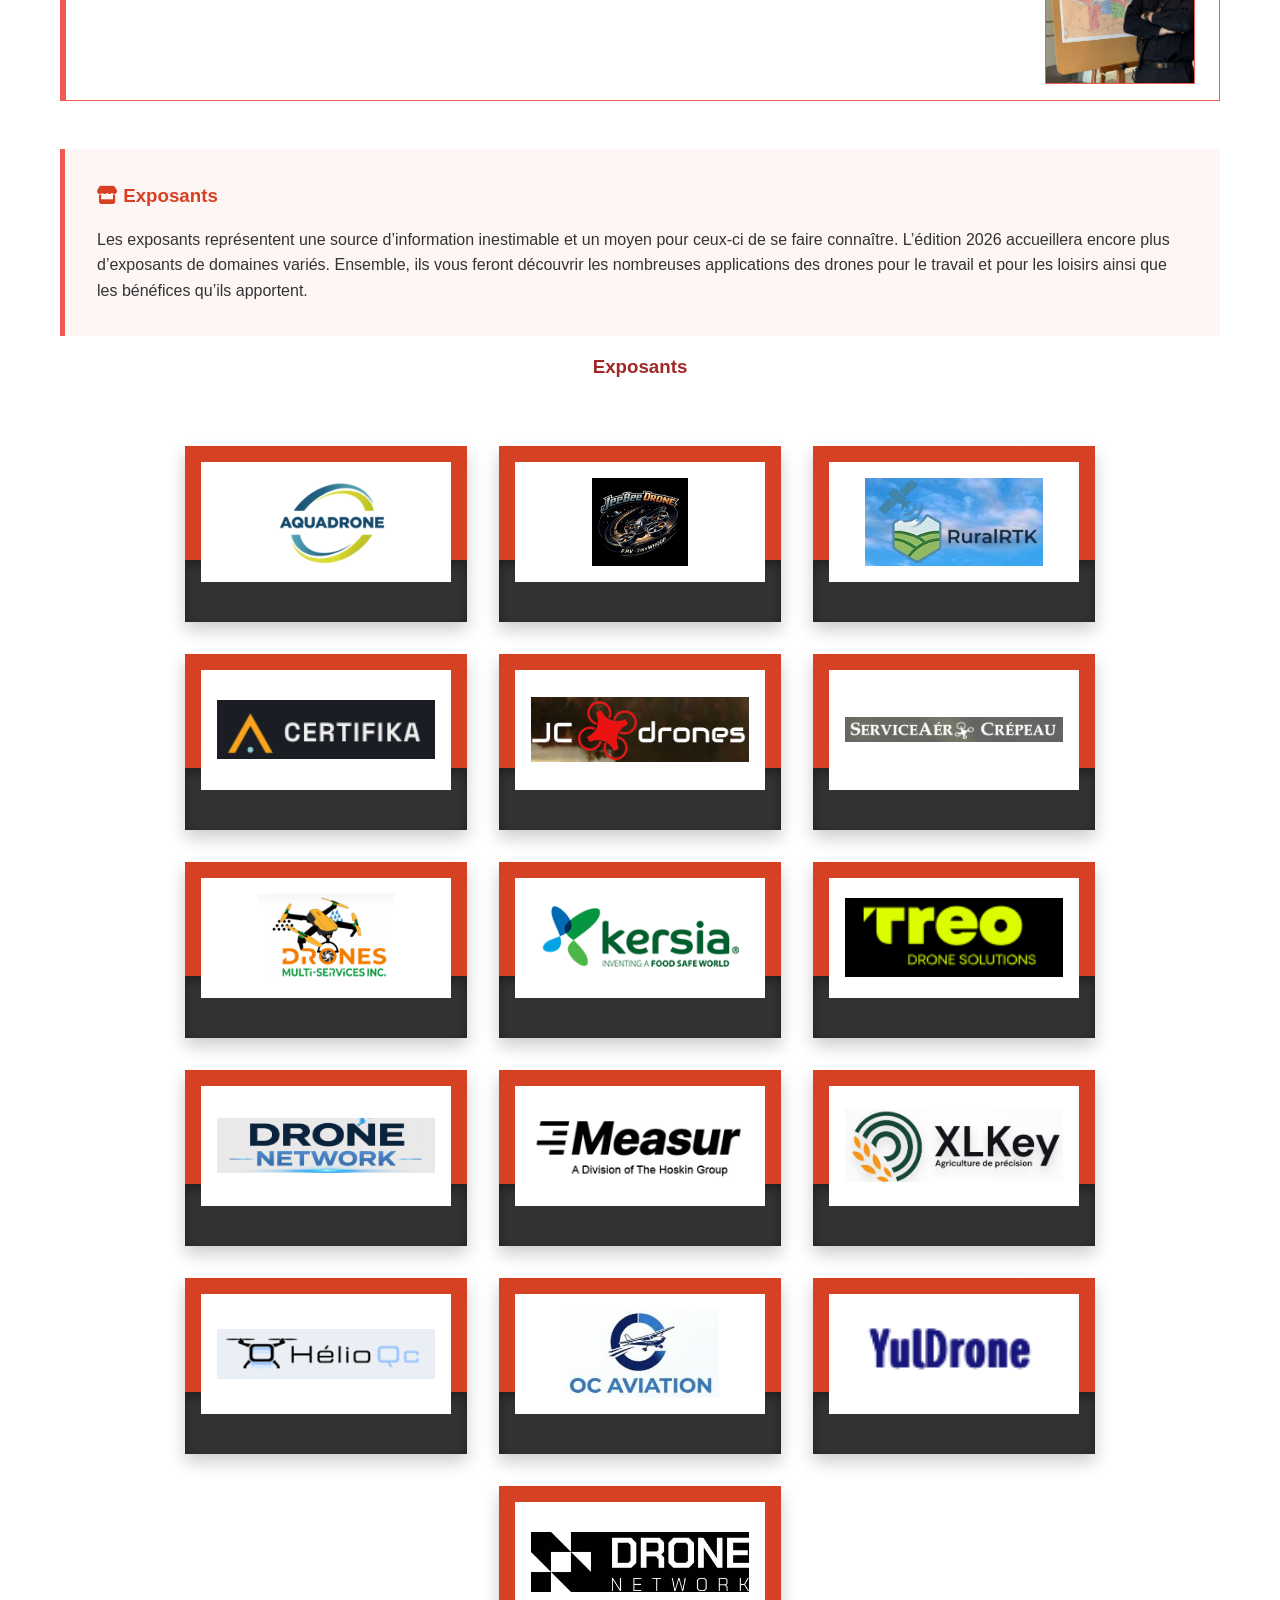
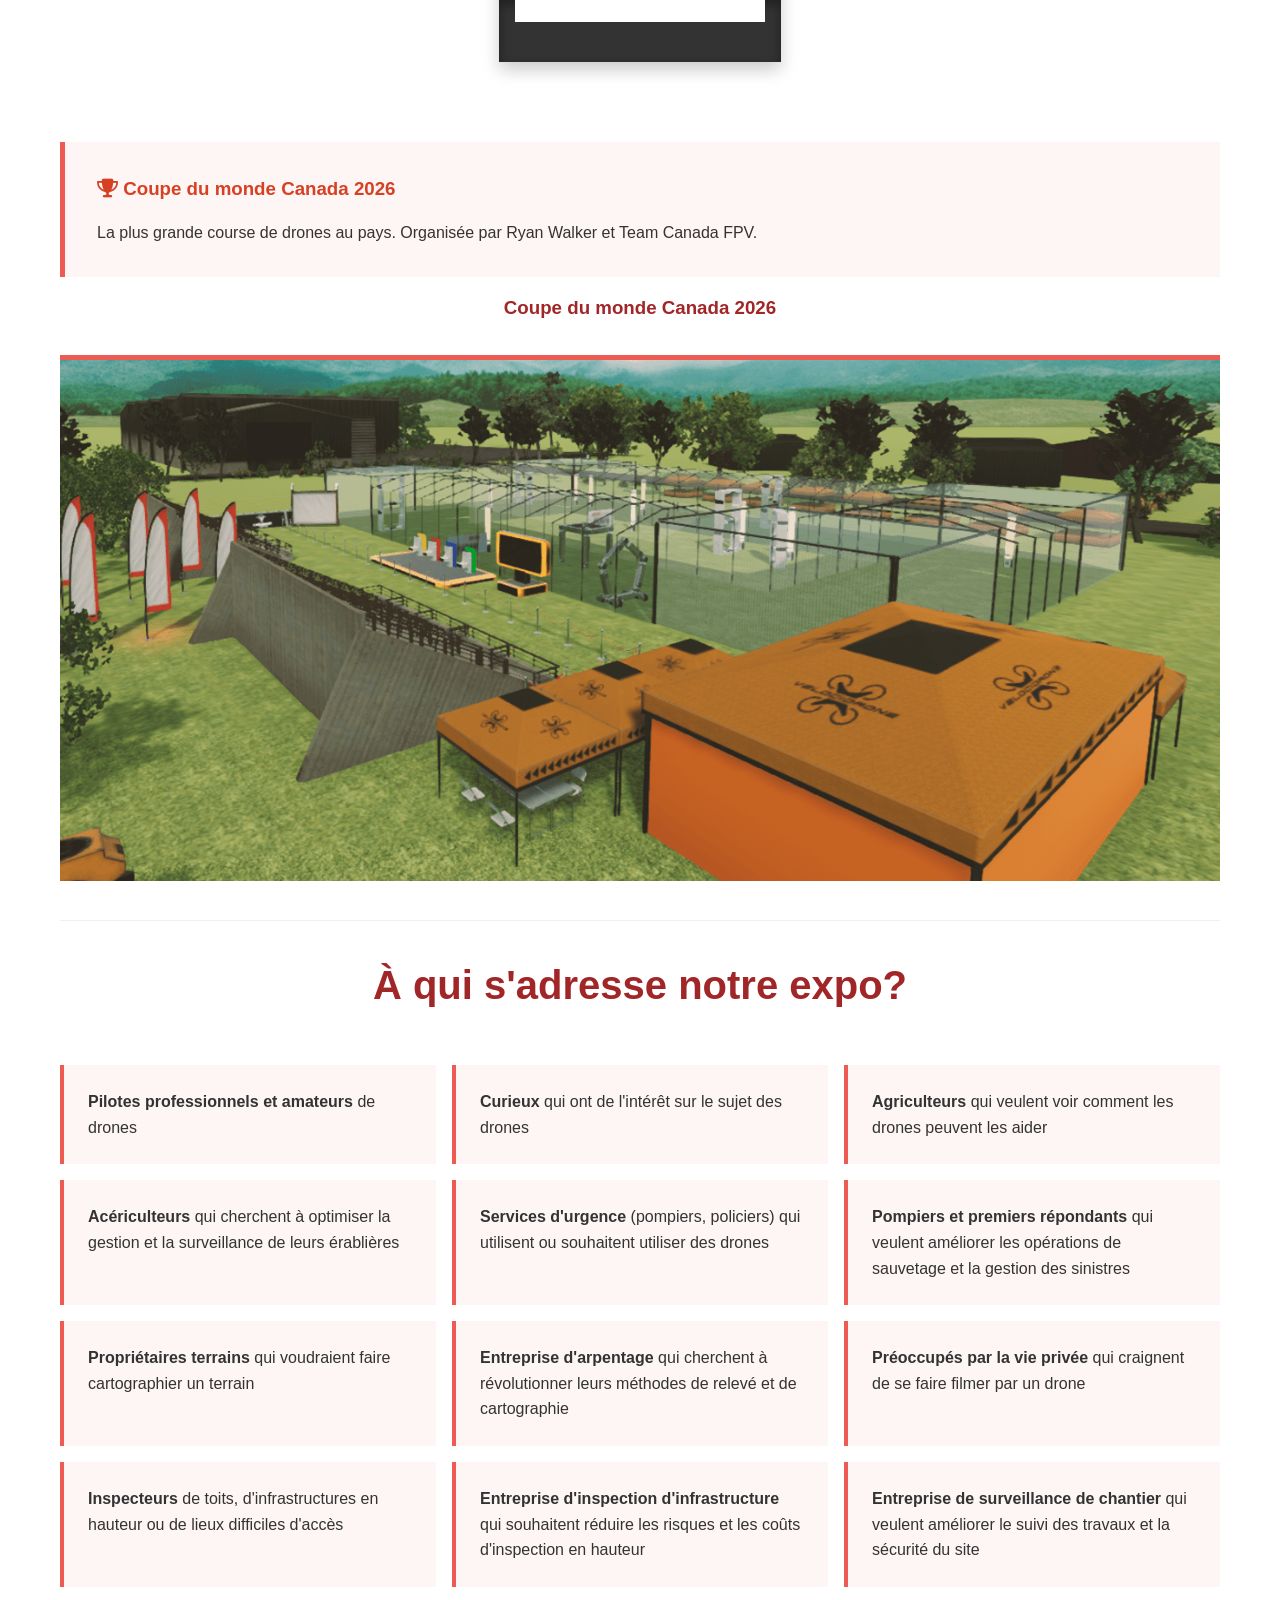
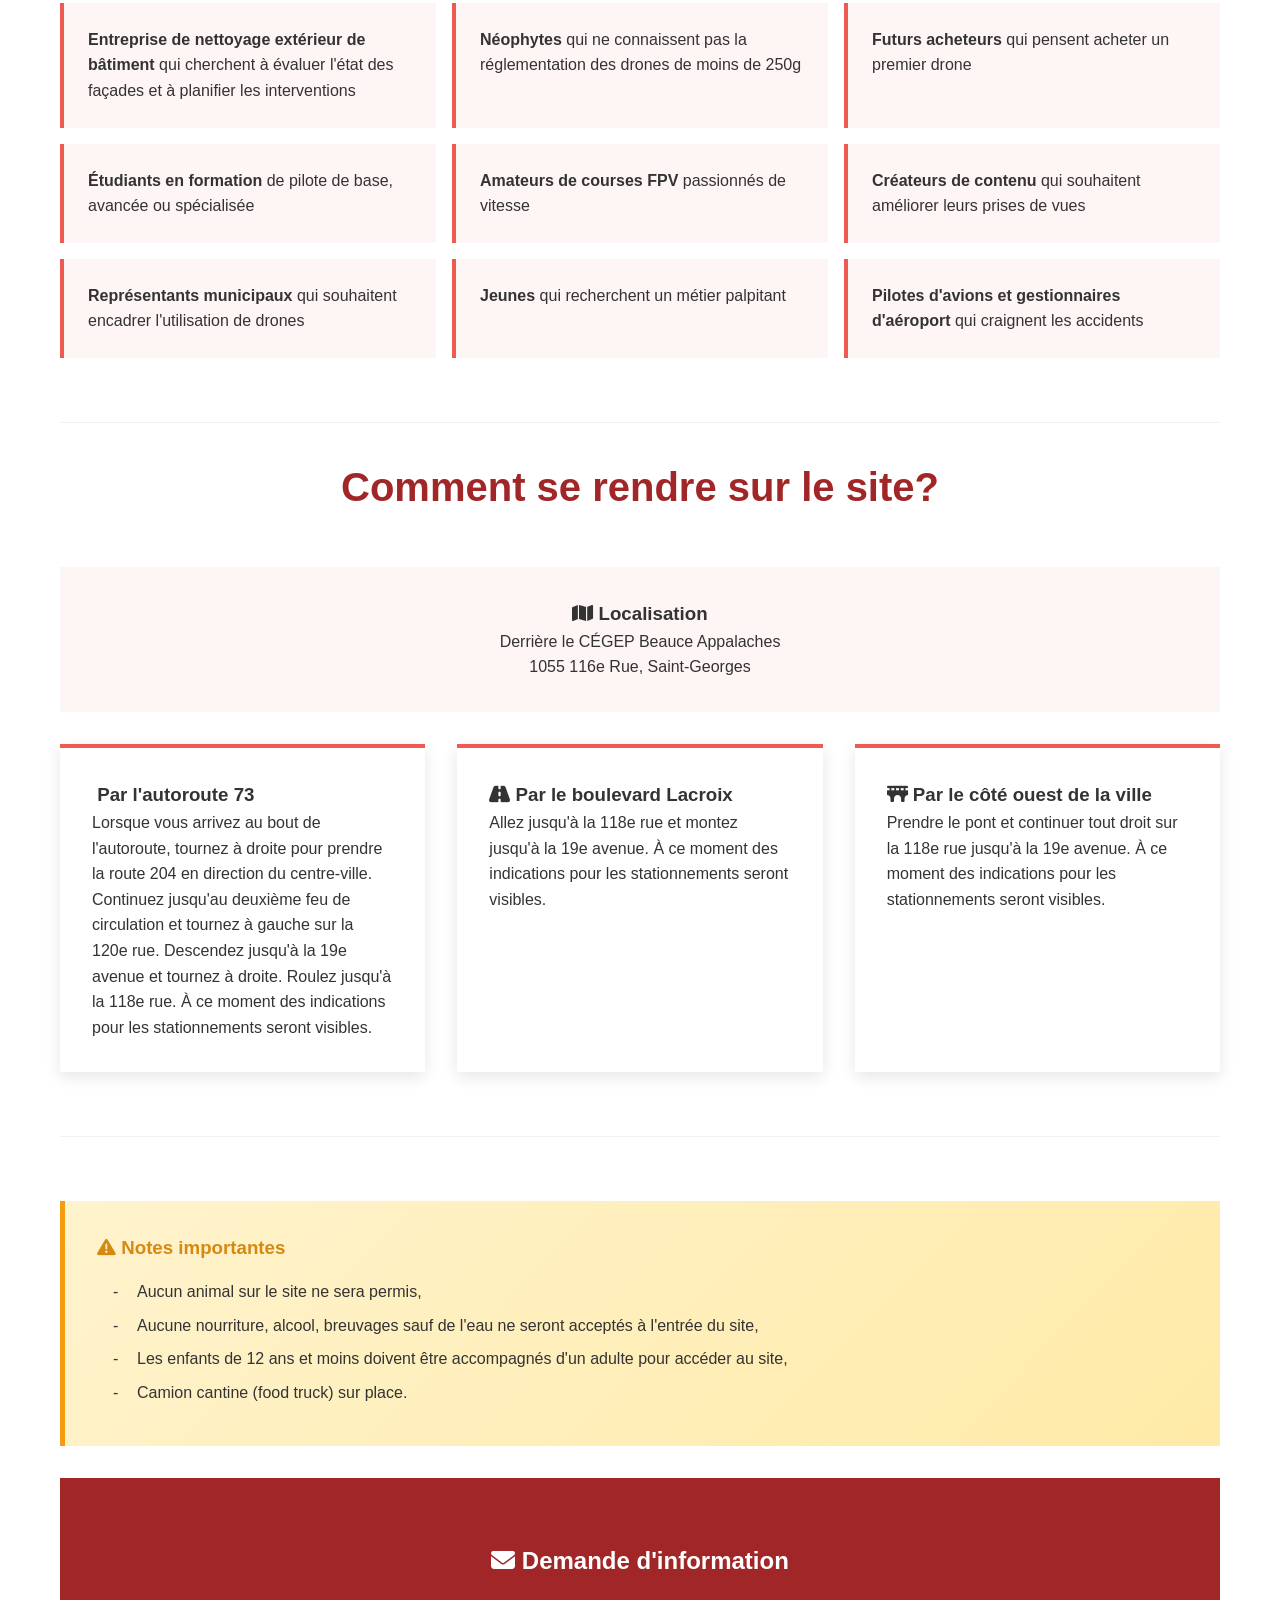
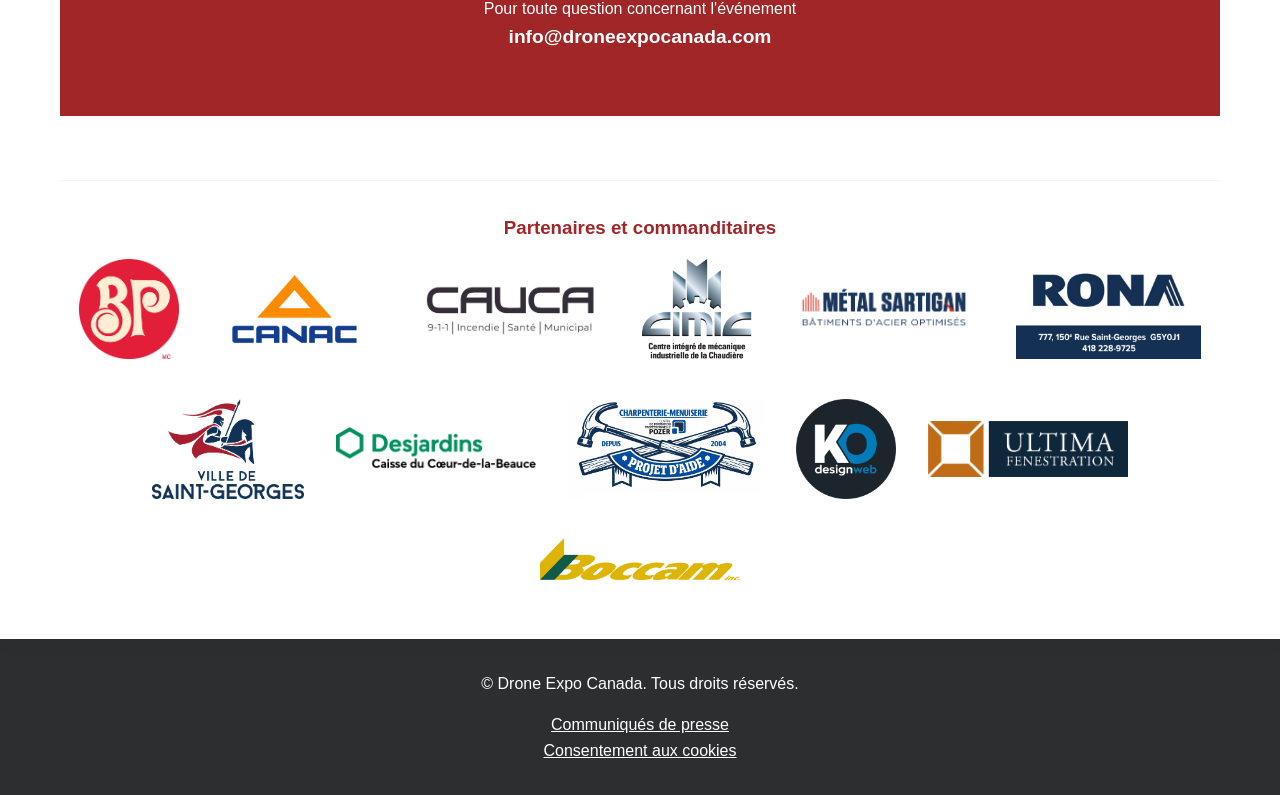
==== commit 14e70d32: "- Removed old font-awesome icons in conferences" ====
--- a/index.html
+++ b/index.html
@@ -226,14 +226,12 @@
                   <p lang="en"
                      class="conference-presenter">By Sylvain Bourque, Civil Aviation Security Inspector, Transport Canada</p>
                 </div>
-                <i class="far fa-dollar"></i>
               </div>
               <div class="conference">
                 <div>
                   <h4 lang="fr">3. Utilisation de drones pour l’inspection</h4>
                   <h4 lang="en">3. Use of Drones for Inspection (French)</h4>
                 </div>
-                <i style="transform: none" class="fas fa-magnifying-glass"></i>
               </div>
               <div class="conference">
                 <div>
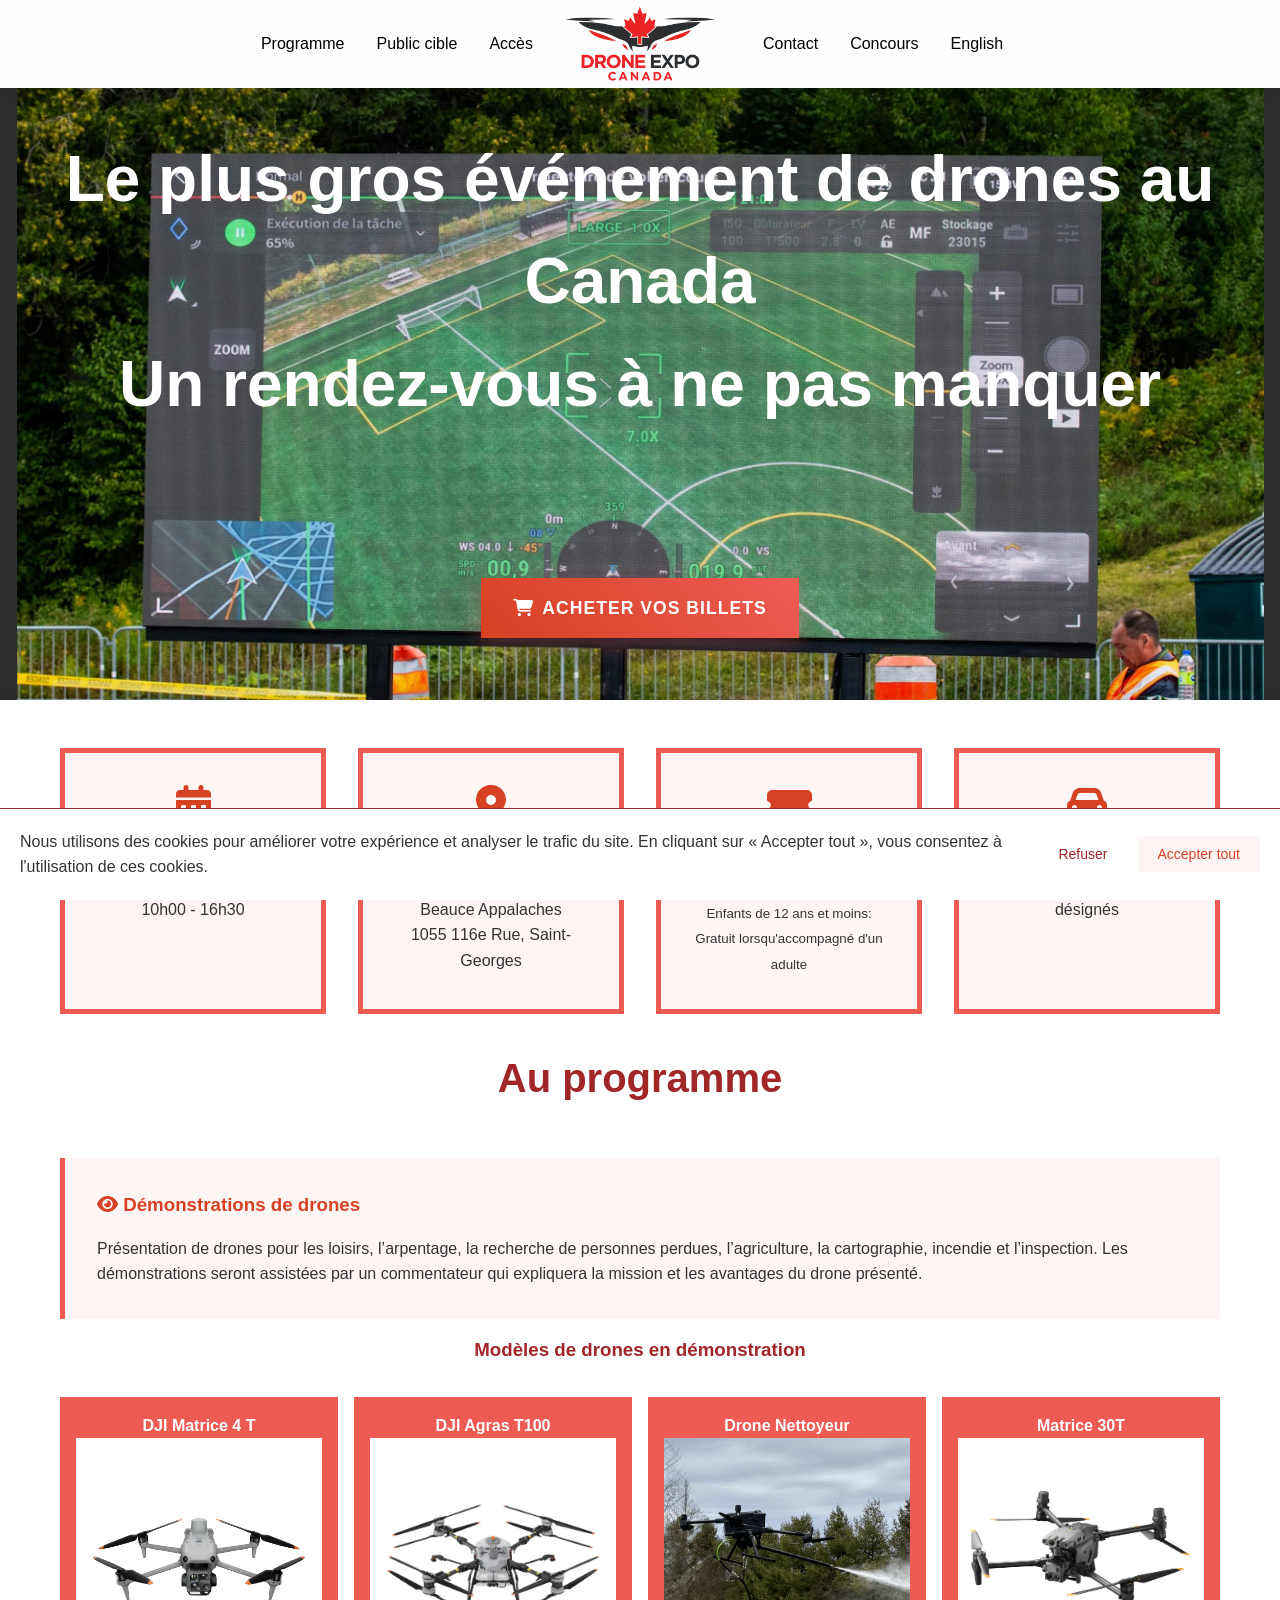
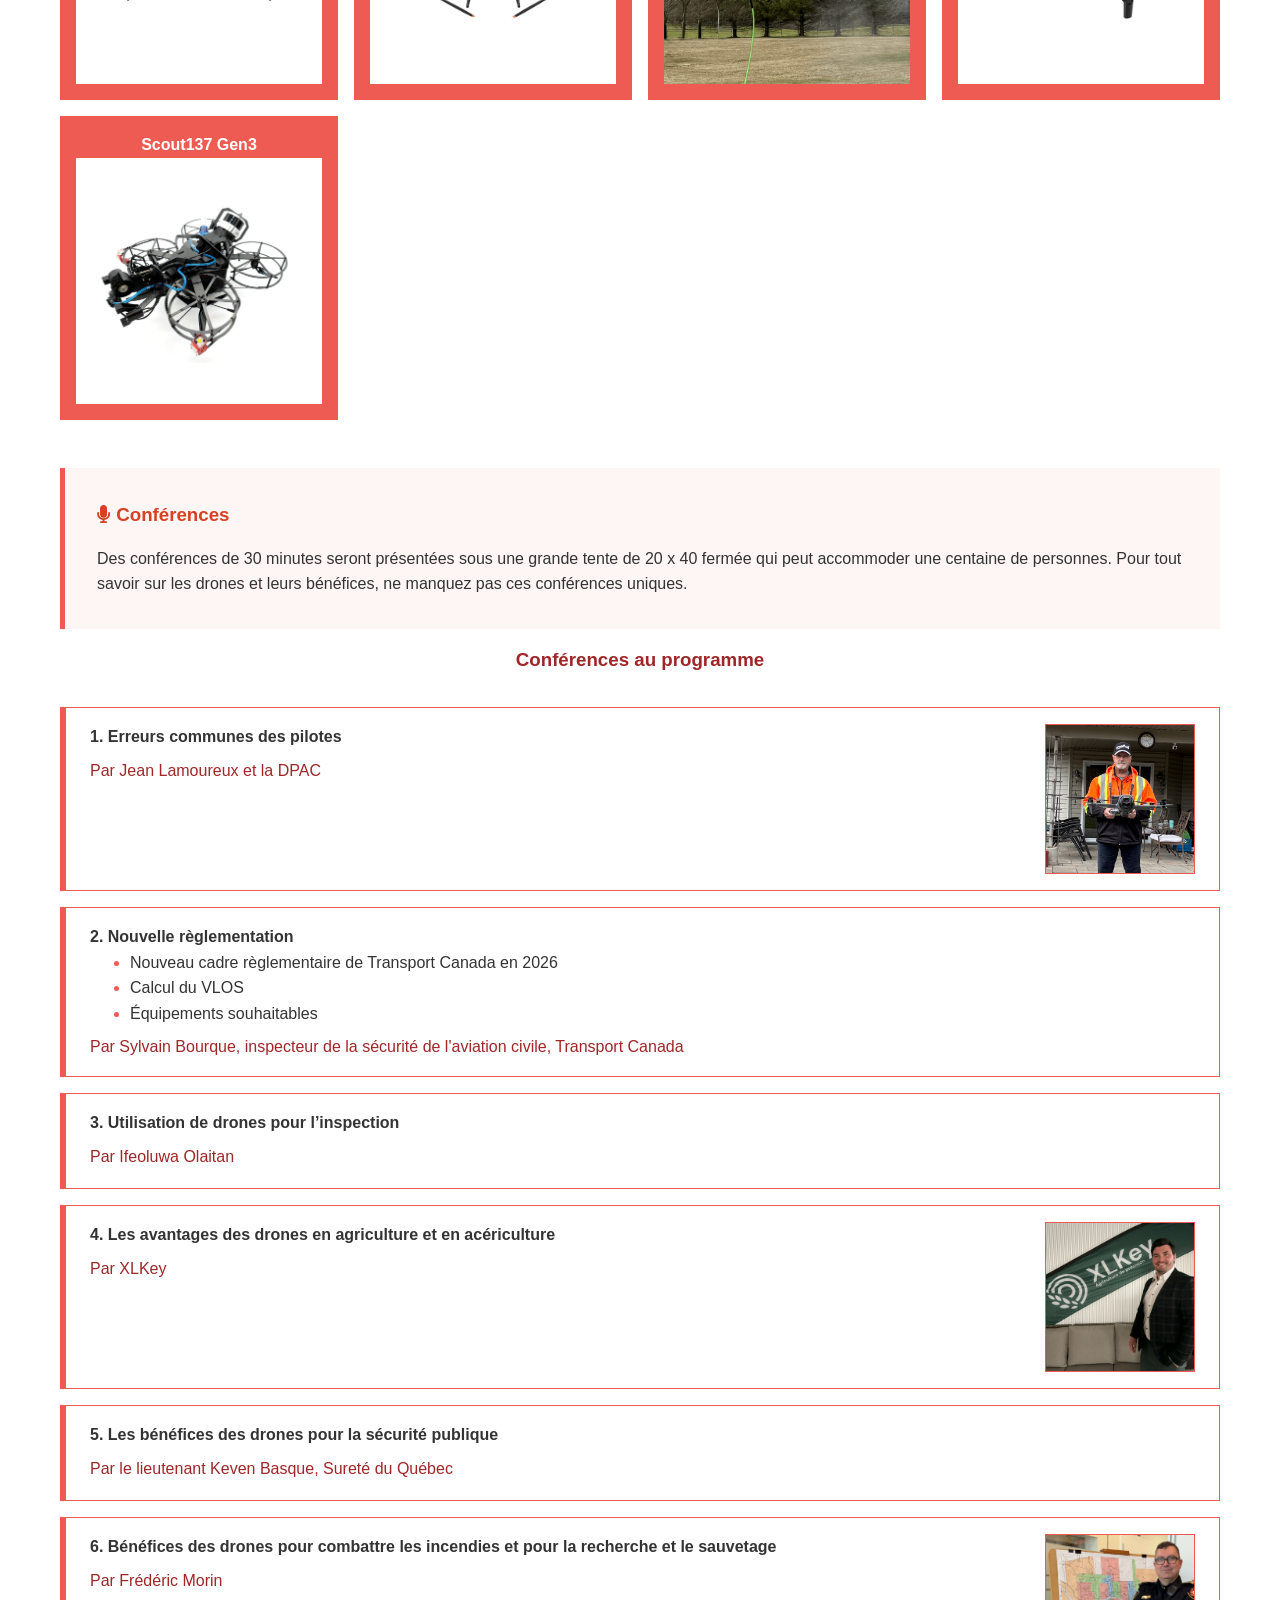
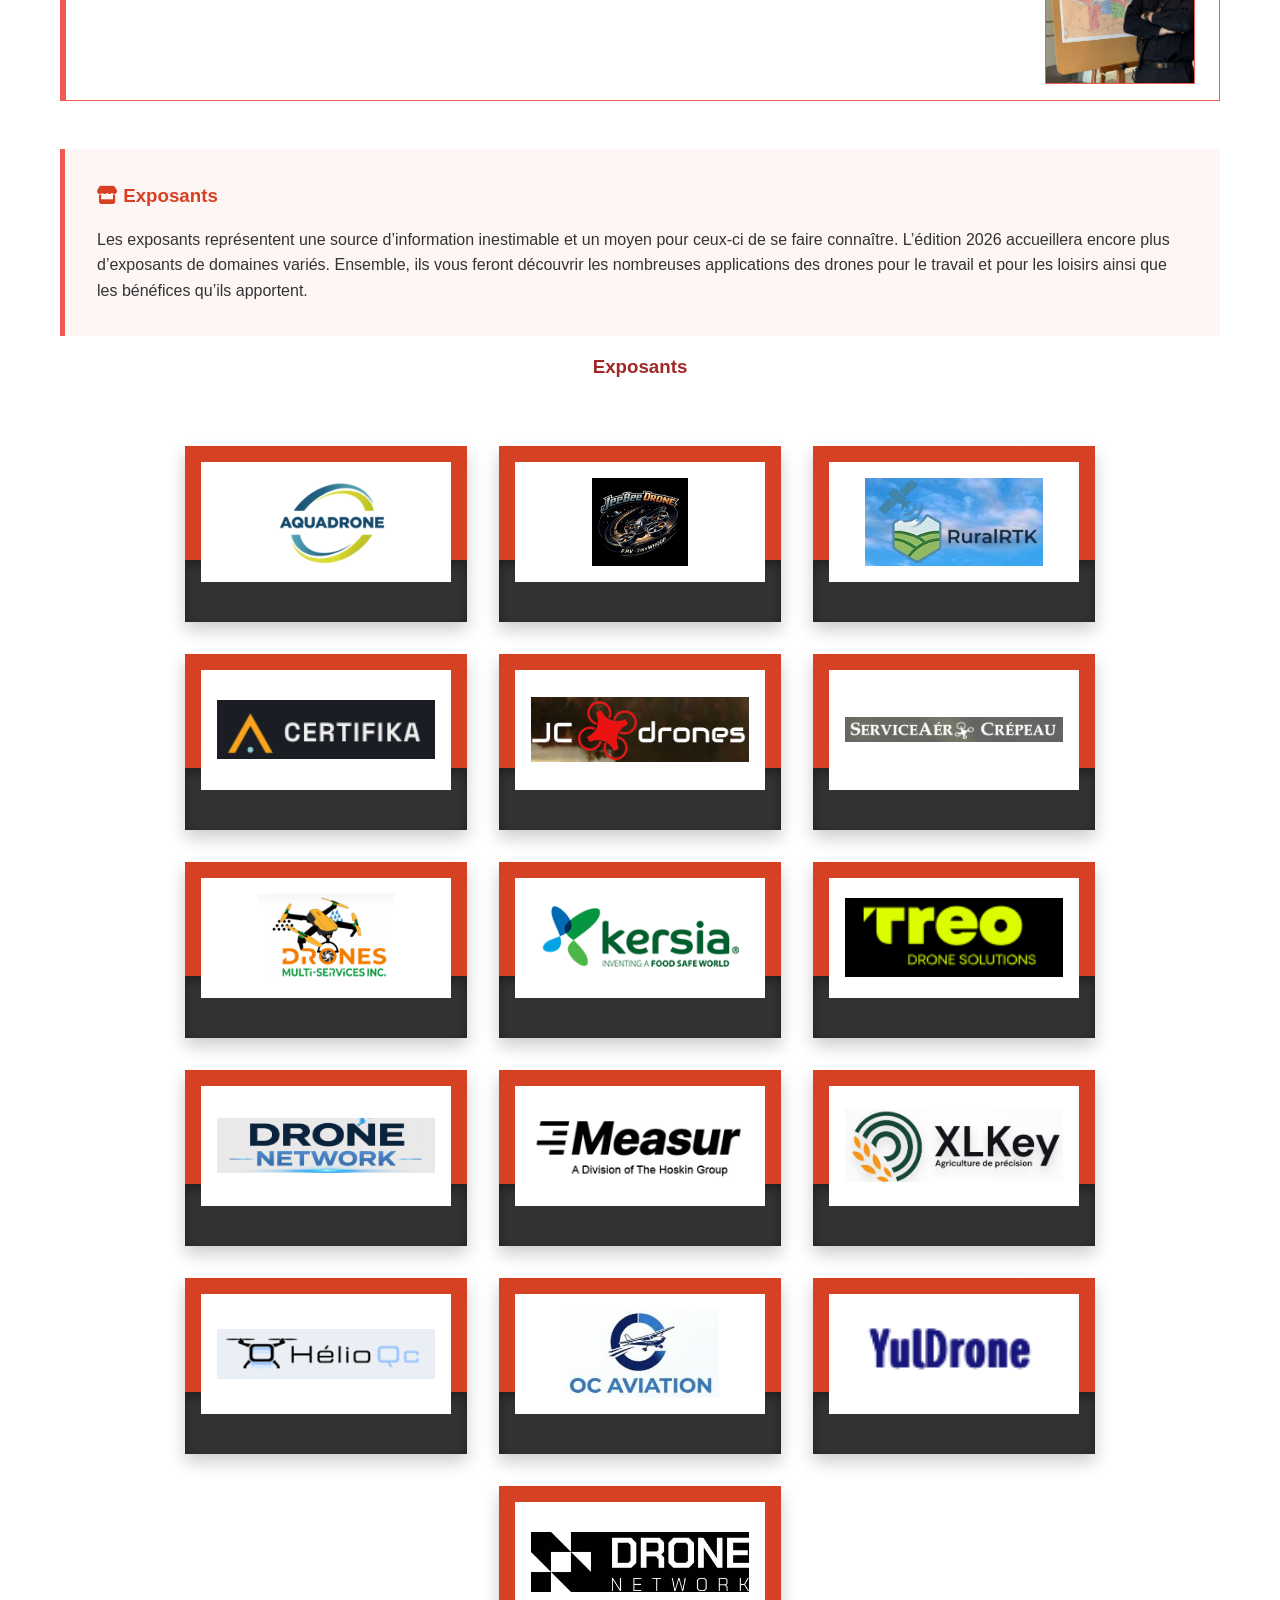
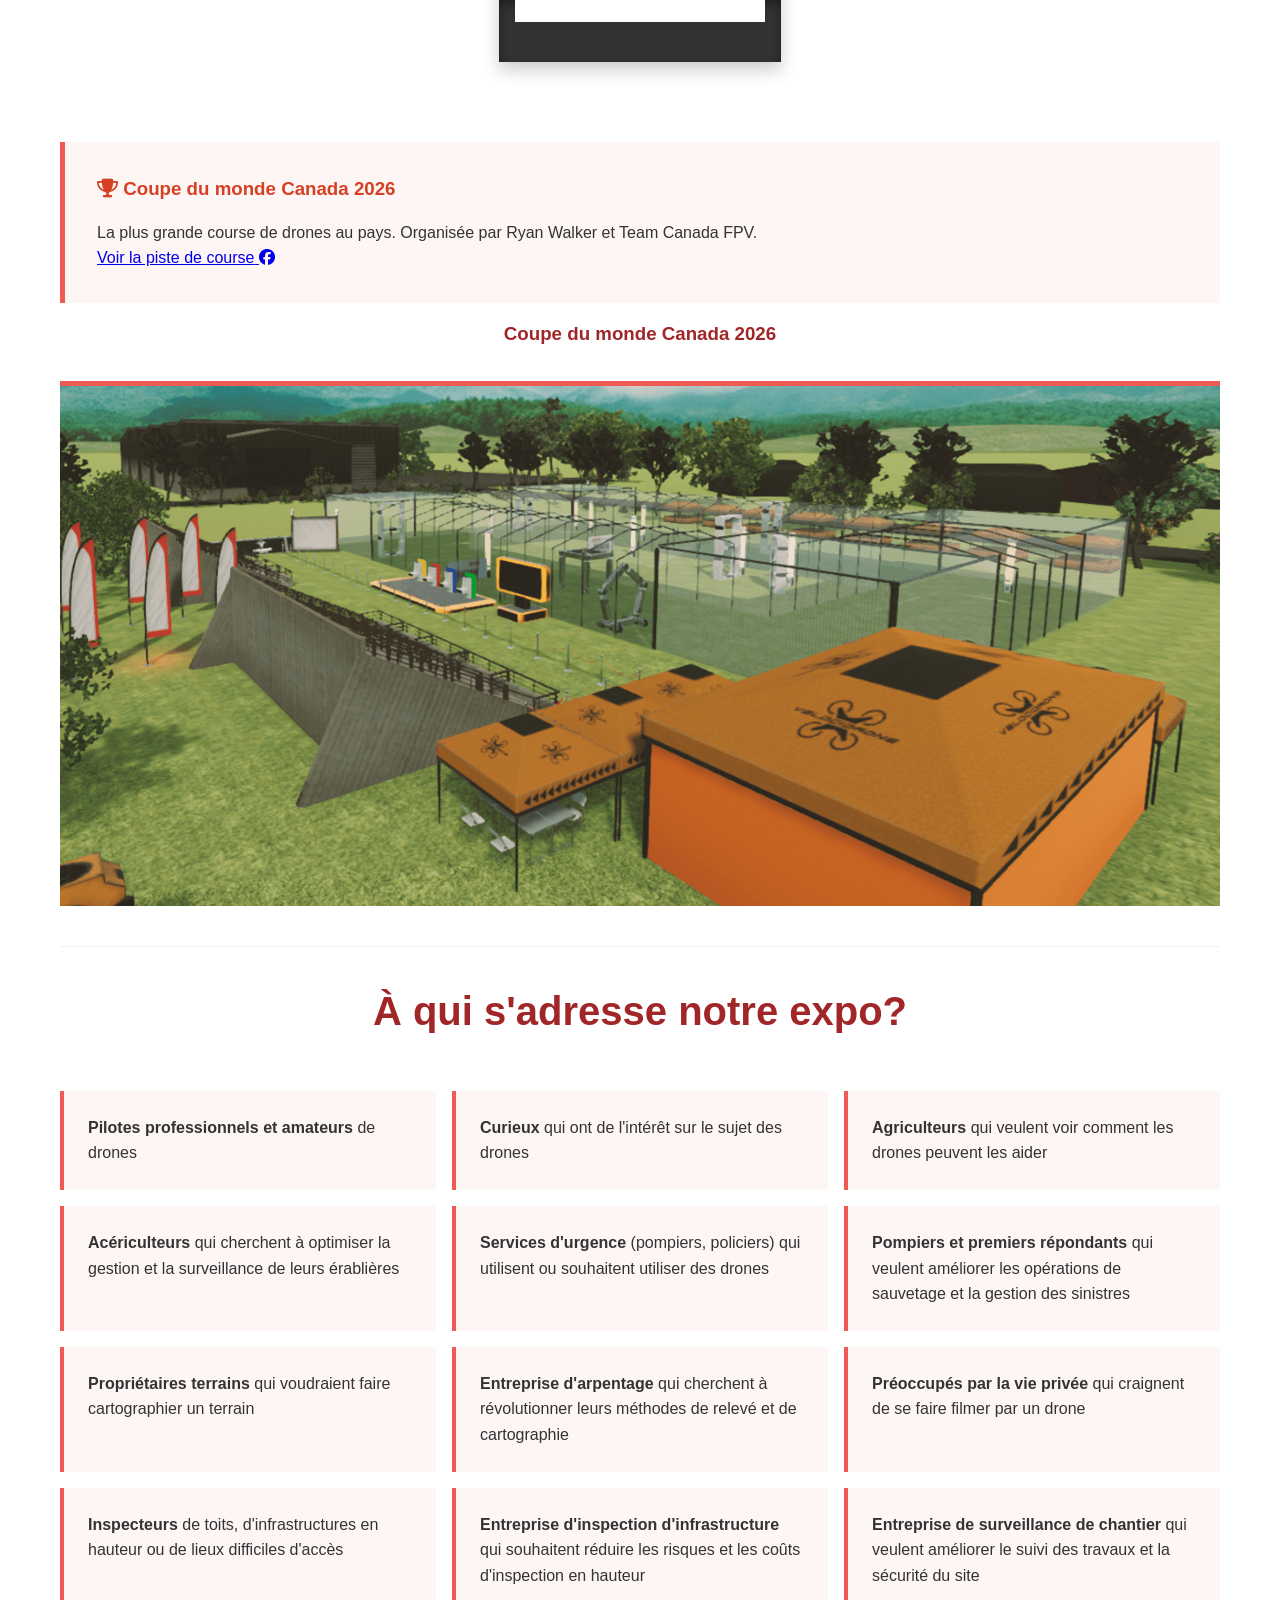
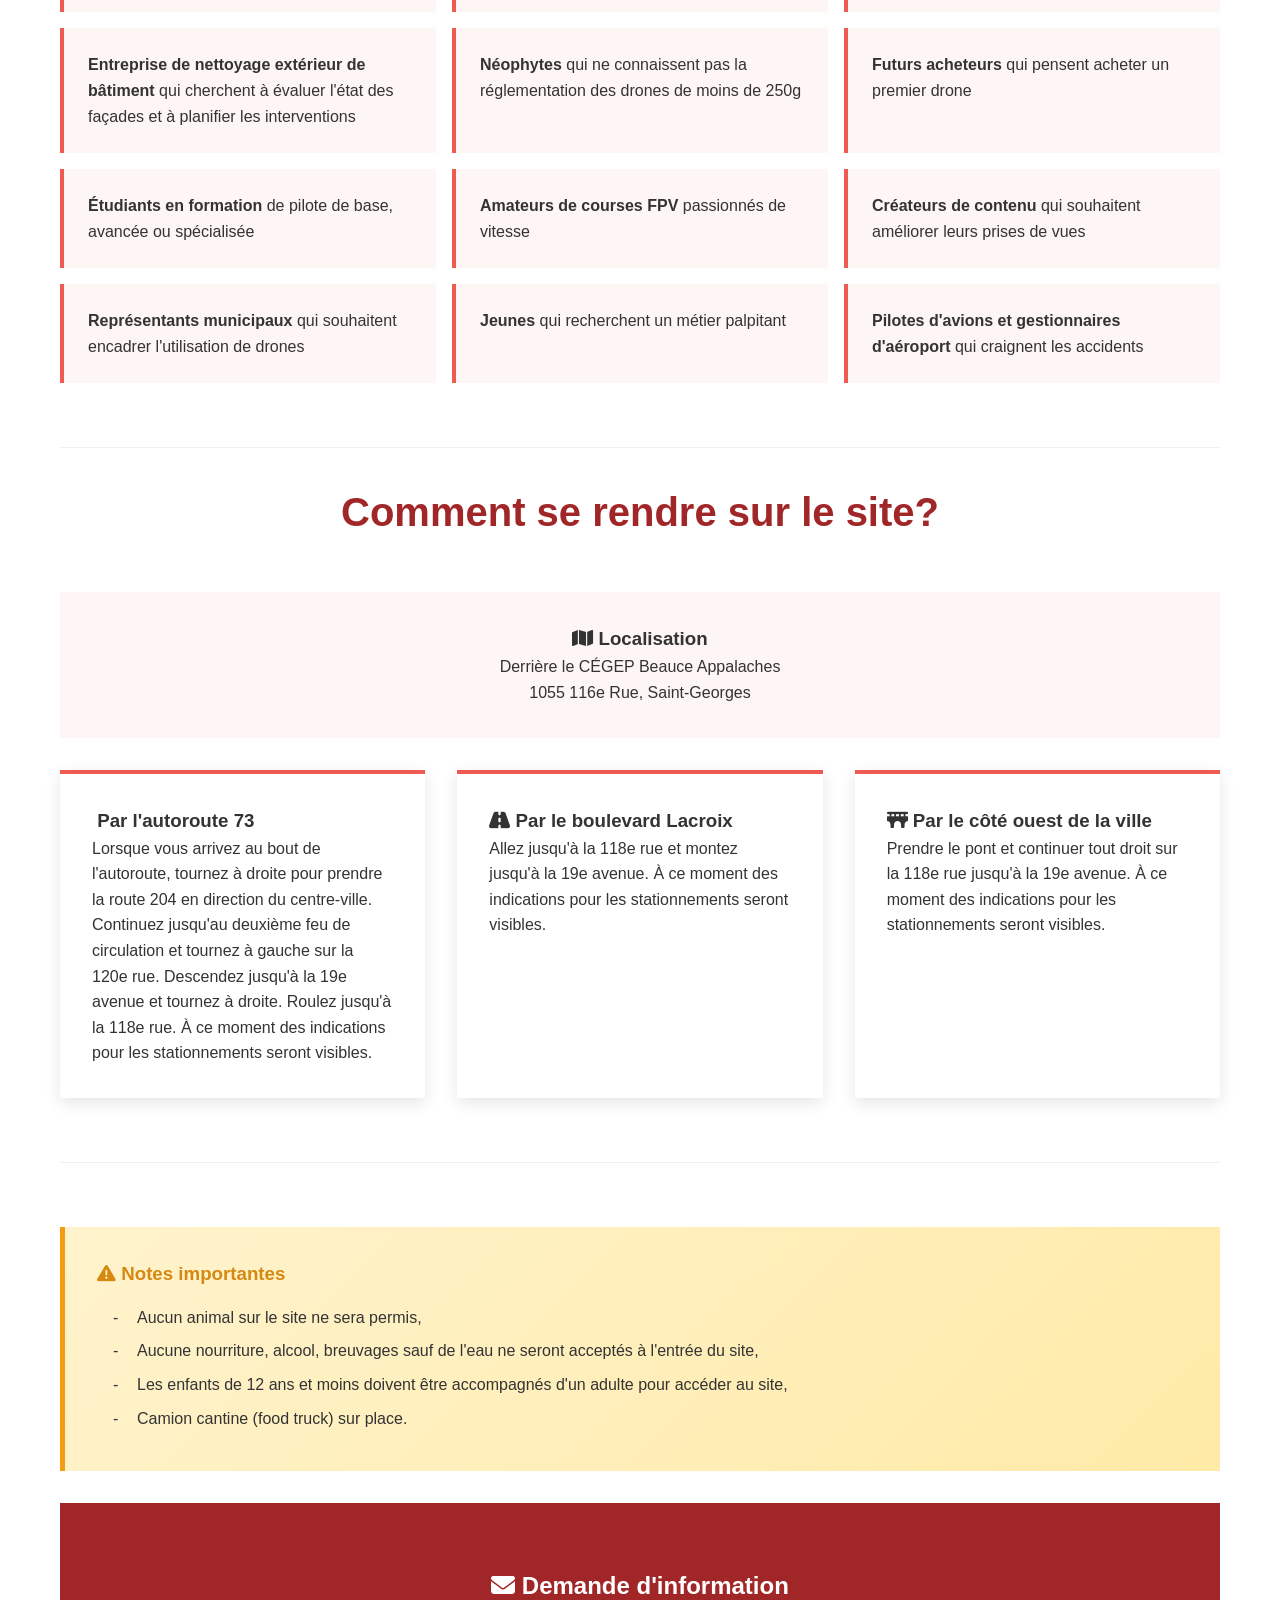
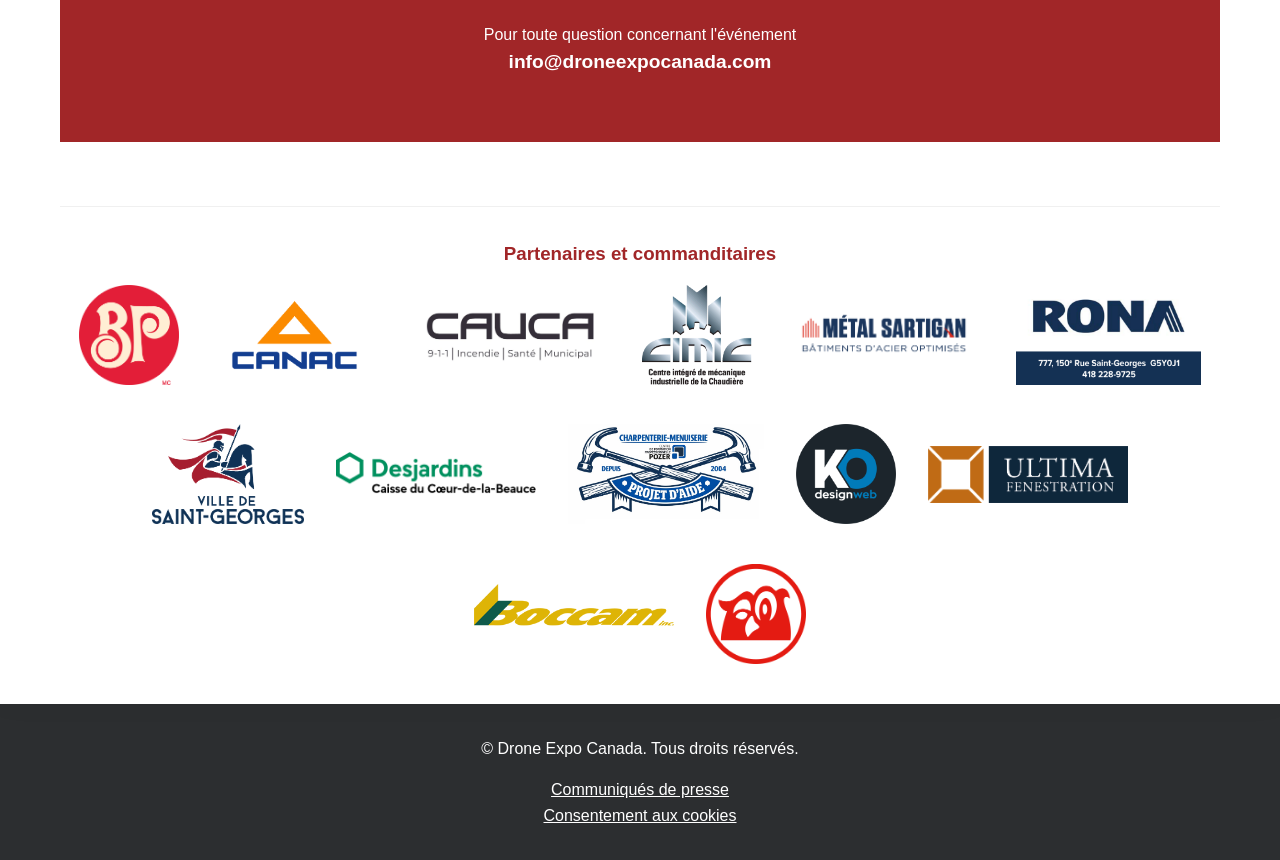
==== commit 5c4a6d9f: "- Added track link, sponsor and other minor changes" ====
--- a/index.html
+++ b/index.html
@@ -141,10 +141,6 @@
             <h3 lang="en" class="subsection-title">Drone Models on Display</h3>
             <div class="drone-models">
               <div class="drone-model">
-                DJI Mini Pro 5
-                <div class="drone-model-img" style="background-image: url('/assets/DJI Mini Pro 5.png')"></div>
-              </div>
-              <div class="drone-model">
                 DJI Matrice 4 T
                 <div class="drone-model-img" style="background-image: url('/assets/DJI Matrice 4 T.webp')"></div>
               </div>
@@ -199,7 +195,7 @@
               <div class="conference">
                 <div>
                   <h4 lang="fr">1. Erreurs communes des pilotes</h4>
-                  <h4 lang="en">1. Common Mistakes Made by Pilots (French)</h4>
+                  <h4 lang="en">1. Common Mistakes Made by Pilots (French translated in English)</h4>
                   <p lang="fr" class="conference-presenter">Par Jean Lamoureux et la DPAC</p>
                   <p lang="en" class="conference-presenter">By Jean Lamoureux and the DPAC</p>
                 </div>
@@ -210,7 +206,7 @@
               <div class="conference">
                 <div>
                   <h4 lang="fr">2. Nouvelle règlementation</h4>
-                  <h4 lang="en">2. New Regulations (French)</h4>
+                  <h4 lang="en">2. New Regulations (French translated in English)</h4>
                   <ul lang="fr" class="conference-points">
                     <li>Nouveau cadre règlementaire de Transport Canada en 2026</li>
                     <li>Calcul du VLOS</li>
@@ -230,13 +226,16 @@
               <div class="conference">
                 <div>
                   <h4 lang="fr">3. Utilisation de drones pour l’inspection</h4>
-                  <h4 lang="en">3. Use of Drones for Inspection (French)</h4>
+                  <h4 lang="en">3. Use of Drones for Inspection (French translated in English)</h4>
+                  <p lang="fr" class="conference-presenter">Par Ifeoluwa Olaitan</p>
+                  <p lang="en" class="conference-presenter">By Ifeoluwa Olaitan</p>
                 </div>
               </div>
               <div class="conference">
                 <div>
                   <h4 lang="fr">4. Les avantages des drones en agriculture et en acériculture</h4>
-                  <h4 lang="en">4. The Advantages of Drones in Agriculture and Maple Syrup Production (French)</h4>
+                  <h4
+                    lang="en">4. The Advantages of Drones in Agriculture and Maple Syrup Production (French translated in English)</h4>
                   <p lang="fr" class="conference-presenter">Par XLKey</p>
                   <p lang="en" class="conference-presenter">By XLKey</p>
                 </div>
@@ -247,7 +246,7 @@
               <div class="conference">
                 <div>
                   <h4 lang="fr">5. Les bénéfices des drones pour la sécurité publique</h4>
-                  <h4 lang="en">5. The Benefits of Drones for Public Safety (French)</h4>
+                  <h4 lang="en">5. The Benefits of Drones for Public Safety (French translated in English)</h4>
                   <p lang="fr" class="conference-presenter">Par le lieutenant Keven Basque, Sureté du Québec</p>
                   <p lang="en" class="conference-presenter">By Lieutenant Keven Basque, Sureté du Québec</p>
                 </div>
@@ -256,7 +255,8 @@
                 <div>
                   <h4
                     lang="fr">6. Bénéfices des drones pour combattre les incendies et pour la recherche et le sauvetage</h4>
-                  <h4 lang="en">6. Benefits of Drones for Fighting Fires and for Search and Rescue (French)</h4>
+                  <h4
+                    lang="en">6. Benefits of Drones for Fighting Fires and for Search and Rescue (French translated in English)</h4>
                   <p lang="fr" class="conference-presenter">Par Frédéric Morin</p>
                   <p lang="en" class="conference-presenter">By Frédéric Morin</p>
                 </div>
@@ -416,6 +416,11 @@
                 lang="en">World Cup Canada 2026</span></h3>
               <p lang="fr">La plus grande course de drones au pays. Organisée par Ryan Walker et Team Canada FPV.</p>
               <p lang="en">The biggest drone race in the country. Organized by Ryan Walker and Team Canada FPV.</p>
+              <a href="https://www.facebook.com/reel/2102891173628675" target="_blank">
+                <span lang="fr">Voir la piste de course</span>
+                <span lang="en">View race track</span>
+                <i class="fa-brands fa-facebook"></i>
+              </a>
             </div>
 
             <h3 lang="fr" class="subsection-title">Coupe du monde Canada 2026</h3>
@@ -675,6 +680,9 @@
             </li>
             <li class="sponsor">
               <img src="/assets/sponsor/boccam.png" alt="Boccam">
+            </li>
+            <li class="sponsor">
+              <img src="/assets/sponsor/couchetard.webp" alt="Couche-Tard">
             </li>
           </ul>
         </section>
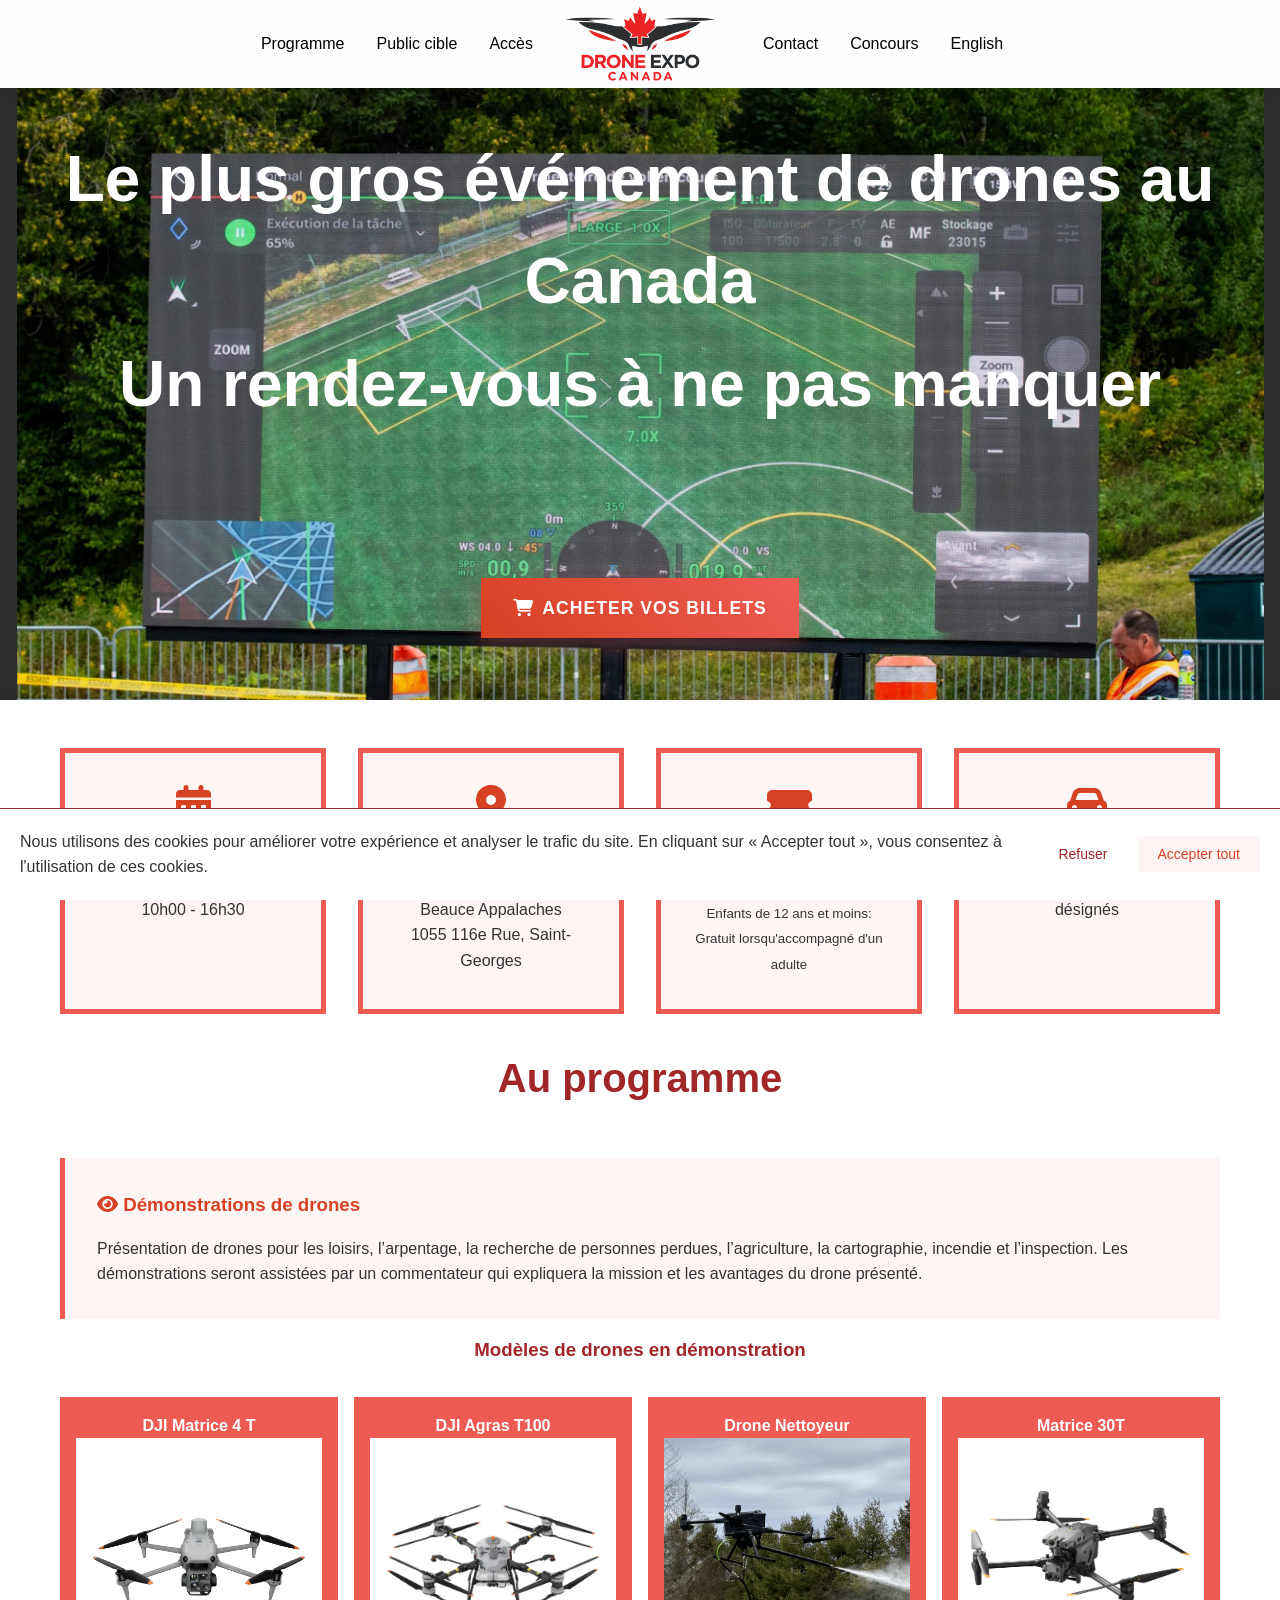
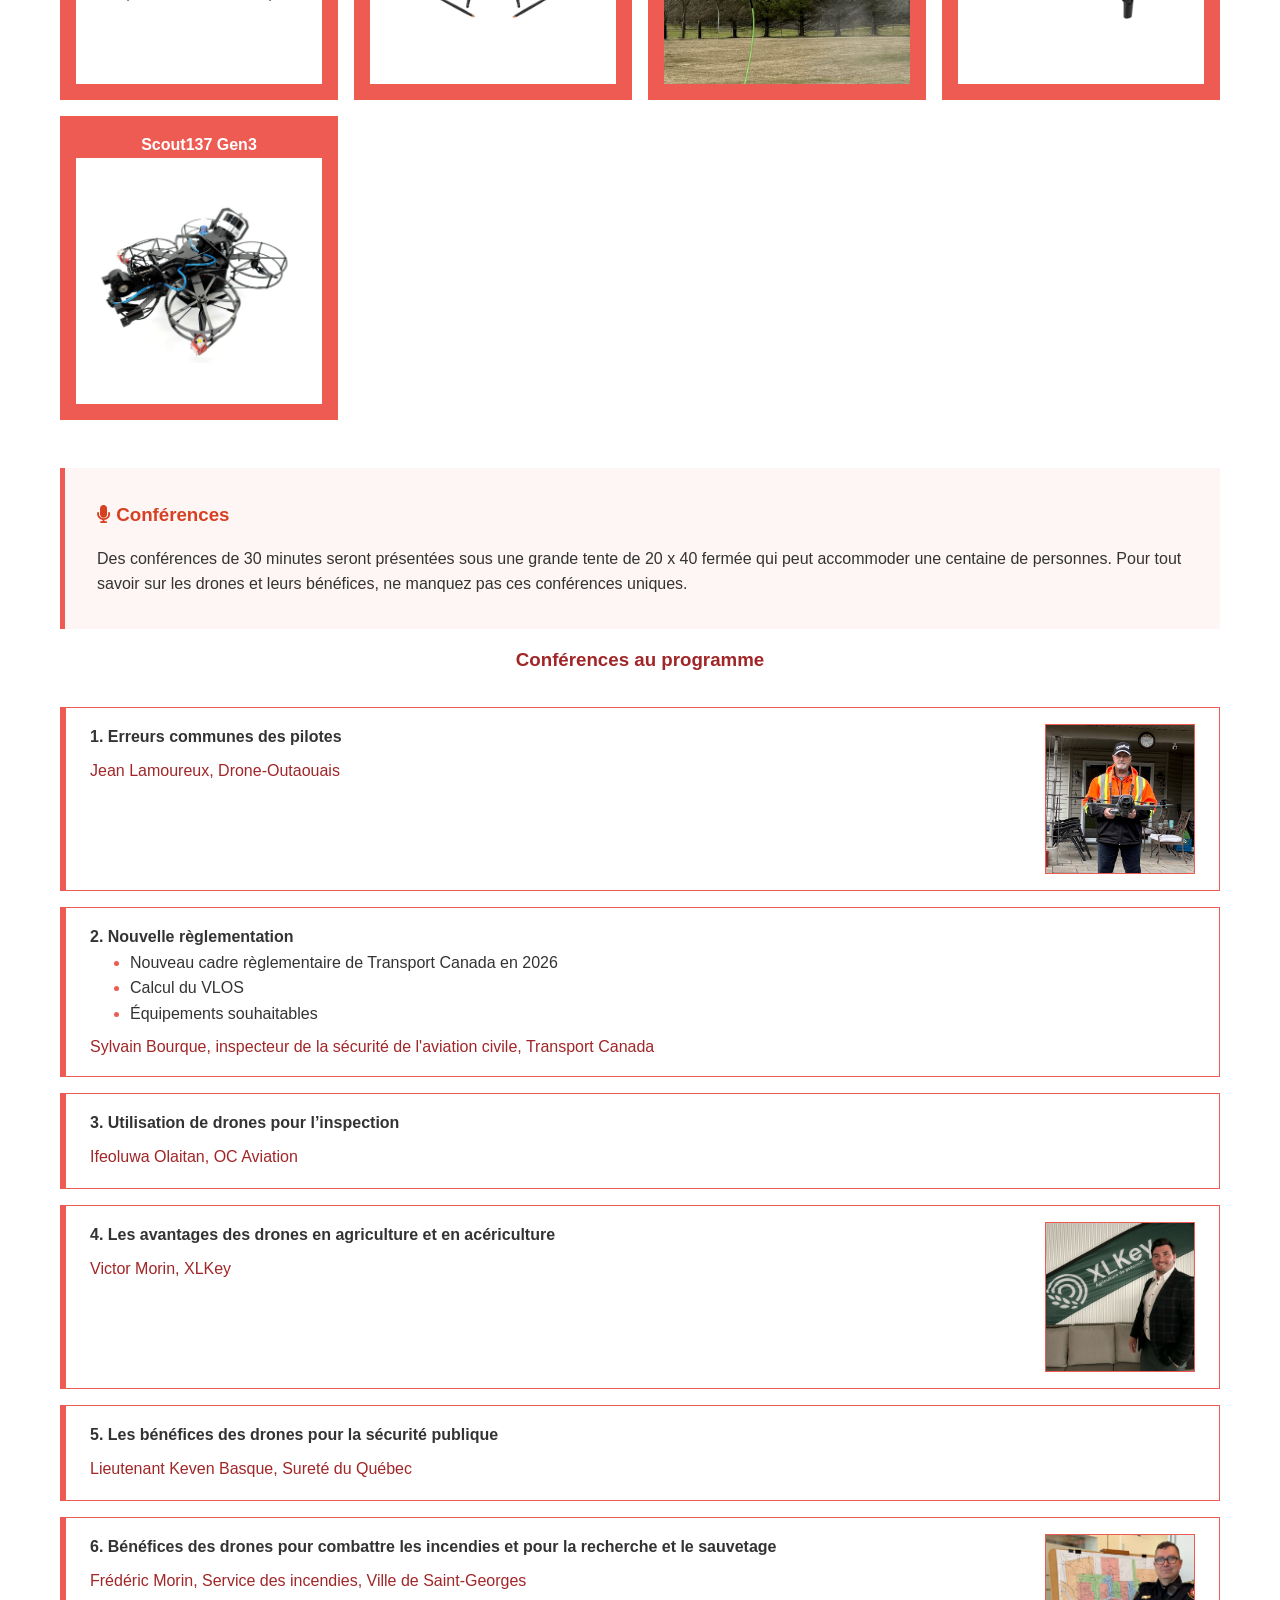
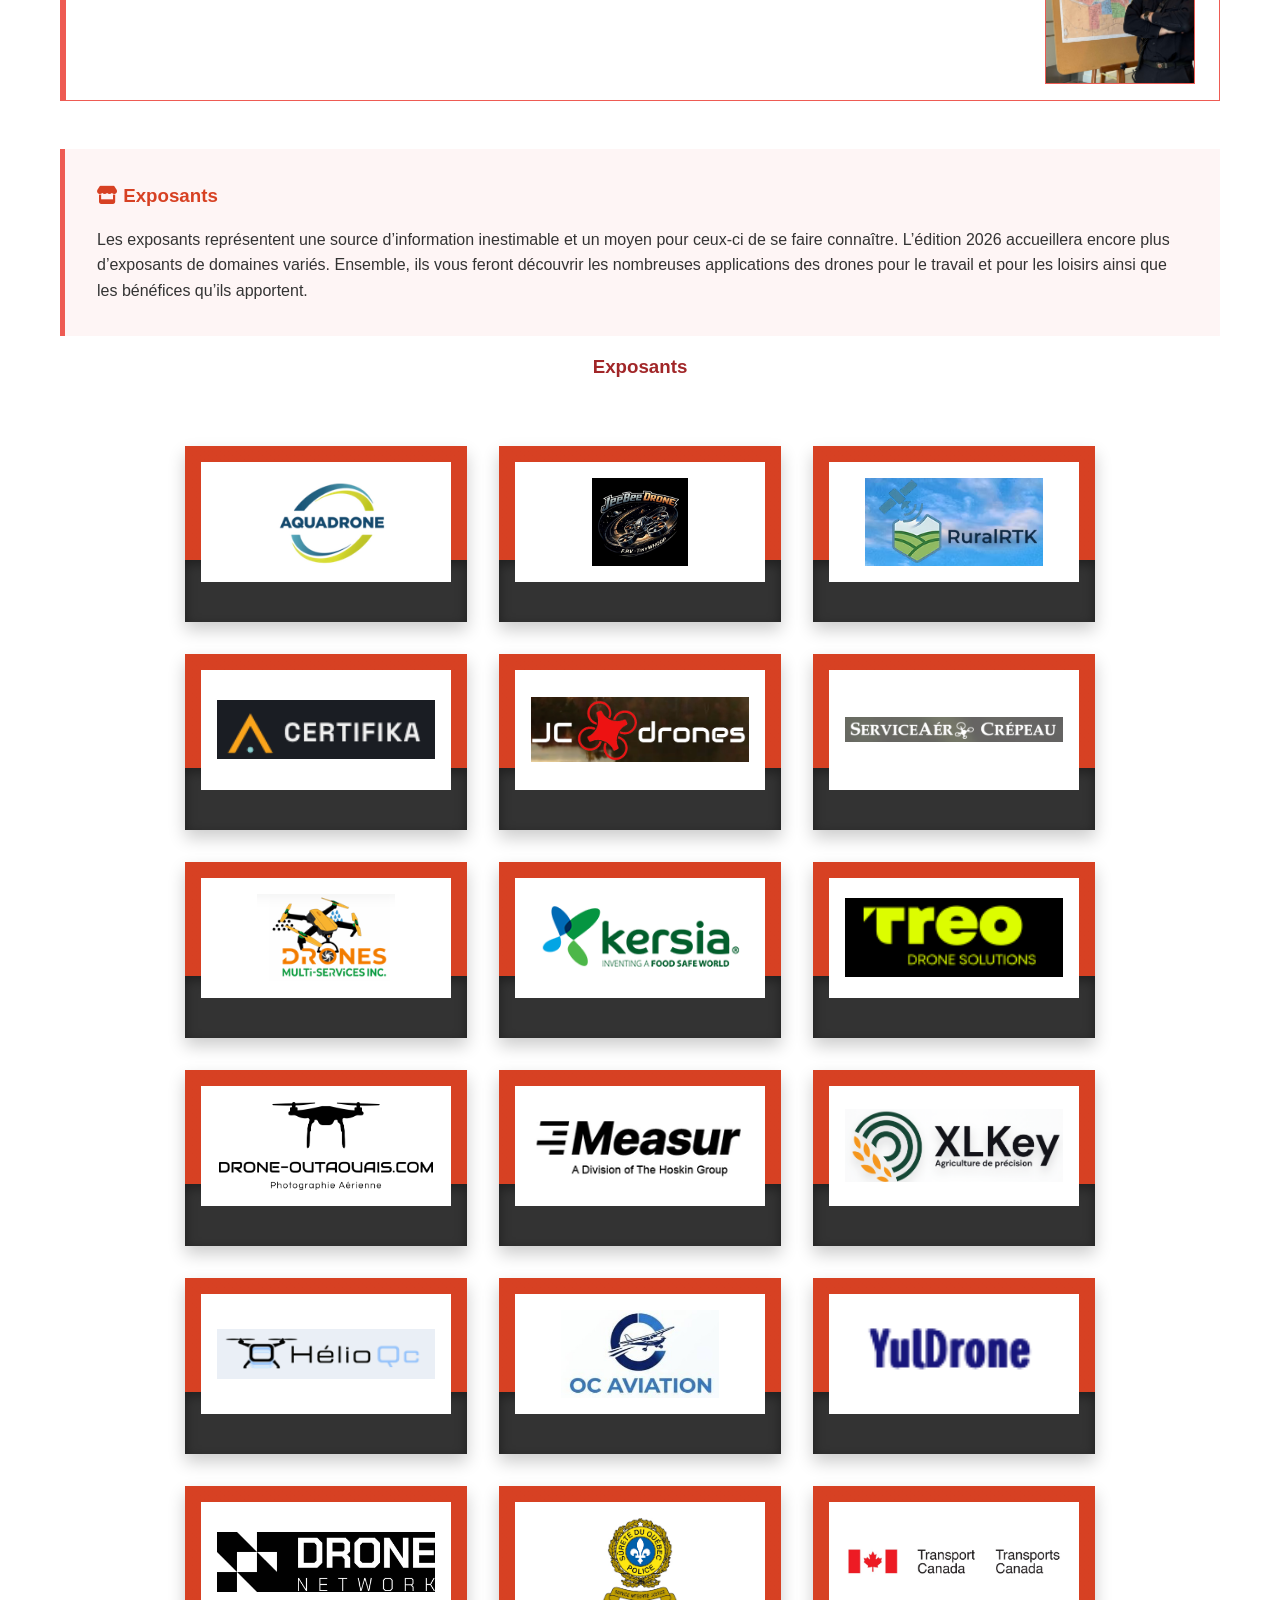
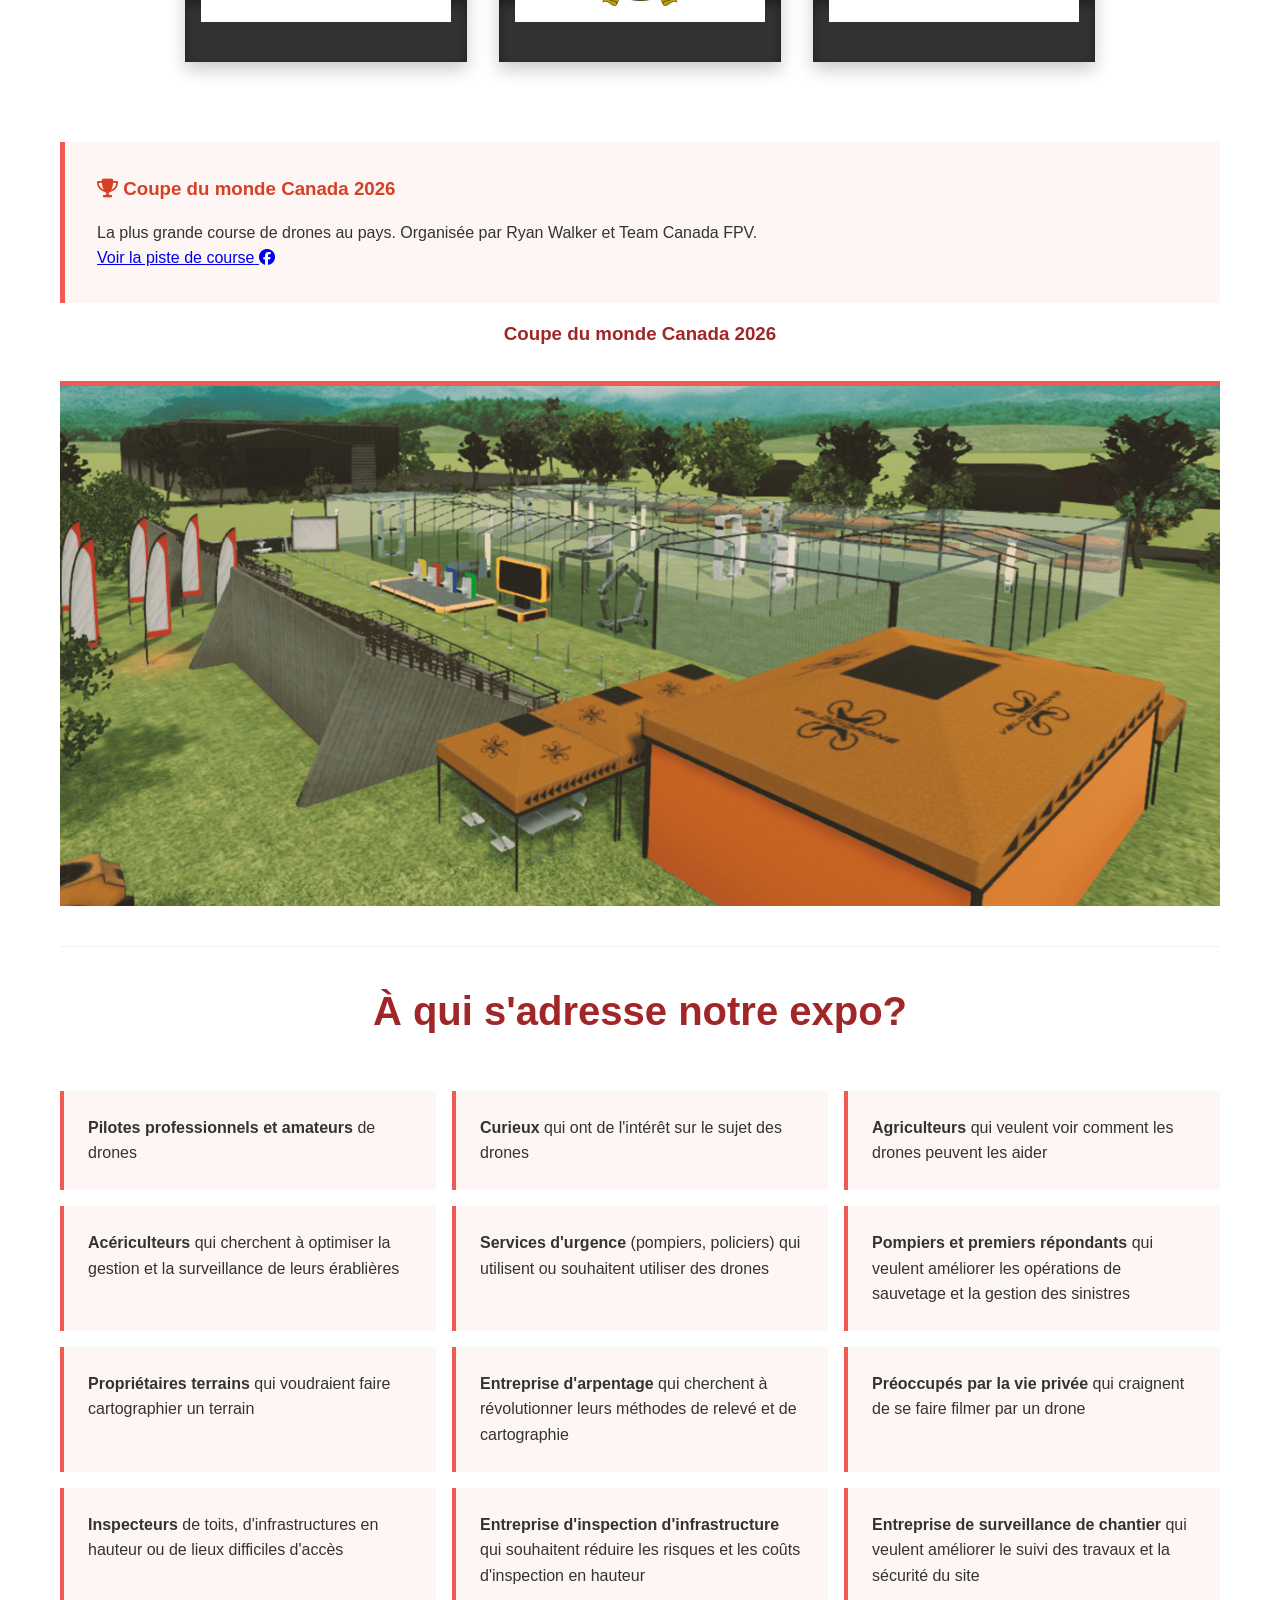
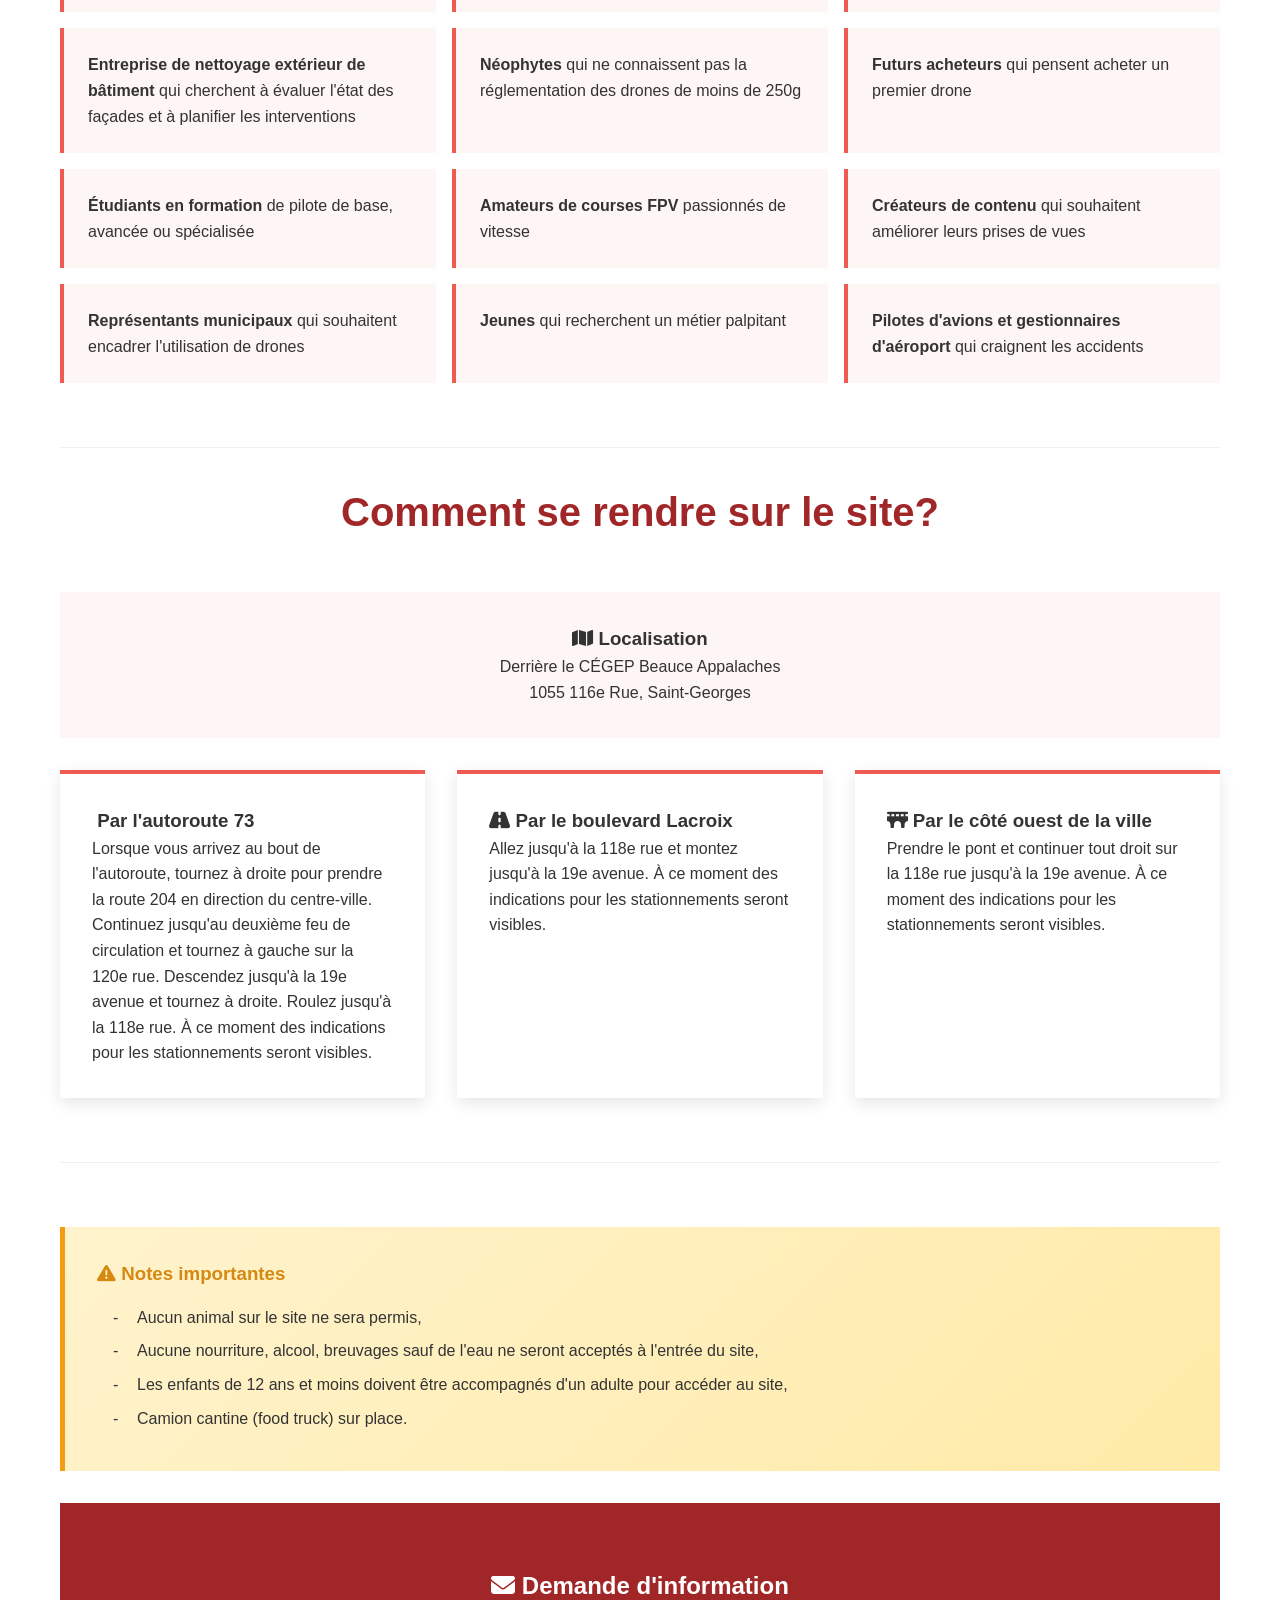
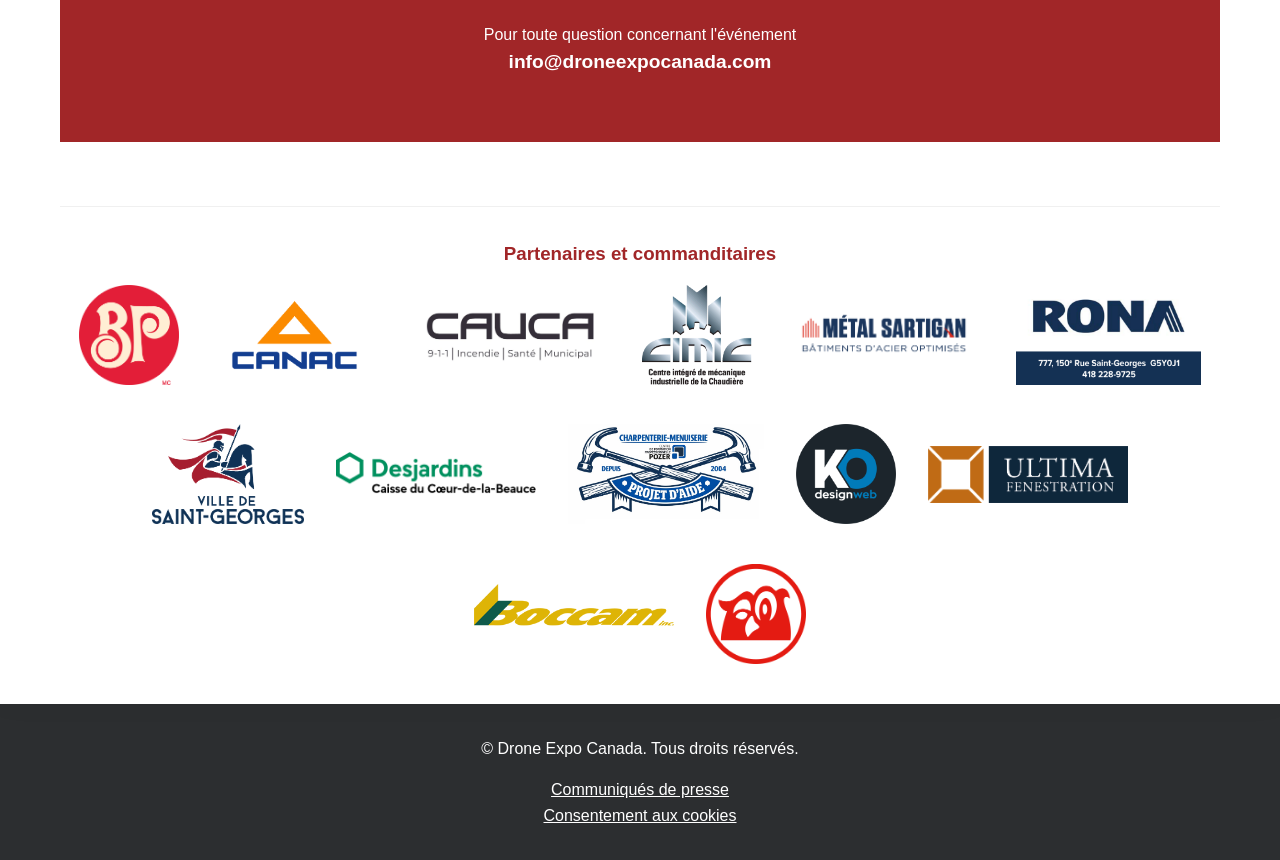
==== commit 5a08a249: "- Added new exhibitors and changed conference presentator text" ====
--- a/index.html
+++ b/index.html
@@ -196,8 +196,8 @@
                 <div>
                   <h4 lang="fr">1. Erreurs communes des pilotes</h4>
                   <h4 lang="en">1. Common Mistakes Made by Pilots (French translated in English)</h4>
-                  <p lang="fr" class="conference-presenter">Par Jean Lamoureux et la DPAC</p>
-                  <p lang="en" class="conference-presenter">By Jean Lamoureux and the DPAC</p>
+                  <p lang="fr" class="conference-presenter">Jean Lamoureux, Drone-Outaouais</p>
+                  <p lang="en" class="conference-presenter">Jean Lamoureux, Drone-Outaouais</p>
                 </div>
                 <div class="conference-presenter-picture">
                   <img src="/assets/conference/jean_lamoureux.jpg" alt="Jean Lamoureux">
@@ -218,17 +218,17 @@
                     <li>Desirable equipment</li>
                   </ul>
                   <p lang="fr"
-                     class="conference-presenter">Par Sylvain Bourque, inspecteur de la sécurité de l'aviation civile, Transport Canada</p>
+                     class="conference-presenter">Sylvain Bourque, inspecteur de la sécurité de l'aviation civile, Transport Canada</p>
                   <p lang="en"
-                     class="conference-presenter">By Sylvain Bourque, Civil Aviation Security Inspector, Transport Canada</p>
+                     class="conference-presenter">Sylvain Bourque, Civil Aviation Security Inspector, Transport Canada</p>
                 </div>
               </div>
               <div class="conference">
                 <div>
                   <h4 lang="fr">3. Utilisation de drones pour l’inspection</h4>
                   <h4 lang="en">3. Use of Drones for Inspection (French translated in English)</h4>
-                  <p lang="fr" class="conference-presenter">Par Ifeoluwa Olaitan</p>
-                  <p lang="en" class="conference-presenter">By Ifeoluwa Olaitan</p>
+                  <p lang="fr" class="conference-presenter">Ifeoluwa Olaitan, OC Aviation</p>
+                  <p lang="en" class="conference-presenter">Ifeoluwa Olaitan, OC Aviation</p>
                 </div>
               </div>
               <div class="conference">
@@ -236,8 +236,8 @@
                   <h4 lang="fr">4. Les avantages des drones en agriculture et en acériculture</h4>
                   <h4
                     lang="en">4. The Advantages of Drones in Agriculture and Maple Syrup Production (French translated in English)</h4>
-                  <p lang="fr" class="conference-presenter">Par XLKey</p>
-                  <p lang="en" class="conference-presenter">By XLKey</p>
+                  <p lang="fr" class="conference-presenter">Victor Morin, XLKey</p>
+                  <p lang="en" class="conference-presenter">Victor Morin, XLKey</p>
                 </div>
                 <div class="conference-presenter-picture">
                   <img src="/assets/conference/Victor_XLKey.jpeg" alt="Victor">
@@ -247,8 +247,8 @@
                 <div>
                   <h4 lang="fr">5. Les bénéfices des drones pour la sécurité publique</h4>
                   <h4 lang="en">5. The Benefits of Drones for Public Safety (French translated in English)</h4>
-                  <p lang="fr" class="conference-presenter">Par le lieutenant Keven Basque, Sureté du Québec</p>
-                  <p lang="en" class="conference-presenter">By Lieutenant Keven Basque, Sureté du Québec</p>
+                  <p lang="fr" class="conference-presenter">Lieutenant Keven Basque, Sureté du Québec</p>
+                  <p lang="en" class="conference-presenter">Lieutenant Keven Basque, Sureté du Québec</p>
                 </div>
               </div>
               <div class="conference">
@@ -257,40 +257,15 @@
                     lang="fr">6. Bénéfices des drones pour combattre les incendies et pour la recherche et le sauvetage</h4>
                   <h4
                     lang="en">6. Benefits of Drones for Fighting Fires and for Search and Rescue (French translated in English)</h4>
-                  <p lang="fr" class="conference-presenter">Par Frédéric Morin</p>
-                  <p lang="en" class="conference-presenter">By Frédéric Morin</p>
+                  <p lang="fr"
+                     class="conference-presenter">Frédéric Morin, Service des incendies, Ville de Saint-Georges</p>
+                  <p lang="en" class="conference-presenter">Frédéric Morin, Fire department, Saint-Georges City</p>
                 </div>
                 <div class="conference-presenter-picture">
                   <img src="/assets/conference/frederic_morin.jpg" alt="Frédéric Morin">
                 </div>
               </div>
-              <!--
-              <div class="conference">
-                <h4 lang="fr">7. Les drones terrestres et leur utilisation pour le travail</h4>
-                <h4 lang="en">7. Ground Drones and Their Use for Work (French)</h4>
-                <p lang="fr" class="conference-presenter">Par Inspecvision et Tesselate Robotics</p>
-                <p lang="en" class="conference-presenter">By Inspecvision and Tesselate Robotics</p>
-                <i class="fas fa-toolbox"></i>
-              </div>
-              -->
-              <!--
-              <div class="conference">
-                <h4 lang="fr">8. Utilisation des drones par les forces armées canadiennes</h4>
-                <h4 lang="en">8. Use of Drones by the Canadian Armed Forces (French)</h4>
-                <i class="fas fa-jet-fighter"></i>
-              </div>
-              -->
-            </div>
-
-            <!--
-            <div class="conference-animator">
-              <div class="animator-img"></div>
-              <div class="animator-name">
-                <div>Animateur de la journée</div>
-                <div>Monsieur Hugues Drouin</div>
-              </div>
-            </div>
-            -->
+            </div>
           </div>
 
           <div style="margin-top: 3rem;">
@@ -342,7 +317,7 @@
               </div>
 
               <div class="exhibitor">
-                <img src="/assets/exhibitors/Drone network.png" alt="Drone network">
+                <img src="/assets/exhibitors/Black%20on%20Transparent%20Drone%20Outaouais.png" alt="Drone Outaouais">
               </div>
 
               <div class="exhibitor">
@@ -367,6 +342,14 @@
 
               <div class="exhibitor">
                 <img src="/assets/exhibitors/dronenetwork.jfif" alt="Drone Network">
+              </div>
+
+              <div class="exhibitor">
+                <img src="/assets/exhibitors/logo-sq-couleur.jpg" alt="SQ">
+              </div>
+
+              <div class="exhibitor">
+                <img src="/assets/exhibitors/transportcanada.jfif" alt="Transport Canada">
               </div>
             </div>
           </div>
